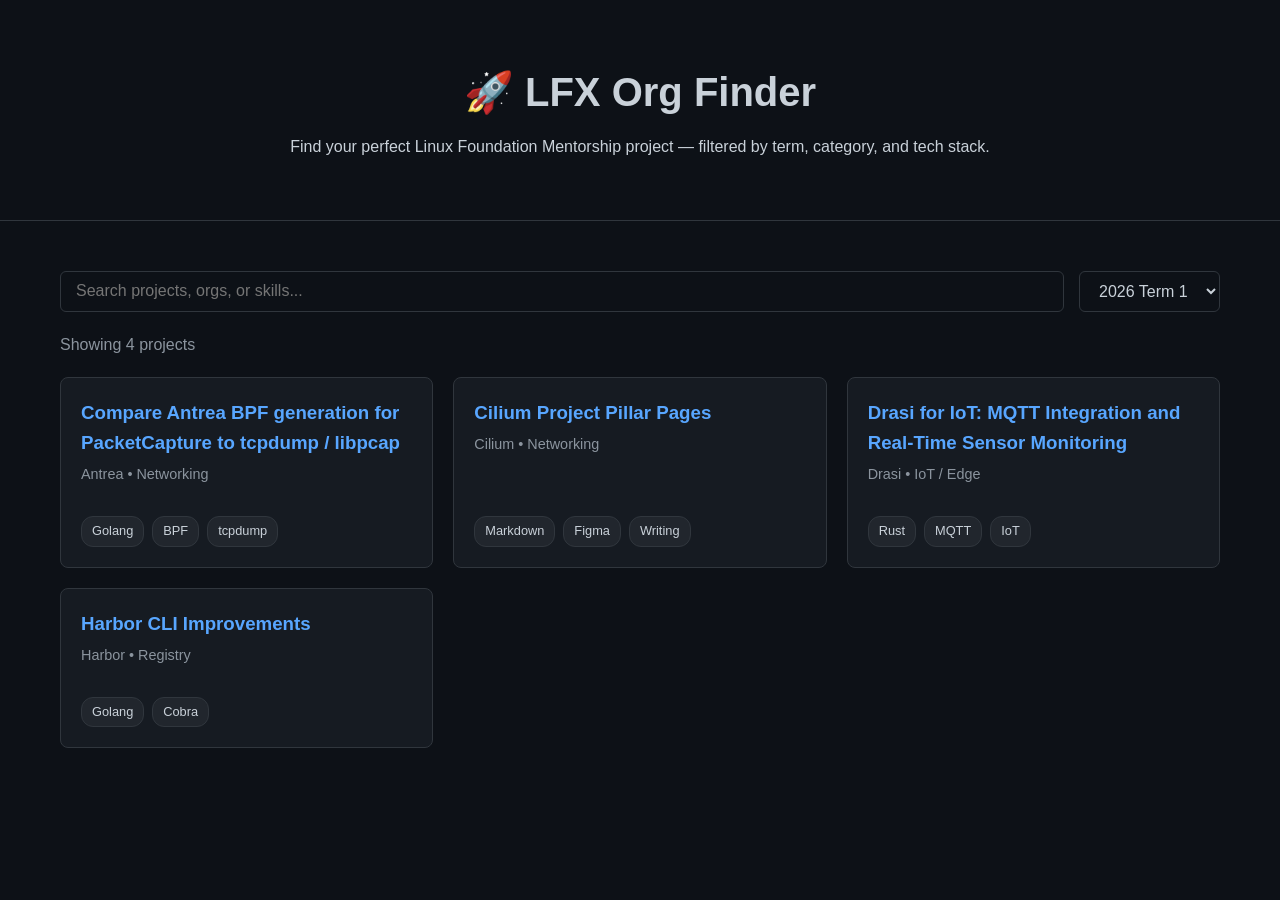
==== index.html @ 495ee368 "feat: Initial MVP for LFX Org Finder" ====
<!DOCTYPE html>
<html lang="en">
<head>
    <meta charset="UTF-8">
    <meta name="viewport" content="width=device-width, initial-scale=1.0">
    <title>LFX Mentorship Finder</title>
    <link rel="stylesheet" href="src/css/style.css">
</head>
<body>
    <header>
        <div class="container">
            <h1>🚀 LFX Org Finder</h1>
            <p>Find your perfect Linux Foundation Mentorship project — filtered by term, category, and tech stack.</p>
        </div>
    </header>

    <main class="container">
        <div class="controls">
            <input type="text" id="search-input" placeholder="Search projects, orgs, or skills...">
            <select id="term-filter">
                <option value="all">All Terms</option>
                <option value="2026-Term-1" selected>2026 Term 1</option>
                <option value="2025-Term-3">2025 Term 3</option>
            </select>
        </div>

        <div id="stats-container" class="stats">
            <!-- Dynamic stats like "Showing X projects" -->
        </div>

        <div id="projects-grid" class="grid">
            <!-- Project cards will be injected here by JS -->
        </div>
    </main>

    <div id="modal" class="modal hidden">
        <div class="modal-content">
            <span class="close-btn">&times;</span>
            <div class="modal-body" id="modal-body"></div>
        </div>
    </div>

    <script src="src/js/data.js"></script>
    <script src="src/js/app.js"></script>
</body>
</html>
---- src/css/style.css ----
:root {
    --bg-color: #0d1117;
    --card-bg: #161b22;
    --text-primary: #c9d1d9;
    --text-secondary: #8b949e;
    --border-color: #30363d;
    --accent-color: #58a6ff;
    --btn-bg: #21262d;
    --btn-hover: #30363d;
}

* {
    box-sizing: border-box;
    margin: 0;
    padding: 0;
}

body {
    font-family: -apple-system, BlinkMacSystemFont, "Segoe UI", Helvetica, Arial, sans-serif;
    background-color: var(--bg-color);
    color: var(--text-primary);
    line-height: 1.6;
}

.container {
    max-width: 1200px;
    margin: 0 auto;
    padding: 20px;
}

header {
    text-align: center;
    padding: 40px 0;
    border-bottom: 1px solid var(--border-color);
    margin-bottom: 30px;
}

header h1 {
    font-size: 2.5rem;
    margin-bottom: 10px;
}

.controls {
    display: flex;
    gap: 15px;
    margin-bottom: 20px;
    flex-wrap: wrap;
}

input[type="text"], select {
    padding: 10px 15px;
    border: 1px solid var(--border-color);
    border-radius: 6px;
    background-color: var(--bg-color);
    color: var(--text-primary);
    font-size: 1rem;
    outline: none;
}

input[type="text"] {
    flex-grow: 1;
}

input[type="text"]:focus, select:focus {
    border-color: var(--accent-color);
}

.stats {
    margin-bottom: 20px;
    color: var(--text-secondary);
}

.grid {
    display: grid;
    grid-template-columns: repeat(auto-fill, minmax(320px, 1fr));
    gap: 20px;
}

.card {
    background-color: var(--card-bg);
    border: 1px solid var(--border-color);
    border-radius: 8px;
    padding: 20px;
    display: flex;
    flex-direction: column;
    transition: border-color 0.2s;
    cursor: pointer;
}

.card:hover {
    border-color: var(--accent-color);
}

.card h3 {
    margin-bottom: 5px;
    color: var(--accent-color);
}

.card .org-name {
    font-size: 0.9rem;
    color: var(--text-secondary);
    margin-bottom: 15px;
}

.tags {
    display: flex;
    flex-wrap: wrap;
    gap: 8px;
    margin-top: auto;
    padding-top: 15px;
}

.tag {
    background-color: var(--btn-bg);
    border: 1px solid var(--border-color);
    padding: 4px 10px;
    border-radius: 12px;
    font-size: 0.8rem;
}

/* Modal styles */
.modal {
    position: fixed;
    top: 0;
    left: 0;
    width: 100%;
    height: 100%;
    background: rgba(0, 0, 0, 0.7);
    display: flex;
    justify-content: center;
    align-items: center;
    z-index: 1000;
}

.modal.hidden {
    display: none;
}

.modal-content {
    background: var(--card-bg);
    border: 1px solid var(--border-color);
    border-radius: 8px;
    width: 90%;
    max-width: 600px;
    max-height: 90vh;
    overflow-y: auto;
    padding: 25px;
    position: relative;
}

.close-btn {
    position: absolute;
    top: 15px;
    right: 20px;
    font-size: 1.5rem;
    cursor: pointer;
    color: var(--text-secondary);
}

.close-btn:hover {
    color: var(--text-primary);
}

.modal-body h2 {
    color: var(--accent-color);
    margin-bottom: 10px;
}

.modal-body .meta {
    color: var(--text-secondary);
    margin-bottom: 20px;
    font-size: 0.9rem;
}

.modal-body a {
    color: var(--accent-color);
    text-decoration: none;
}

.modal-body a:hover {
    text-decoration: underline;
}

.modal-body .actions {
    margin-top: 25px;
    display: flex;
    gap: 15px;
}

.btn {
    display: inline-block;
    padding: 10px 20px;
    background-color: var(--btn-bg);
    border: 1px solid var(--border-color);
    color: var(--text-primary);
    text-decoration: none;
    border-radius: 6px;
    cursor: pointer;
}

.btn.primary {
    background-color: var(--accent-color);
    color: #fff;
    border: none;
}

.btn:hover {
    background-color: var(--btn-hover);
}

.github-stats {
    display: flex;
    gap: 15px;
    margin-top: 15px;
    font-size: 0.85rem;
    color: var(--text-secondary);
}
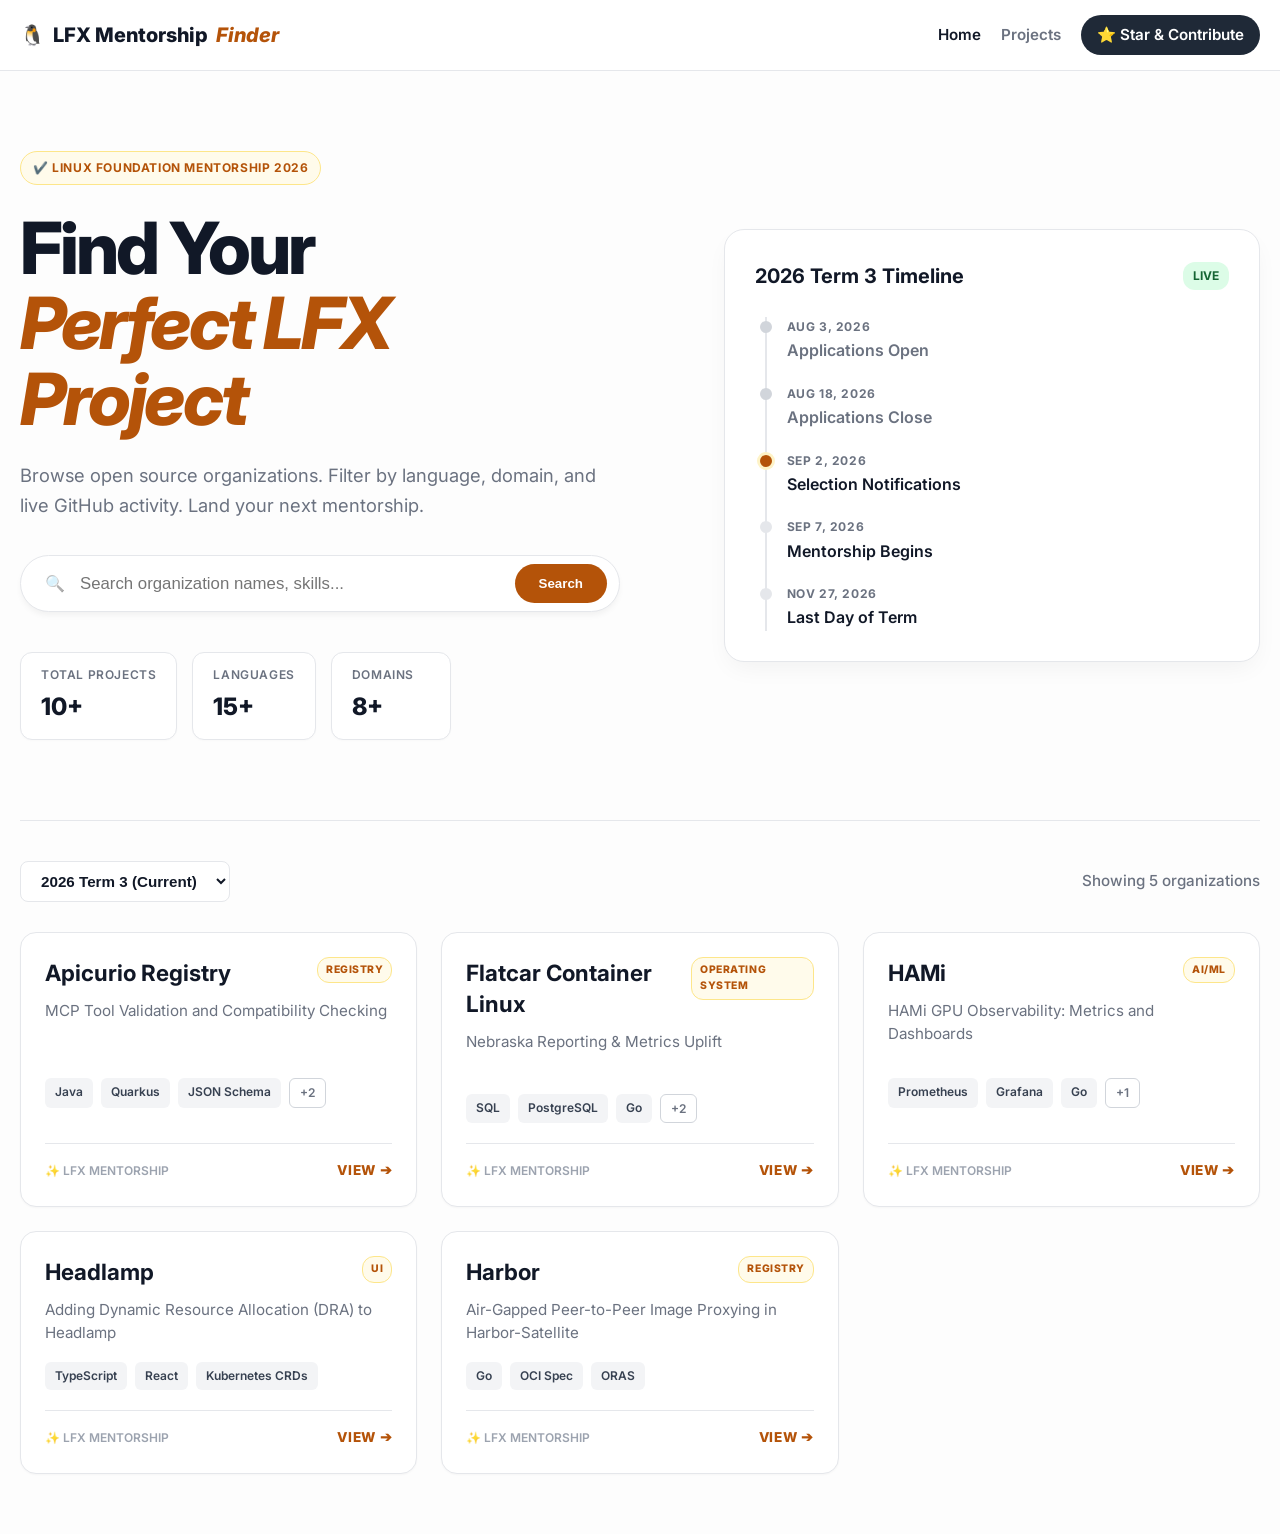
==== commit 28b87992: "initial page is ready" ====
--- a/index.html
+++ b/index.html
@@ -5,33 +5,101 @@
     <meta name="viewport" content="width=device-width, initial-scale=1.0">
     <title>LFX Mentorship Finder</title>
     <link rel="stylesheet" href="src/css/style.css">
+    <link href="https://fonts.googleapis.com/css2?family=Inter:ital,wght@0,400;0,500;0,600;0,700;0,800;1,800&display=swap" rel="stylesheet">
 </head>
 <body>
-    <header>
-        <div class="container">
-            <h1>🚀 LFX Org Finder</h1>
-            <p>Find your perfect Linux Foundation Mentorship project — filtered by term, category, and tech stack.</p>
+    <nav class="navbar">
+        <div class="nav-container">
+            <div class="nav-logo">
+                <span class="logo-icon">🐧</span> 
+                <strong>LFX Mentorship</strong> <em>Finder</em>
+            </div>
+            <div class="nav-links">
+                <a href="#" class="active">Home</a>
+                <a href="#projects-section">Projects</a>
+                <a href="https://github.com/Pranav-IIITM/LFX-org-finder" target="_blank" class="nav-btn">⭐ Star & Contribute</a>
+            </div>
         </div>
-    </header>
+    </nav>
 
-    <main class="container">
-        <div class="controls">
-            <input type="text" id="search-input" placeholder="Search projects, orgs, or skills...">
-            <select id="term-filter">
-                <option value="all">All Terms</option>
-                <option value="2026-Term-1" selected>2026 Term 1</option>
-                <option value="2025-Term-3">2025 Term 3</option>
-            </select>
-        </div>
+    <div class="container">
+        <header class="hero">
+            <div class="hero-content">
+                <div class="badge">✔️ LINUX FOUNDATION MENTORSHIP 2026</div>
+                <h1>Find Your <br><span class="highlight">Perfect LFX Project</span></h1>
+                <p>Browse open source organizations. Filter by language, domain, and live GitHub activity. Land your next mentorship.</p>
+                
+                <div class="search-box">
+                    <span class="search-icon">🔍</span>
+                    <input type="text" id="search-input" placeholder="Search organization names, skills...">
+                    <button class="search-btn">Search</button>
+                </div>
 
-        <div id="stats-container" class="stats">
-            <!-- Dynamic stats like "Showing X projects" -->
-        </div>
+                <div class="hero-stats">
+                    <div class="stat-box">
+                        <span class="stat-title">Total Projects</span>
+                        <span class="stat-value" id="total-projects-count">10+</span>
+                    </div>
+                    <div class="stat-box">
+                        <span class="stat-title">Languages</span>
+                        <span class="stat-value">15+</span>
+                    </div>
+                    <div class="stat-box">
+                        <span class="stat-title">Domains</span>
+                        <span class="stat-value">8+</span>
+                    </div>
+                </div>
+            </div>
 
-        <div id="projects-grid" class="grid">
-            <!-- Project cards will be injected here by JS -->
-        </div>
-    </main>
+            <div class="hero-visual">
+                <div class="timeline-card">
+                    <div class="timeline-header">
+                        <h3>2026 Term 3 Timeline</h3>
+                        <span class="status-badge">LIVE</span>
+                    </div>
+                    <div class="timeline-track">
+                        <div class="timeline-item past">
+                            <div class="date">AUG 3, 2026</div>
+                            <div class="event">Applications Open</div>
+                        </div>
+                        <div class="timeline-item past">
+                            <div class="date">AUG 18, 2026</div>
+                            <div class="event">Applications Close</div>
+                        </div>
+                        <div class="timeline-item active">
+                            <div class="date">SEP 2, 2026</div>
+                            <div class="event">Selection Notifications</div>
+                        </div>
+                        <div class="timeline-item future">
+                            <div class="date">SEP 7, 2026</div>
+                            <div class="event">Mentorship Begins</div>
+                        </div>
+                        <div class="timeline-item future">
+                            <div class="date">NOV 27, 2026</div>
+                            <div class="event">Last Day of Term</div>
+                        </div>
+                    </div>
+                </div>
+            </div>
+        </header>
+
+        <main id="projects-section">
+            <div class="controls">
+                <select id="term-filter">
+                    <option value="all">All Terms</option>
+                    <option value="2026-Term-3" selected>2026 Term 3 (Current)</option>
+                    <option value="2026-Term-1">2026 Term 1 (Past)</option>
+                </select>
+                <div id="stats-container" class="stats">
+                    <!-- Dynamic stats like "Showing X projects" -->
+                </div>
+            </div>
+
+            <div id="projects-grid" class="grid">
+                <!-- Project cards will be injected here by JS -->
+            </div>
+        </main>
+    </div>
 
     <div id="modal" class="modal hidden">
         <div class="modal-content">
--- a/src/css/style.css
+++ b/src/css/style.css
@@ -1,12 +1,15 @@
 :root {
-    --bg-color: #0d1117;
-    --card-bg: #161b22;
-    --text-primary: #c9d1d9;
-    --text-secondary: #8b949e;
-    --border-color: #30363d;
-    --accent-color: #58a6ff;
-    --btn-bg: #21262d;
-    --btn-hover: #30363d;
+    --bg-color: #fdfdfd;
+    --card-bg: #ffffff;
+    --text-primary: #111827; 
+    --text-secondary: #6b7280; 
+    --border-color: #e5e7eb;
+    --accent-color: #d97706; /* warm orange */
+    --accent-dark: #b45309;
+    --btn-bg: #1f2937;
+    --btn-hover: #111827;
+    --tag-bg: #f3f4f6;
+    --tag-text: #374151;
 }
 
 * {
@@ -16,90 +19,363 @@
 }
 
 body {
-    font-family: -apple-system, BlinkMacSystemFont, "Segoe UI", Helvetica, Arial, sans-serif;
+    font-family: 'Inter', -apple-system, BlinkMacSystemFont, "Segoe UI", Roboto, Helvetica, Arial, sans-serif;
     background-color: var(--bg-color);
     color: var(--text-primary);
     line-height: 1.6;
+    -webkit-font-smoothing: antialiased;
 }
 
 .container {
-    max-width: 1200px;
+    max-width: 1280px;
     margin: 0 auto;
-    padding: 20px;
-}
-
-header {
-    text-align: center;
-    padding: 40px 0;
+    padding: 0 20px;
+}
+
+/* Navbar */
+.navbar {
+    background: var(--card-bg);
     border-bottom: 1px solid var(--border-color);
+    position: sticky;
+    top: 0;
+    z-index: 100;
+}
+
+.nav-container {
+    max-width: 1280px;
+    margin: 0 auto;
+    padding: 15px 20px;
+    display: flex;
+    justify-content: space-between;
+    align-items: center;
+}
+
+.nav-logo {
+    font-size: 1.25rem;
+    display: flex;
+    align-items: center;
+    gap: 8px;
+}
+
+.nav-logo strong {
+    font-weight: 800;
+}
+
+.nav-logo em {
+    font-style: italic;
+    color: var(--accent-dark);
+    font-weight: 800;
+}
+
+.nav-links {
+    display: flex;
+    gap: 20px;
+    align-items: center;
+}
+
+.nav-links a {
+    text-decoration: none;
+    color: var(--text-secondary);
+    font-weight: 600;
+    font-size: 0.95rem;
+    transition: color 0.2s;
+}
+
+.nav-links a:hover, .nav-links a.active {
+    color: var(--text-primary);
+}
+
+.nav-links .nav-btn {
+    background: var(--btn-bg);
+    color: #fff;
+    padding: 8px 16px;
+    border-radius: 20px;
+    font-weight: 600;
+}
+.nav-links .nav-btn:hover {
+    background: var(--btn-hover);
+    color: #fff;
+}
+
+/* Hero Section */
+.hero {
+    display: grid;
+    grid-template-columns: 1.2fr 1fr;
+    gap: 60px;
+    padding: 80px 0;
+    align-items: center;
+}
+
+@media (max-width: 900px) {
+    .hero {
+        grid-template-columns: 1fr;
+        padding: 40px 0;
+    }
+}
+
+.hero-content {
+    max-width: 600px;
+}
+
+.badge {
+    display: inline-block;
+    background: #fffbeb;
+    color: #b45309;
+    border: 1px solid #fde68a;
+    padding: 6px 12px;
+    border-radius: 20px;
+    font-size: 0.75rem;
+    font-weight: 700;
+    letter-spacing: 0.05em;
+    margin-bottom: 25px;
+}
+
+.hero-content h1 {
+    font-size: 4.5rem;
+    font-weight: 800;
+    line-height: 1.05;
+    letter-spacing: -0.04em;
+    margin-bottom: 25px;
+}
+
+.hero-content h1 .highlight {
+    color: var(--accent-dark);
+    font-style: italic;
+}
+
+.hero-content p {
+    font-size: 1.15rem;
+    color: var(--text-secondary);
+    margin-bottom: 35px;
+}
+
+/* Search Box */
+.search-box {
+    display: flex;
+    align-items: center;
+    background: var(--card-bg);
+    border: 1px solid var(--border-color);
+    border-radius: 50px;
+    padding: 8px 12px 8px 24px;
+    box-shadow: 0 4px 6px -1px rgba(0,0,0,0.05);
+    margin-bottom: 40px;
+    transition: box-shadow 0.2s, border-color 0.2s;
+}
+
+.search-box:focus-within {
+    border-color: var(--accent-color);
+    box-shadow: 0 0 0 3px rgba(217, 119, 6, 0.15);
+}
+
+.search-icon {
+    opacity: 0.5;
+}
+
+.search-box input {
+    border: none;
+    background: transparent;
+    flex-grow: 1;
+    font-size: 1.05rem;
+    outline: none;
+    color: var(--text-primary);
+    padding: 8px 15px;
+}
+
+.search-btn {
+    background: var(--accent-dark);
+    color: #fff;
+    border: none;
+    padding: 12px 24px;
+    border-radius: 30px;
+    font-weight: 600;
+    cursor: pointer;
+    transition: background 0.2s;
+}
+
+.search-btn:hover {
+    background: #92400e;
+}
+
+/* Hero Stats */
+.hero-stats {
+    display: flex;
+    gap: 15px;
+}
+
+.stat-box {
+    background: var(--card-bg);
+    border: 1px solid var(--border-color);
+    padding: 12px 20px;
+    border-radius: 12px;
+    display: flex;
+    flex-direction: column;
+    box-shadow: 0 1px 2px rgba(0,0,0,0.02);
+    min-width: 120px;
+}
+
+.stat-title {
+    font-size: 0.75rem;
+    color: var(--text-secondary);
+    text-transform: uppercase;
+    letter-spacing: 0.05em;
+    font-weight: 600;
+    margin-bottom: 4px;
+}
+
+.stat-value {
+    font-size: 1.5rem;
+    font-weight: 800;
+    color: var(--text-primary);
+}
+
+/* Timeline Card */
+.timeline-card {
+    background: var(--card-bg);
+    border: 1px solid var(--border-color);
+    border-radius: 20px;
+    padding: 30px;
+    box-shadow: 0 10px 25px -5px rgba(0,0,0,0.05);
+}
+
+.timeline-header {
+    display: flex;
+    justify-content: space-between;
+    align-items: center;
+    margin-bottom: 25px;
+}
+
+.timeline-header h3 {
+    font-size: 1.25rem;
+    font-weight: 700;
+}
+
+.status-badge {
+    background: #dcfce7;
+    color: #166534;
+    padding: 4px 10px;
+    border-radius: 12px;
+    font-size: 0.75rem;
+    font-weight: 700;
+}
+
+.timeline-track {
+    border-left: 2px solid var(--border-color);
+    padding-left: 20px;
+    margin-left: 10px;
+    display: flex;
+    flex-direction: column;
+    gap: 20px;
+}
+
+.timeline-item {
+    position: relative;
+}
+
+.timeline-item::before {
+    content: '';
+    position: absolute;
+    left: -27px;
+    top: 4px;
+    width: 12px;
+    height: 12px;
+    border-radius: 50%;
+    background: var(--border-color);
+}
+
+.timeline-item.past::before {
+    background: #d1d5db;
+}
+
+.timeline-item.active::before {
+    background: var(--accent-dark);
+    box-shadow: 0 0 0 3px #fef3c7;
+}
+
+.timeline-item .date {
+    font-size: 0.75rem;
+    font-weight: 700;
+    color: var(--text-secondary);
+    letter-spacing: 0.05em;
+    margin-bottom: 2px;
+}
+
+.timeline-item .event {
+    font-weight: 600;
+    color: var(--text-primary);
+}
+.timeline-item.past .event {
+    color: var(--text-secondary);
+}
+
+/* Controls Below Hero */
+.controls {
+    display: flex;
+    justify-content: space-between;
+    align-items: center;
+    border-top: 1px solid var(--border-color);
+    padding-top: 40px;
     margin-bottom: 30px;
 }
 
-header h1 {
-    font-size: 2.5rem;
-    margin-bottom: 10px;
-}
-
-.controls {
-    display: flex;
-    gap: 15px;
-    margin-bottom: 20px;
-    flex-wrap: wrap;
-}
-
-input[type="text"], select {
-    padding: 10px 15px;
-    border: 1px solid var(--border-color);
-    border-radius: 6px;
-    background-color: var(--bg-color);
-    color: var(--text-primary);
-    font-size: 1rem;
+select {
+    padding: 10px 16px;
+    border: 1px solid var(--border-color);
+    border-radius: 8px;
+    background-color: var(--card-bg);
+    color: var(--text-primary);
+    font-size: 0.95rem;
+    font-weight: 600;
     outline: none;
-}
-
-input[type="text"] {
-    flex-grow: 1;
-}
-
-input[type="text"]:focus, select:focus {
-    border-color: var(--accent-color);
+    cursor: pointer;
 }
 
 .stats {
-    margin-bottom: 20px;
-    color: var(--text-secondary);
-}
-
+    color: var(--text-secondary);
+    font-weight: 500;
+    font-size: 0.95rem;
+}
+
+/* Grid & Cards (Re-used and refined) */
 .grid {
     display: grid;
     grid-template-columns: repeat(auto-fill, minmax(320px, 1fr));
-    gap: 20px;
+    gap: 24px;
+    padding-bottom: 60px;
 }
 
 .card {
     background-color: var(--card-bg);
     border: 1px solid var(--border-color);
-    border-radius: 8px;
-    padding: 20px;
+    border-radius: 16px;
+    padding: 24px;
     display: flex;
     flex-direction: column;
-    transition: border-color 0.2s;
+    transition: transform 0.2s, box-shadow 0.2s;
     cursor: pointer;
+    box-shadow: 0 1px 2px rgba(0,0,0,0.03);
 }
 
 .card:hover {
-    border-color: var(--accent-color);
+    transform: translateY(-4px);
+    box-shadow: 0 12px 20px -8px rgba(0, 0, 0, 0.1);
+    border-color: #d1d5db;
 }
 
 .card h3 {
-    margin-bottom: 5px;
-    color: var(--accent-color);
+    margin-bottom: 6px;
+    color: var(--text-primary);
+    font-size: 1.15rem;
+    font-weight: 700;
+    line-height: 1.4;
 }
 
 .card .org-name {
-    font-size: 0.9rem;
-    color: var(--text-secondary);
+    font-size: 0.85rem;
+    font-weight: 700;
+    color: var(--accent-dark);
     margin-bottom: 15px;
+    text-transform: uppercase;
+    letter-spacing: 0.05em;
 }
 
 .tags {
@@ -107,111 +383,134 @@
     flex-wrap: wrap;
     gap: 8px;
     margin-top: auto;
-    padding-top: 15px;
+    padding-top: 20px;
 }
 
 .tag {
-    background-color: var(--btn-bg);
-    border: 1px solid var(--border-color);
+    background-color: var(--tag-bg);
+    color: var(--tag-text);
     padding: 4px 10px;
-    border-radius: 12px;
-    font-size: 0.8rem;
-}
-
-/* Modal styles */
+    border-radius: 6px;
+    font-size: 0.75rem;
+    font-weight: 600;
+}
+
+/* Modal styles - keeping similar but matching the new font */
 .modal {
     position: fixed;
     top: 0;
     left: 0;
     width: 100%;
     height: 100%;
-    background: rgba(0, 0, 0, 0.7);
+    background: rgba(17, 24, 39, 0.4); 
+    backdrop-filter: blur(4px);
     display: flex;
     justify-content: center;
     align-items: center;
     z-index: 1000;
+    opacity: 1;
+    transition: opacity 0.2s;
 }
 
 .modal.hidden {
-    display: none;
+    opacity: 0;
+    pointer-events: none;
 }
 
 .modal-content {
     background: var(--card-bg);
     border: 1px solid var(--border-color);
-    border-radius: 8px;
+    border-radius: 16px;
     width: 90%;
-    max-width: 600px;
+    max-width: 650px;
     max-height: 90vh;
     overflow-y: auto;
-    padding: 25px;
+    padding: 32px;
     position: relative;
+    box-shadow: 0 25px 50px -12px rgba(0, 0, 0, 0.25);
 }
 
 .close-btn {
     position: absolute;
-    top: 15px;
-    right: 20px;
+    top: 20px;
+    right: 24px;
+    font-size: 2rem;
+    line-height: 1;
+    cursor: pointer;
+    color: #9ca3af;
+}
+
+.close-btn:hover {
+    color: var(--text-primary);
+}
+
+.modal-body h2 {
+    color: var(--text-primary);
+    margin-bottom: 8px;
     font-size: 1.5rem;
+    padding-right: 30px;
+    line-height: 1.3;
+}
+
+.modal-body .meta {
+    color: var(--text-secondary);
+    margin-bottom: 24px;
+    font-size: 0.95rem;
+}
+
+.modal-body .meta strong {
+    color: var(--text-primary);
+}
+
+.modal-body p {
+    font-size: 1rem;
+    line-height: 1.7;
+    color: var(--text-primary);
+    background: #f9fafb;
+    padding: 16px;
+    border-radius: 8px;
+    border: 1px solid var(--border-color);
+}
+
+.modal-body .actions {
+    margin-top: 32px;
+    display: flex;
+    gap: 12px;
+    flex-wrap: wrap;
+}
+
+.btn {
+    display: inline-flex;
+    padding: 10px 20px;
+    background-color: var(--tag-bg);
+    border: none;
+    color: var(--tag-text);
+    text-decoration: none;
+    border-radius: 8px;
+    font-weight: 600;
+    font-size: 0.95rem;
     cursor: pointer;
-    color: var(--text-secondary);
-}
-
-.close-btn:hover {
-    color: var(--text-primary);
-}
-
-.modal-body h2 {
-    color: var(--accent-color);
-    margin-bottom: 10px;
-}
-
-.modal-body .meta {
-    color: var(--text-secondary);
-    margin-bottom: 20px;
-    font-size: 0.9rem;
-}
-
-.modal-body a {
-    color: var(--accent-color);
-    text-decoration: none;
-}
-
-.modal-body a:hover {
-    text-decoration: underline;
-}
-
-.modal-body .actions {
-    margin-top: 25px;
-    display: flex;
-    gap: 15px;
-}
-
-.btn {
-    display: inline-block;
-    padding: 10px 20px;
-    background-color: var(--btn-bg);
-    border: 1px solid var(--border-color);
-    color: var(--text-primary);
-    text-decoration: none;
-    border-radius: 6px;
-    cursor: pointer;
+    transition: background 0.15s;
 }
 
 .btn.primary {
-    background-color: var(--accent-color);
-    color: #fff;
-    border: none;
-}
-
-.btn:hover {
-    background-color: var(--btn-hover);
+    background-color: var(--accent-dark);
+    color: #ffffff;
+}
+
+.btn.primary:hover {
+    background-color: #92400e;
+}
+
+.btn:hover:not(.primary) {
+    background-color: #e5e7eb;
 }
 
 .github-stats {
     display: flex;
-    gap: 15px;
-    margin-top: 15px;
-    font-size: 0.85rem;
-    color: var(--text-secondary);
-}
+    gap: 20px;
+    margin-top: 24px;
+    font-size: 0.95rem;
+    color: var(--text-secondary);
+    font-weight: 600;
+}
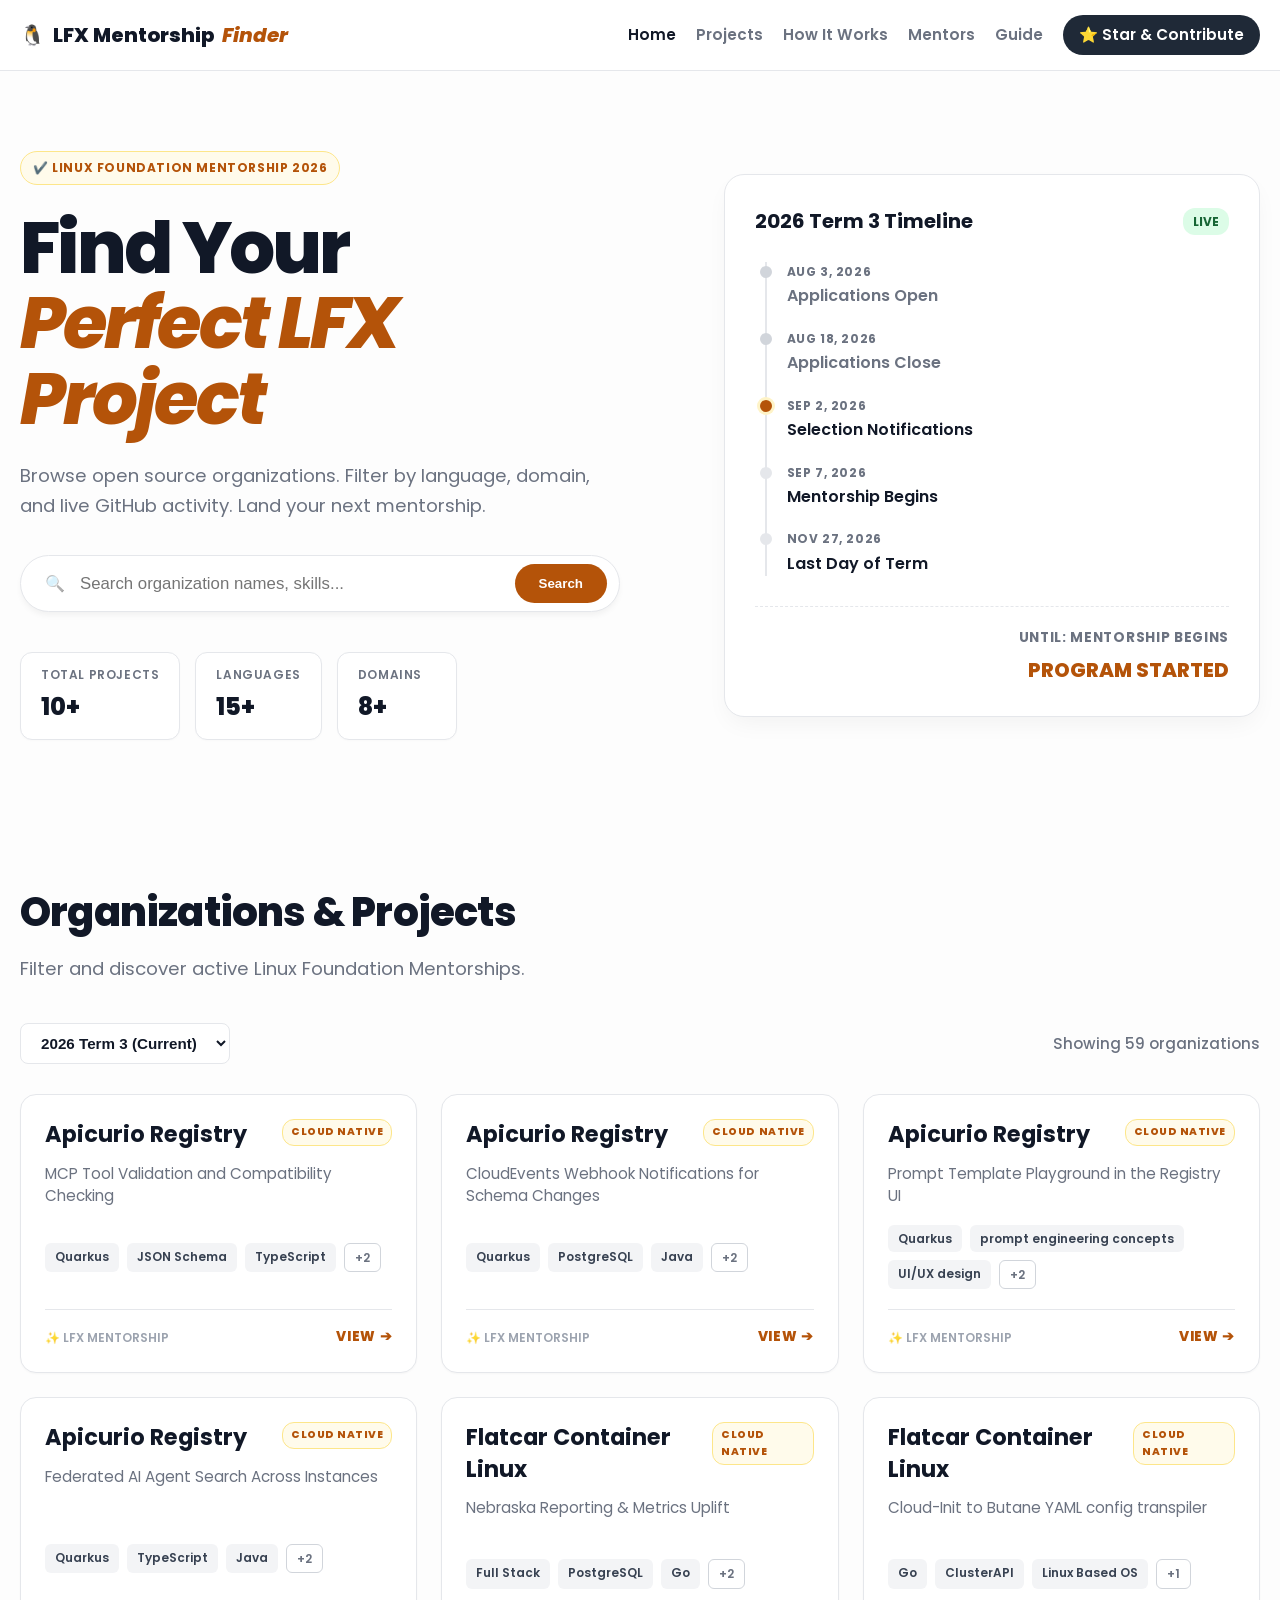
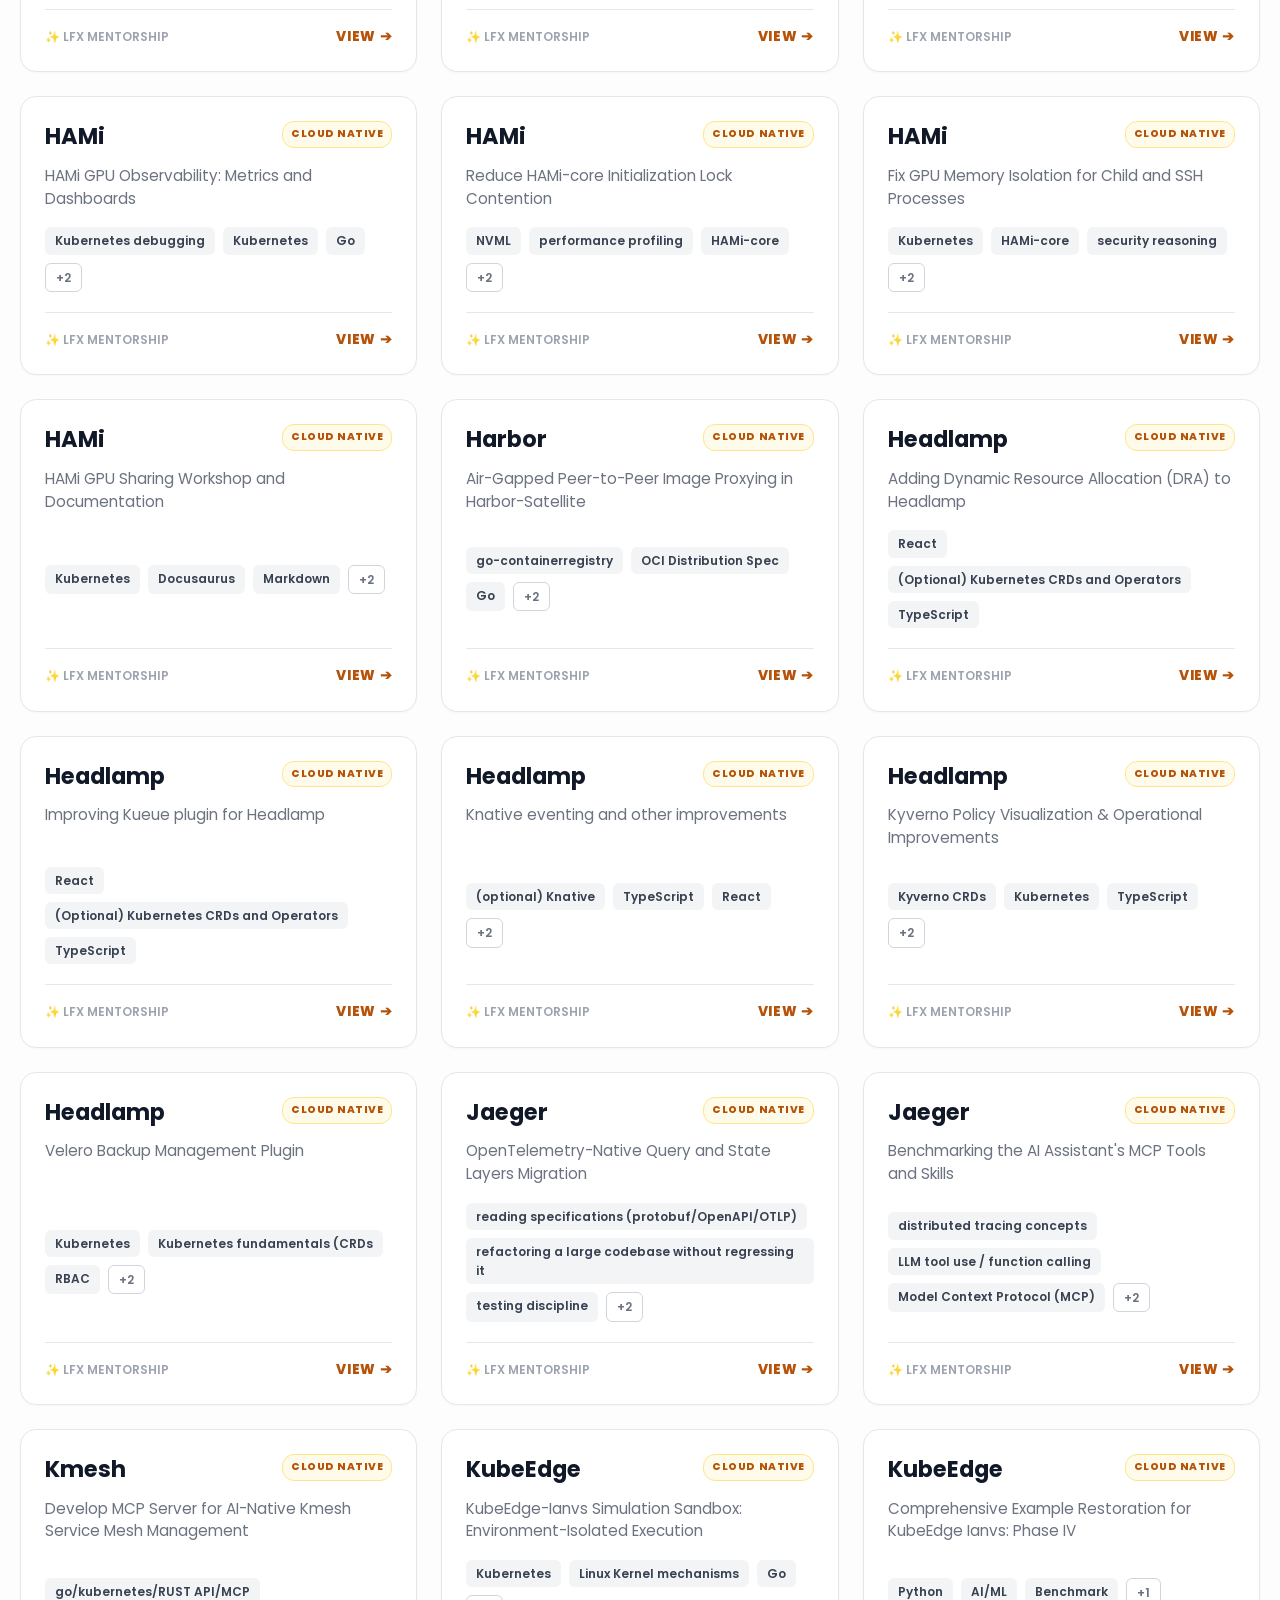
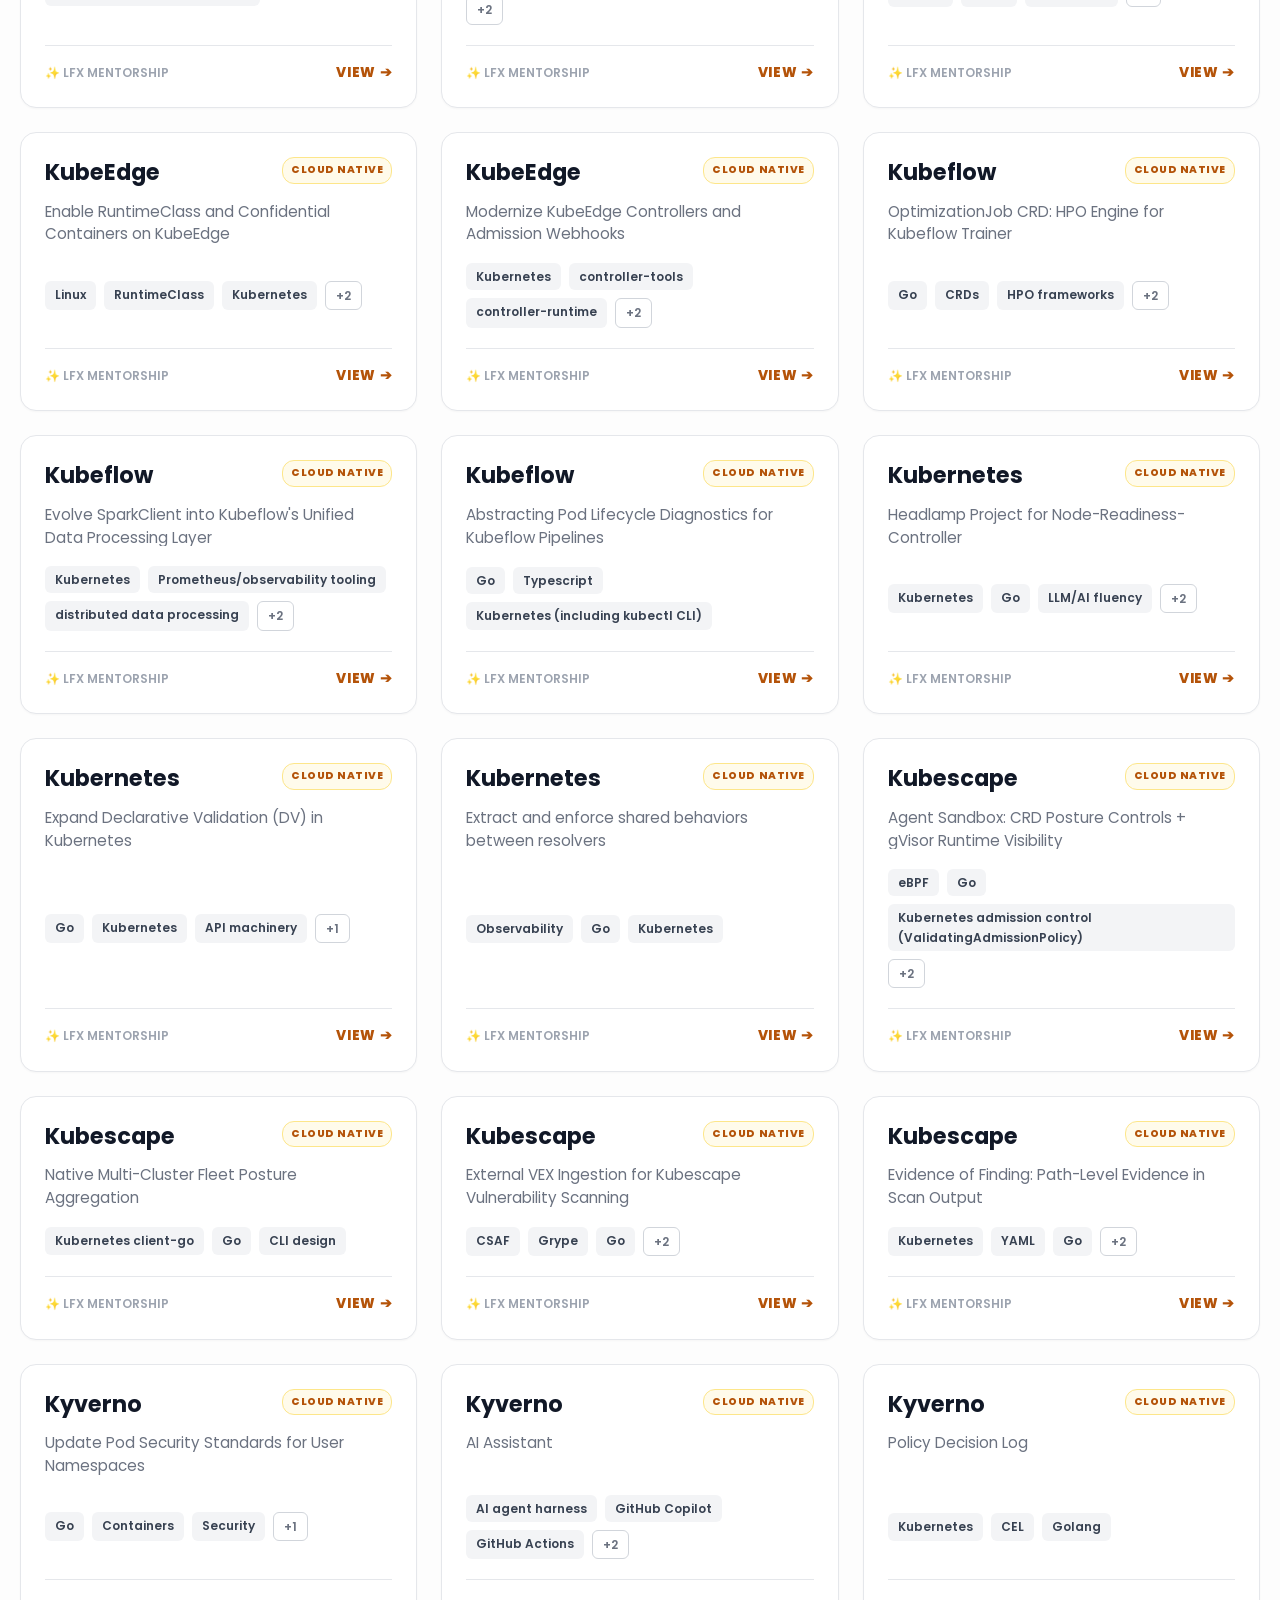
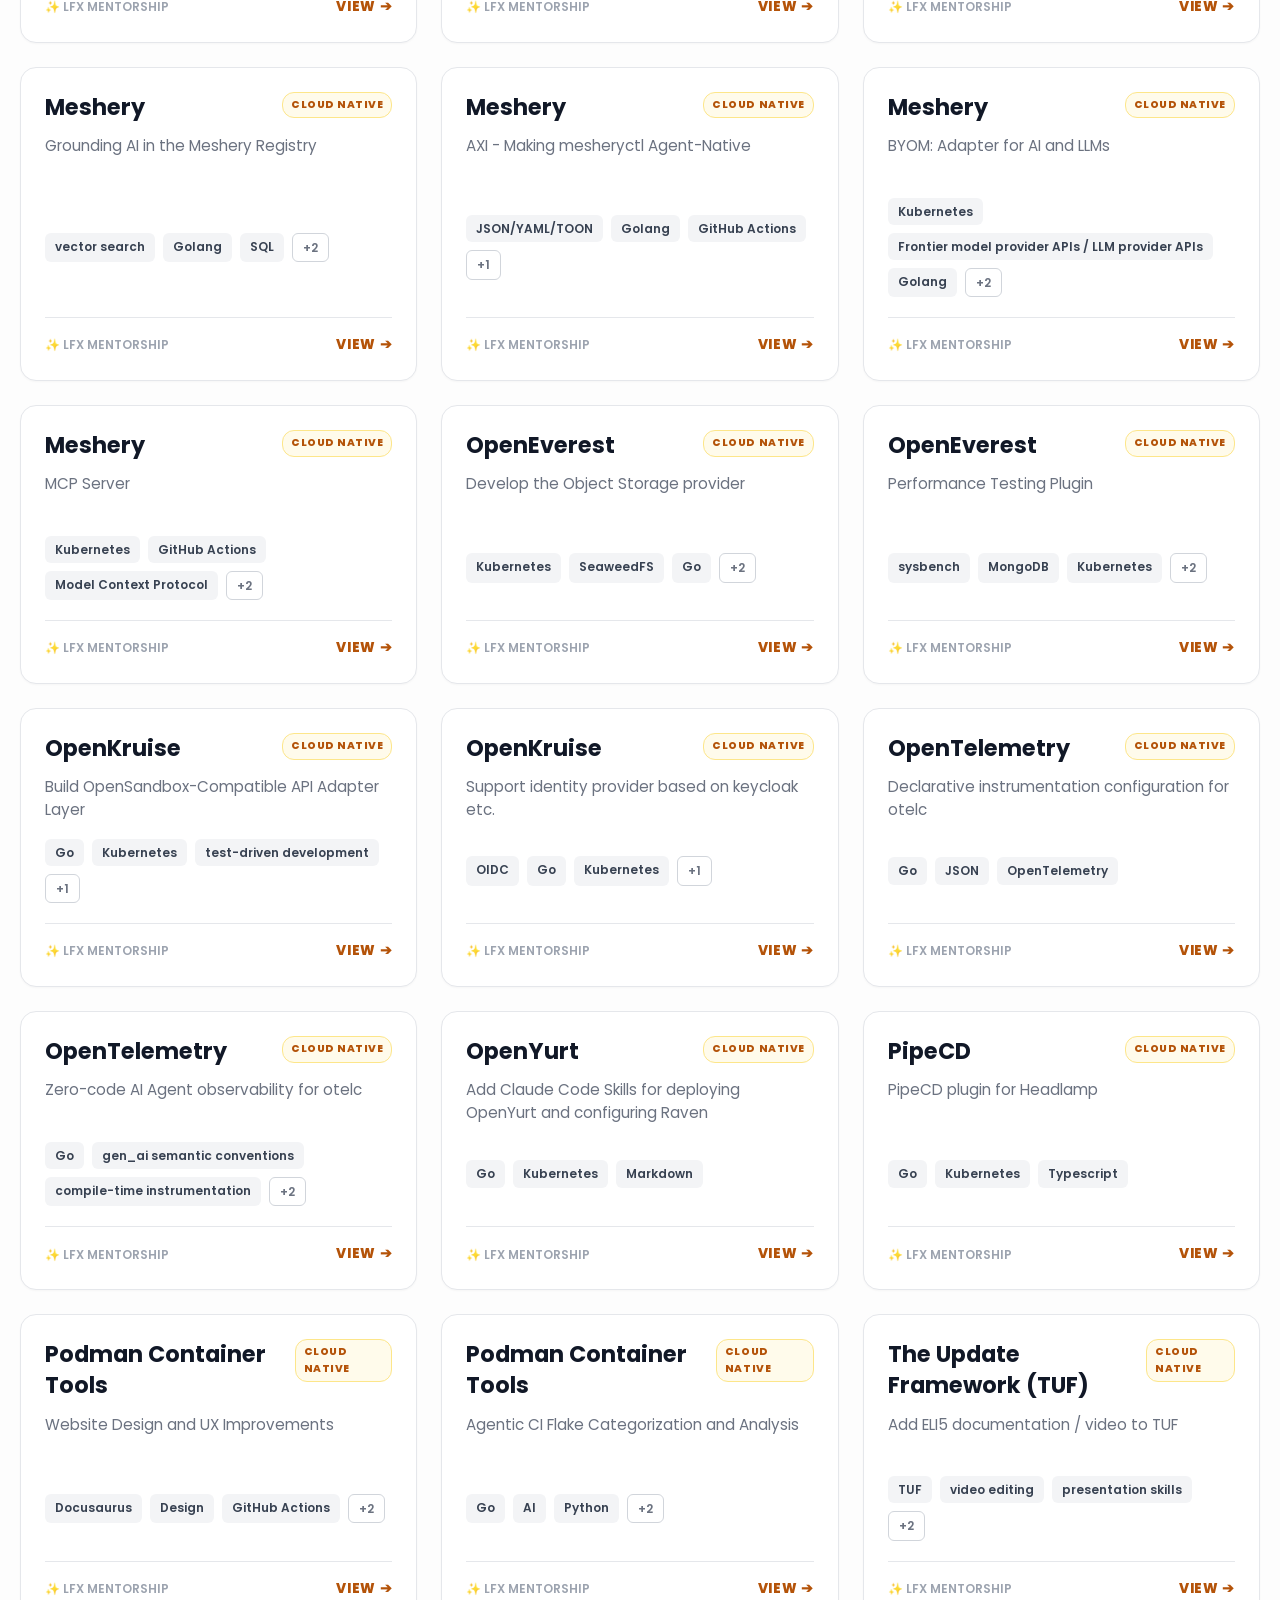
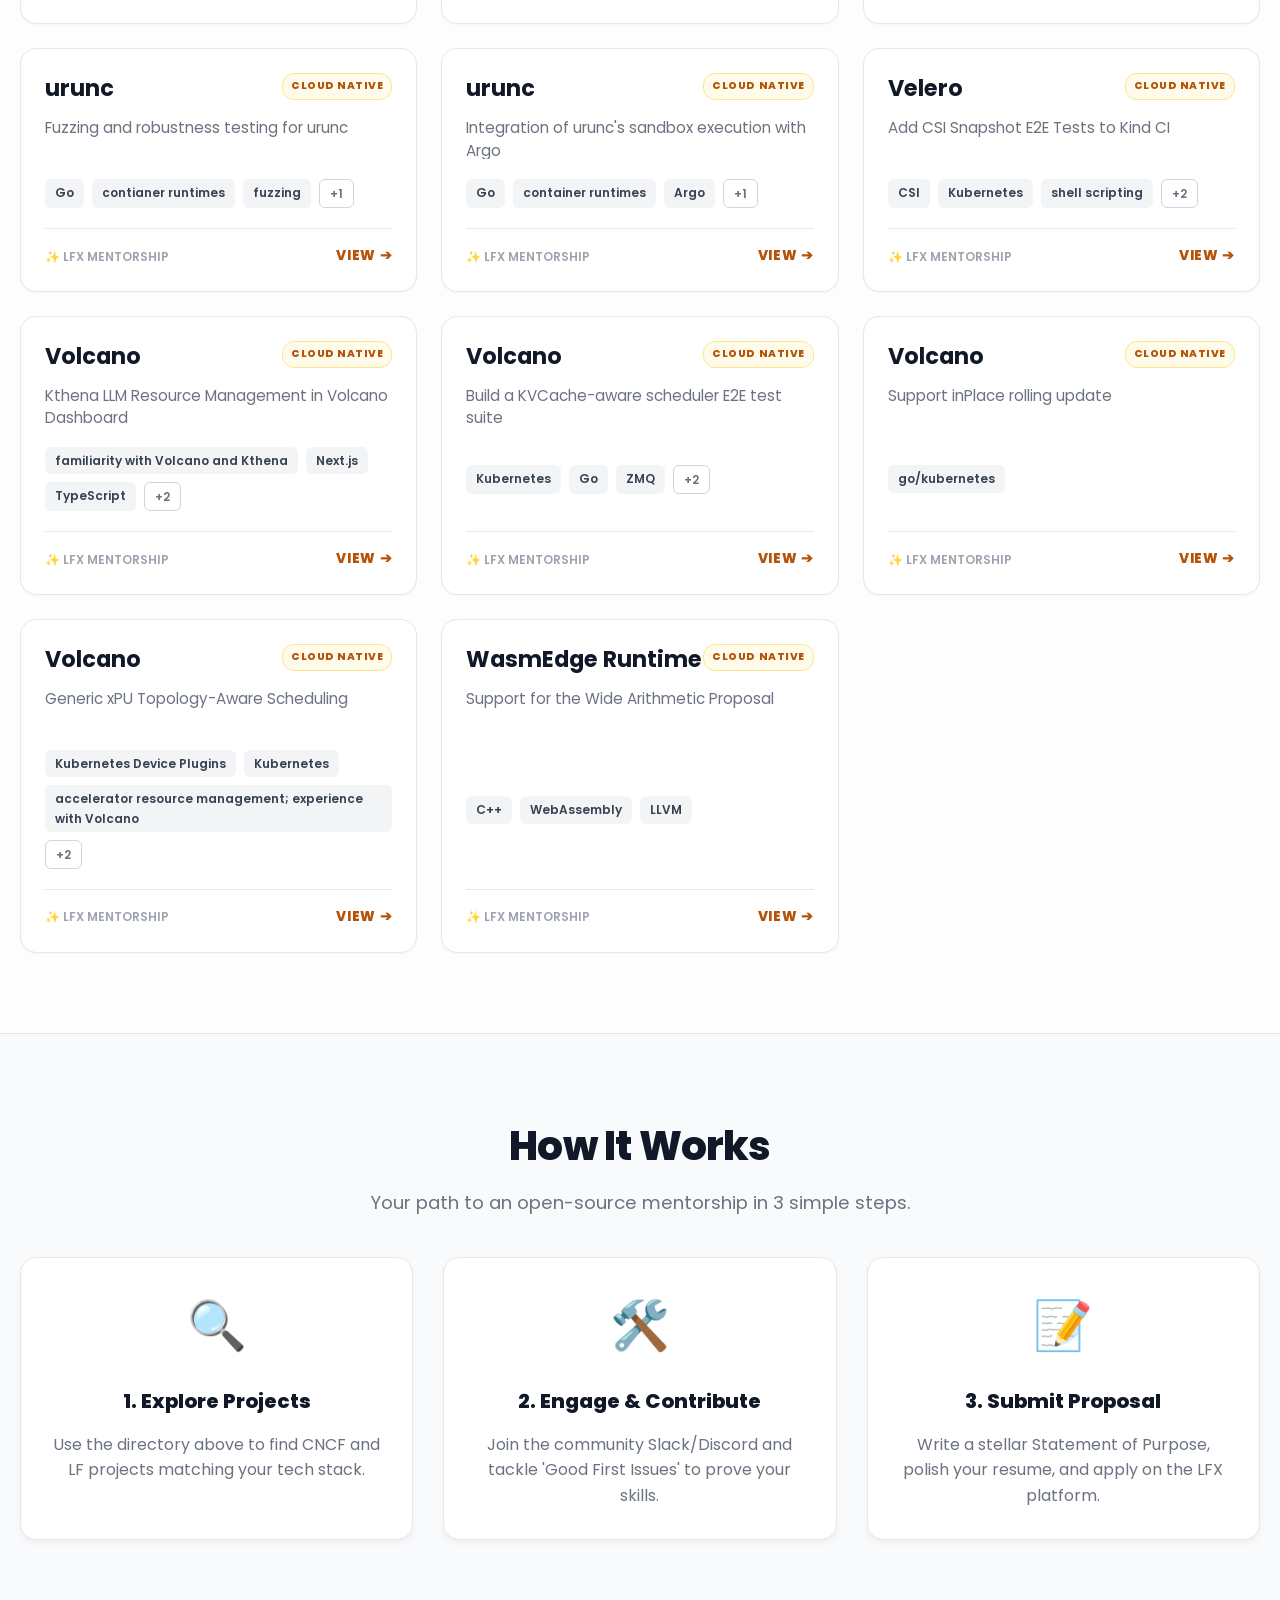
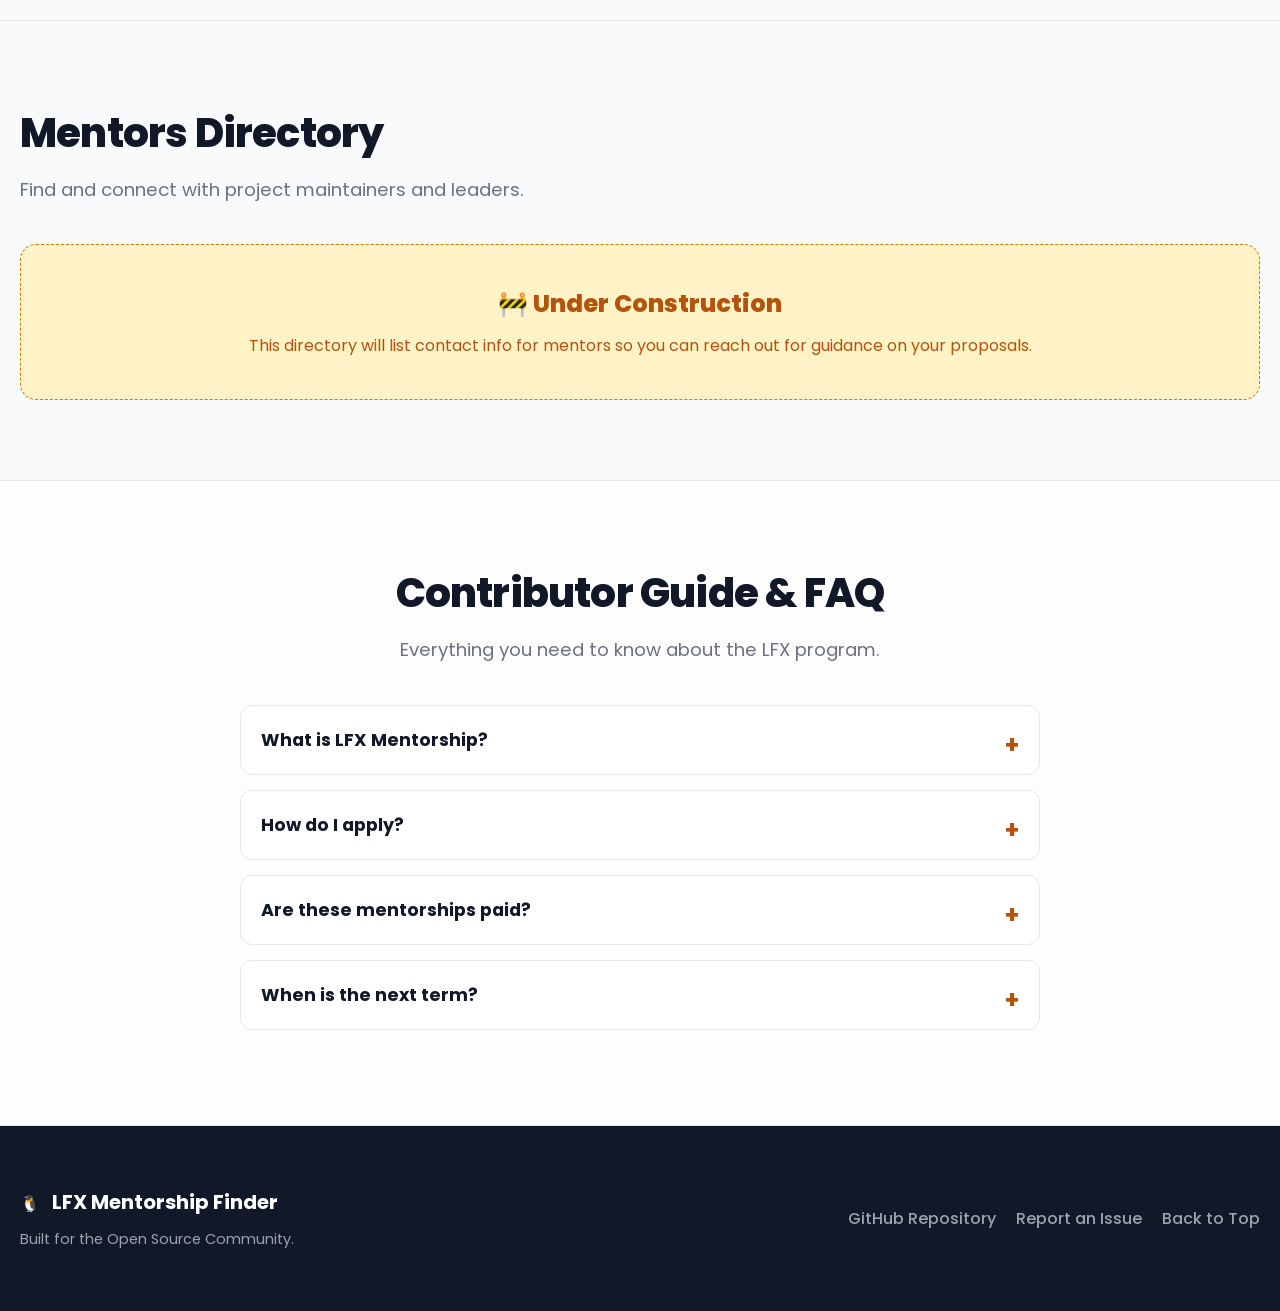
==== commit c983fb54: "adding orgs" ====
--- a/index.html
+++ b/index.html
@@ -5,7 +5,7 @@
     <meta name="viewport" content="width=device-width, initial-scale=1.0">
     <title>LFX Mentorship Finder</title>
     <link rel="stylesheet" href="src/css/style.css">
-    <link href="https://fonts.googleapis.com/css2?family=Inter:ital,wght@0,400;0,500;0,600;0,700;0,800;1,800&display=swap" rel="stylesheet">
+    <link href="https://fonts.googleapis.com/css2?family=Poppins:wght@400;500;600;700;800;900&display=swap" rel="stylesheet">
 </head>
 <body>
     <nav class="navbar">
@@ -17,12 +17,16 @@
             <div class="nav-links">
                 <a href="#" class="active">Home</a>
                 <a href="#projects-section">Projects</a>
+                <a href="#how-it-works">How It Works</a>
+                <a href="#mentors">Mentors</a>
+                <a href="#guide">Guide</a>
                 <a href="https://github.com/Pranav-IIITM/LFX-org-finder" target="_blank" class="nav-btn">⭐ Star & Contribute</a>
             </div>
         </div>
     </nav>
 
     <div class="container">
+        <!-- Hero Section -->
         <header class="hero">
             <div class="hero-content">
                 <div class="badge">✔️ LINUX FOUNDATION MENTORSHIP 2026</div>
@@ -79,28 +83,141 @@
                             <div class="event">Last Day of Term</div>
                         </div>
                     </div>
+                    <div class="countdown" id="timeline-countdown">
+                        <p>Until: Mentorship Begins</p>
+                        <h4 id="countdown-timer">-- days -- hrs -- mins</h4>
+                    </div>
                 </div>
             </div>
         </header>
-
-        <main id="projects-section">
-            <div class="controls">
-                <select id="term-filter">
-                    <option value="all">All Terms</option>
-                    <option value="2026-Term-3" selected>2026 Term 3 (Current)</option>
-                    <option value="2026-Term-1">2026 Term 1 (Past)</option>
-                </select>
-                <div id="stats-container" class="stats">
-                    <!-- Dynamic stats like "Showing X projects" -->
-                </div>
-            </div>
-
-            <div id="projects-grid" class="grid">
-                <!-- Project cards will be injected here by JS -->
-            </div>
-        </main>
-    </div>
-
+    </div> <!-- End Container for Hero -->
+
+    <!-- Single Page Scrolling Main Content -->
+    <main>
+        
+        <!-- Organizations Section -->
+        <section id="projects-section" class="page-section">
+            <div class="container">
+                <div class="section-header">
+                    <h2>Organizations & Projects</h2>
+                    <p>Filter and discover active Linux Foundation Mentorships.</p>
+                </div>
+                <div class="controls">
+                    <select id="term-filter">
+                        <option value="all">All Terms</option>
+                        <option value="2026-Term-3" selected>2026 Term 3 (Current)</option>
+                        <option value="2026-Term-2">2026 Term 2</option>
+                        <option value="2026-Term-1">2026 Term 1</option>
+                        <option value="2025-Term-3">2025 Term 3</option>
+                        <option value="2025-Term-2">2025 Term 2</option>
+                        <option value="2025-Term-1">2025 Term 1</option>
+                    </select>
+                    <div id="stats-container" class="stats">
+                        <!-- Dynamic stats like "Showing X projects" -->
+                    </div>
+                </div>
+
+                <div id="projects-grid" class="grid">
+                    <!-- Project cards will be injected here by JS -->
+                </div>
+            </div>
+        </section>
+
+        <!-- How It Works Section -->
+        <section id="how-it-works" class="page-section bg-light">
+            <div class="container">
+                <div class="section-header center">
+                    <h2>How It Works</h2>
+                    <p>Your path to an open-source mentorship in 3 simple steps.</p>
+                </div>
+                <div class="steps-grid">
+                    <div class="step-card">
+                        <div class="step-icon">🔍</div>
+                        <h3>1. Explore Projects</h3>
+                        <p>Use the directory above to find CNCF and LF projects matching your tech stack.</p>
+                    </div>
+                    <div class="step-card">
+                        <div class="step-icon">🛠️</div>
+                        <h3>2. Engage & Contribute</h3>
+                        <p>Join the community Slack/Discord and tackle 'Good First Issues' to prove your skills.</p>
+                    </div>
+                    <div class="step-card">
+                        <div class="step-icon">📝</div>
+                        <h3>3. Submit Proposal</h3>
+                        <p>Write a stellar Statement of Purpose, polish your resume, and apply on the LFX platform.</p>
+                    </div>
+                </div>
+            </div>
+        </section>
+
+        <!-- Mentors Directory Section -->
+        <section id="mentors" class="page-section bg-light">
+            <div class="container">
+                <div class="section-header">
+                    <h2>Mentors Directory</h2>
+                    <p>Find and connect with project maintainers and leaders.</p>
+                </div>
+                <div class="placeholder-box">
+                    <h3>🚧 Under Construction</h3>
+                    <p>This directory will list contact info for mentors so you can reach out for guidance on your proposals.</p>
+                </div>
+            </div>
+        </section>
+
+        <!-- Contributor Guide Section -->
+        <section id="guide" class="page-section">
+            <div class="container">
+                <div class="section-header center">
+                    <h2>Contributor Guide & FAQ</h2>
+                    <p>Everything you need to know about the LFX program.</p>
+                </div>
+                <div class="faq-container">
+                    <details class="faq-item">
+                        <summary>What is LFX Mentorship?</summary>
+                        <div class="faq-content">
+                            It's a platform by the Linux Foundation that connects open-source beginners with maintainers of CNCF and LF projects for paid, 3-month full-time internships.
+                        </div>
+                    </details>
+                    <details class="faq-item">
+                        <summary>How do I apply?</summary>
+                        <div class="faq-content">
+                            You apply directly on the <a href="https://mentorship.lfx.linuxfoundation.org/" target="_blank">LFX Mentorship platform</a>. You'll need to submit a Statement of Purpose (Cover Letter) and a resume.
+                        </div>
+                    </details>
+                    <details class="faq-item">
+                        <summary>Are these mentorships paid?</summary>
+                        <div class="faq-content">
+                            Yes! LFX provides stipends for mentees who successfully complete their project milestones. The stipend amount depends on your country of residence.
+                        </div>
+                    </details>
+                    <details class="faq-item">
+                        <summary>When is the next term?</summary>
+                        <div class="faq-content">
+                            Check the Timeline card at the top of the page for the most current dates. The year is typically divided into Term 1 (Spring), Term 2 (Summer), and Term 3 (Fall).
+                        </div>
+                    </details>
+                </div>
+            </div>
+        </section>
+
+    </main>
+
+    <footer class="footer">
+        <div class="container footer-content">
+            <div class="footer-brand">
+                <span class="logo-icon">🐧</span> 
+                <strong>LFX Mentorship Finder</strong>
+                <p>Built for the Open Source Community.</p>
+            </div>
+            <div class="footer-links">
+                <a href="https://github.com/Pranav-IIITM/LFX-org-finder" target="_blank">GitHub Repository</a>
+                <a href="https://github.com/Pranav-IIITM/LFX-org-finder/issues" target="_blank">Report an Issue</a>
+                <a href="#">Back to Top</a>
+            </div>
+        </div>
+    </footer>
+
+    <!-- Modals -->
     <div id="modal" class="modal hidden">
         <div class="modal-content">
             <span class="close-btn">&times;</span>
--- a/src/css/style.css
+++ b/src/css/style.css
@@ -18,8 +18,12 @@
     padding: 0;
 }
 
+html {
+    scroll-behavior: smooth;
+}
+
 body {
-    font-family: 'Inter', -apple-system, BlinkMacSystemFont, "Segoe UI", Roboto, Helvetica, Arial, sans-serif;
+    font-family: 'Poppins', -apple-system, BlinkMacSystemFont, "Segoe UI", Roboto, Helvetica, Arial, sans-serif;
     background-color: var(--bg-color);
     color: var(--text-primary);
     line-height: 1.6;
@@ -97,12 +101,43 @@
     color: #fff;
 }
 
+/* Page Sections */
+.page-section {
+    padding: 80px 0;
+    border-bottom: 1px solid var(--border-color);
+}
+
+.page-section.bg-light {
+    background-color: #f8fafc;
+}
+
+.section-header {
+    margin-bottom: 40px;
+}
+
+.section-header.center {
+    text-align: center;
+}
+
+.section-header h2 {
+    font-size: 2.5rem;
+    font-weight: 800;
+    color: var(--text-primary);
+    margin-bottom: 10px;
+    letter-spacing: -0.02em;
+}
+
+.section-header p {
+    font-size: 1.15rem;
+    color: var(--text-secondary);
+}
+
 /* Hero Section */
 .hero {
     display: grid;
     grid-template-columns: 1.2fr 1fr;
     gap: 60px;
-    padding: 80px 0;
+    padding: 80px 0 60px 0;
     align-items: center;
 }
 
@@ -228,7 +263,7 @@
     color: var(--text-primary);
 }
 
-/* Timeline Card */
+/* Timeline Card & Countdown */
 .timeline-card {
     background: var(--card-bg);
     border: 1px solid var(--border-color);
@@ -265,6 +300,7 @@
     display: flex;
     flex-direction: column;
     gap: 20px;
+    margin-bottom: 30px;
 }
 
 .timeline-item {
@@ -307,13 +343,30 @@
     color: var(--text-secondary);
 }
 
+.countdown {
+    border-top: 1px dashed var(--border-color);
+    padding-top: 20px;
+    text-align: right;
+}
+.countdown p {
+    font-size: 0.85rem;
+    color: var(--text-secondary);
+    text-transform: uppercase;
+    font-weight: 700;
+    letter-spacing: 0.05em;
+    margin-bottom: 5px;
+}
+.countdown h4 {
+    font-size: 1.25rem;
+    color: var(--accent-dark);
+    font-weight: 800;
+}
+
 /* Controls Below Hero */
 .controls {
     display: flex;
     justify-content: space-between;
     align-items: center;
-    border-top: 1px solid var(--border-color);
-    padding-top: 40px;
     margin-bottom: 30px;
 }
 
@@ -340,7 +393,6 @@
     display: grid;
     grid-template-columns: repeat(auto-fill, minmax(320px, 1fr));
     gap: 24px;
-    padding-bottom: 60px;
 }
 
 .card {
@@ -394,6 +446,155 @@
     font-size: 0.75rem;
     font-weight: 600;
 }
+
+/* Sections specific styling (How it Works, Issues, Mentors, Guide) */
+
+.steps-grid {
+    display: grid;
+    grid-template-columns: repeat(3, 1fr);
+    gap: 30px;
+    margin-top: 40px;
+}
+
+@media (max-width: 900px) {
+    .steps-grid {
+        grid-template-columns: 1fr;
+    }
+}
+
+.step-card {
+    background: var(--card-bg);
+    border: 1px solid var(--border-color);
+    border-radius: 16px;
+    padding: 30px;
+    text-align: center;
+    box-shadow: 0 4px 6px -1px rgba(0,0,0,0.05);
+}
+
+.step-icon {
+    font-size: 3rem;
+    margin-bottom: 20px;
+}
+
+.step-card h3 {
+    font-size: 1.25rem;
+    font-weight: 800;
+    margin-bottom: 15px;
+}
+.step-card p {
+    color: var(--text-secondary);
+}
+
+.placeholder-box {
+    background: #fef3c7;
+    border: 1px dashed #d97706;
+    padding: 40px;
+    border-radius: 16px;
+    text-align: center;
+    color: #b45309;
+}
+.placeholder-box h3 {
+    margin-bottom: 10px;
+    font-size: 1.5rem;
+    font-weight: 800;
+}
+
+.faq-container {
+    max-width: 800px;
+    margin: 0 auto;
+}
+
+.faq-item {
+    background: var(--card-bg);
+    border: 1px solid var(--border-color);
+    border-radius: 12px;
+    margin-bottom: 15px;
+    overflow: hidden;
+}
+
+.faq-item summary {
+    padding: 20px;
+    font-weight: 700;
+    font-size: 1.1rem;
+    cursor: pointer;
+    list-style: none;
+    position: relative;
+}
+
+.faq-item summary::-webkit-details-marker {
+    display: none;
+}
+
+.faq-item summary::after {
+    content: '+';
+    position: absolute;
+    right: 20px;
+    font-size: 1.5rem;
+    color: var(--accent-dark);
+}
+
+.faq-item[open] summary::after {
+    content: '-';
+}
+
+.faq-content {
+    padding: 0 20px 20px 20px;
+    color: var(--text-secondary);
+    line-height: 1.6;
+}
+
+.faq-content a {
+    color: var(--accent-dark);
+    font-weight: 600;
+}
+
+/* Footer */
+.footer {
+    background: #111827;
+    color: #9ca3af;
+    padding: 60px 0;
+}
+
+.footer-content {
+    display: flex;
+    justify-content: space-between;
+    align-items: center;
+}
+
+@media (max-width: 600px) {
+    .footer-content {
+        flex-direction: column;
+        gap: 20px;
+        text-align: center;
+    }
+}
+
+.footer-brand strong {
+    color: #fff;
+    font-size: 1.25rem;
+    margin-left: 8px;
+}
+.footer-brand p {
+    margin-top: 10px;
+    font-size: 0.9rem;
+}
+
+.footer-links {
+    display: flex;
+    gap: 20px;
+}
+
+.footer-links a {
+    color: #9ca3af;
+    text-decoration: none;
+    font-weight: 500;
+    transition: color 0.2s;
+}
+
+.footer-links a:hover {
+    color: #fff;
+}
+
 
 /* Modal styles - keeping similar but matching the new font */
 .modal {
@@ -420,36 +621,46 @@
 .modal-content {
     background: var(--card-bg);
     border: 1px solid var(--border-color);
-    border-radius: 16px;
+    border-radius: 24px;
     width: 90%;
-    max-width: 650px;
+    max-width: 750px;
     max-height: 90vh;
     overflow-y: auto;
-    padding: 32px;
+    padding: 40px;
     position: relative;
     box-shadow: 0 25px 50px -12px rgba(0, 0, 0, 0.25);
 }
 
 .close-btn {
     position: absolute;
-    top: 20px;
+    top: 24px;
     right: 24px;
-    font-size: 2rem;
+    font-size: 1.25rem;
     line-height: 1;
     cursor: pointer;
     color: #9ca3af;
+    border: 1px solid #e5e7eb;
+    border-radius: 50%;
+    width: 36px;
+    height: 36px;
+    display: flex;
+    justify-content: center;
+    align-items: center;
+    transition: all 0.2s;
 }
 
 .close-btn:hover {
     color: var(--text-primary);
+    background: #f3f4f6;
 }
 
 .modal-body h2 {
     color: var(--text-primary);
     margin-bottom: 8px;
-    font-size: 1.5rem;
+    font-size: 2.5rem;
+    font-weight: 800;
+    line-height: 1.2;
     padding-right: 30px;
-    line-height: 1.3;
 }
 
 .modal-body .meta {
@@ -463,13 +674,9 @@
 }
 
 .modal-body p {
-    font-size: 1rem;
+    font-size: 0.95rem;
     line-height: 1.7;
-    color: var(--text-primary);
-    background: #f9fafb;
-    padding: 16px;
-    border-radius: 8px;
-    border: 1px solid var(--border-color);
+    color: var(--text-secondary);
 }
 
 .modal-body .actions {
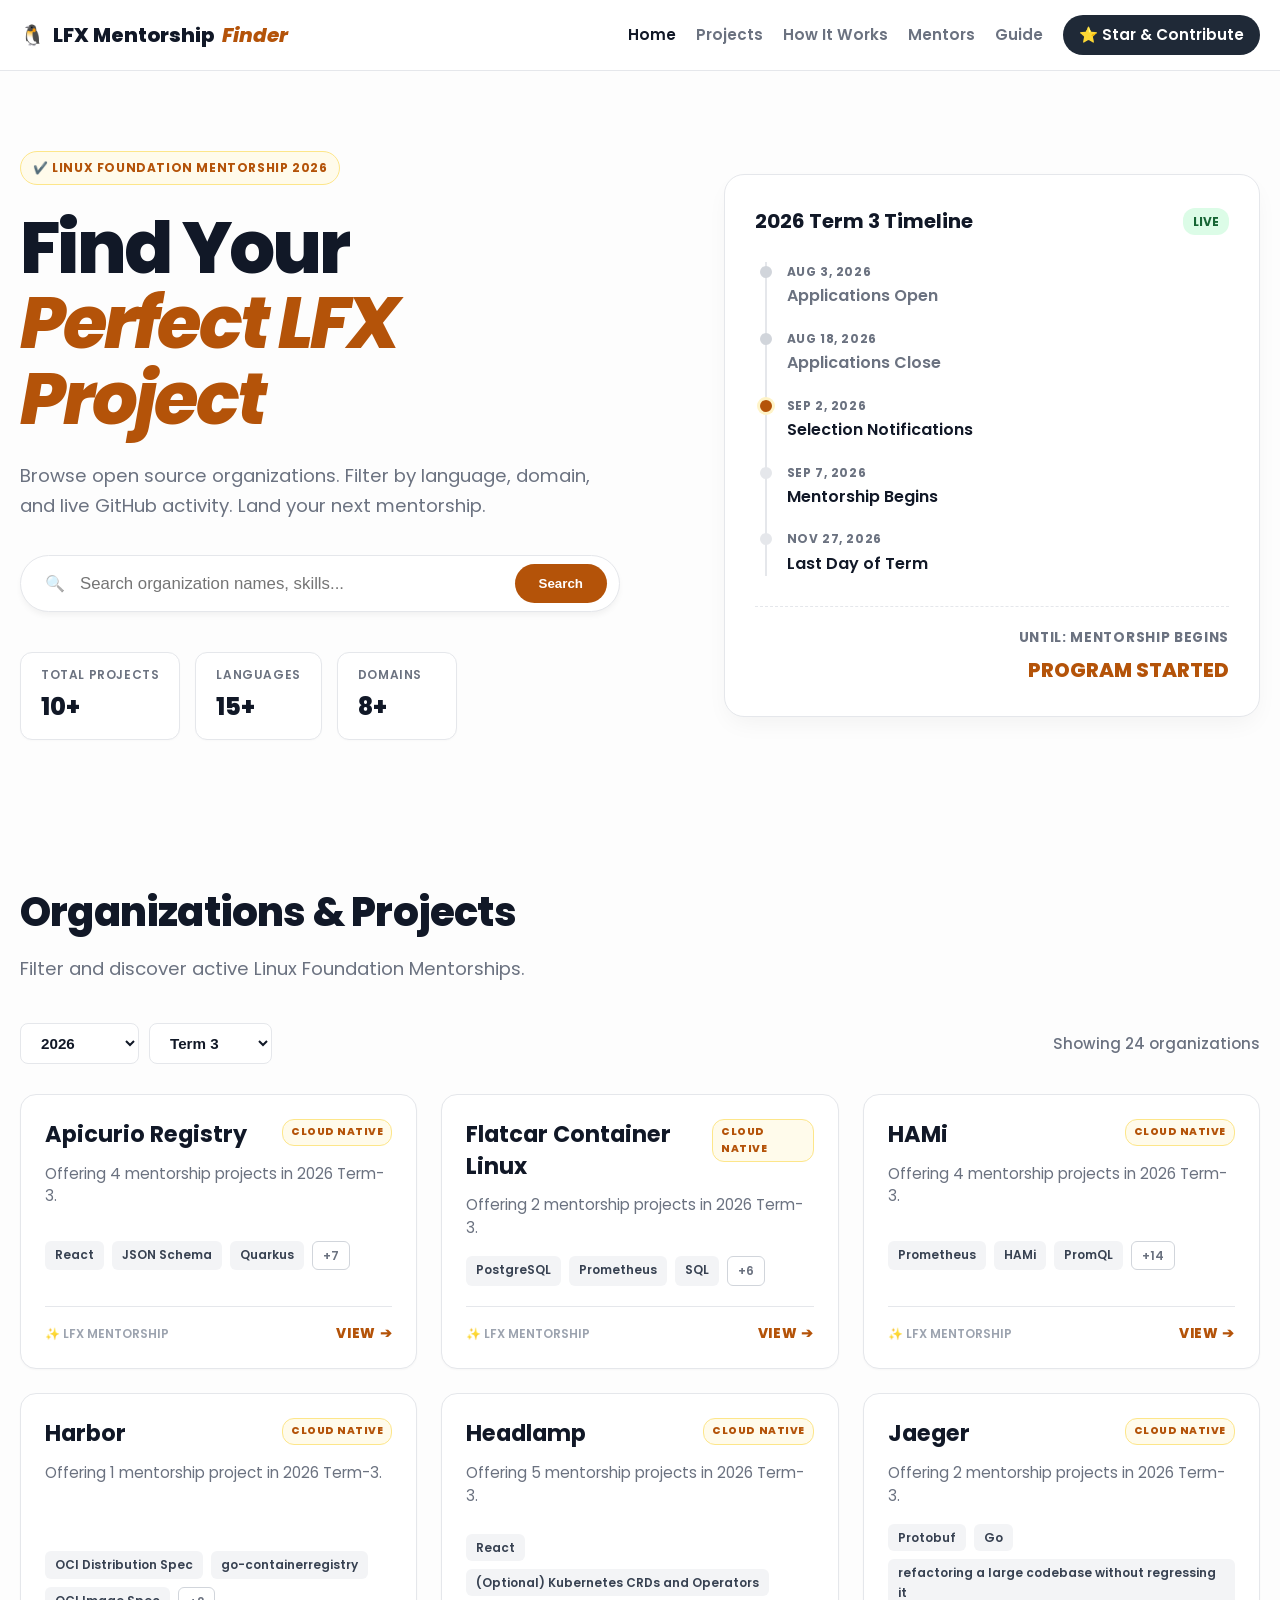
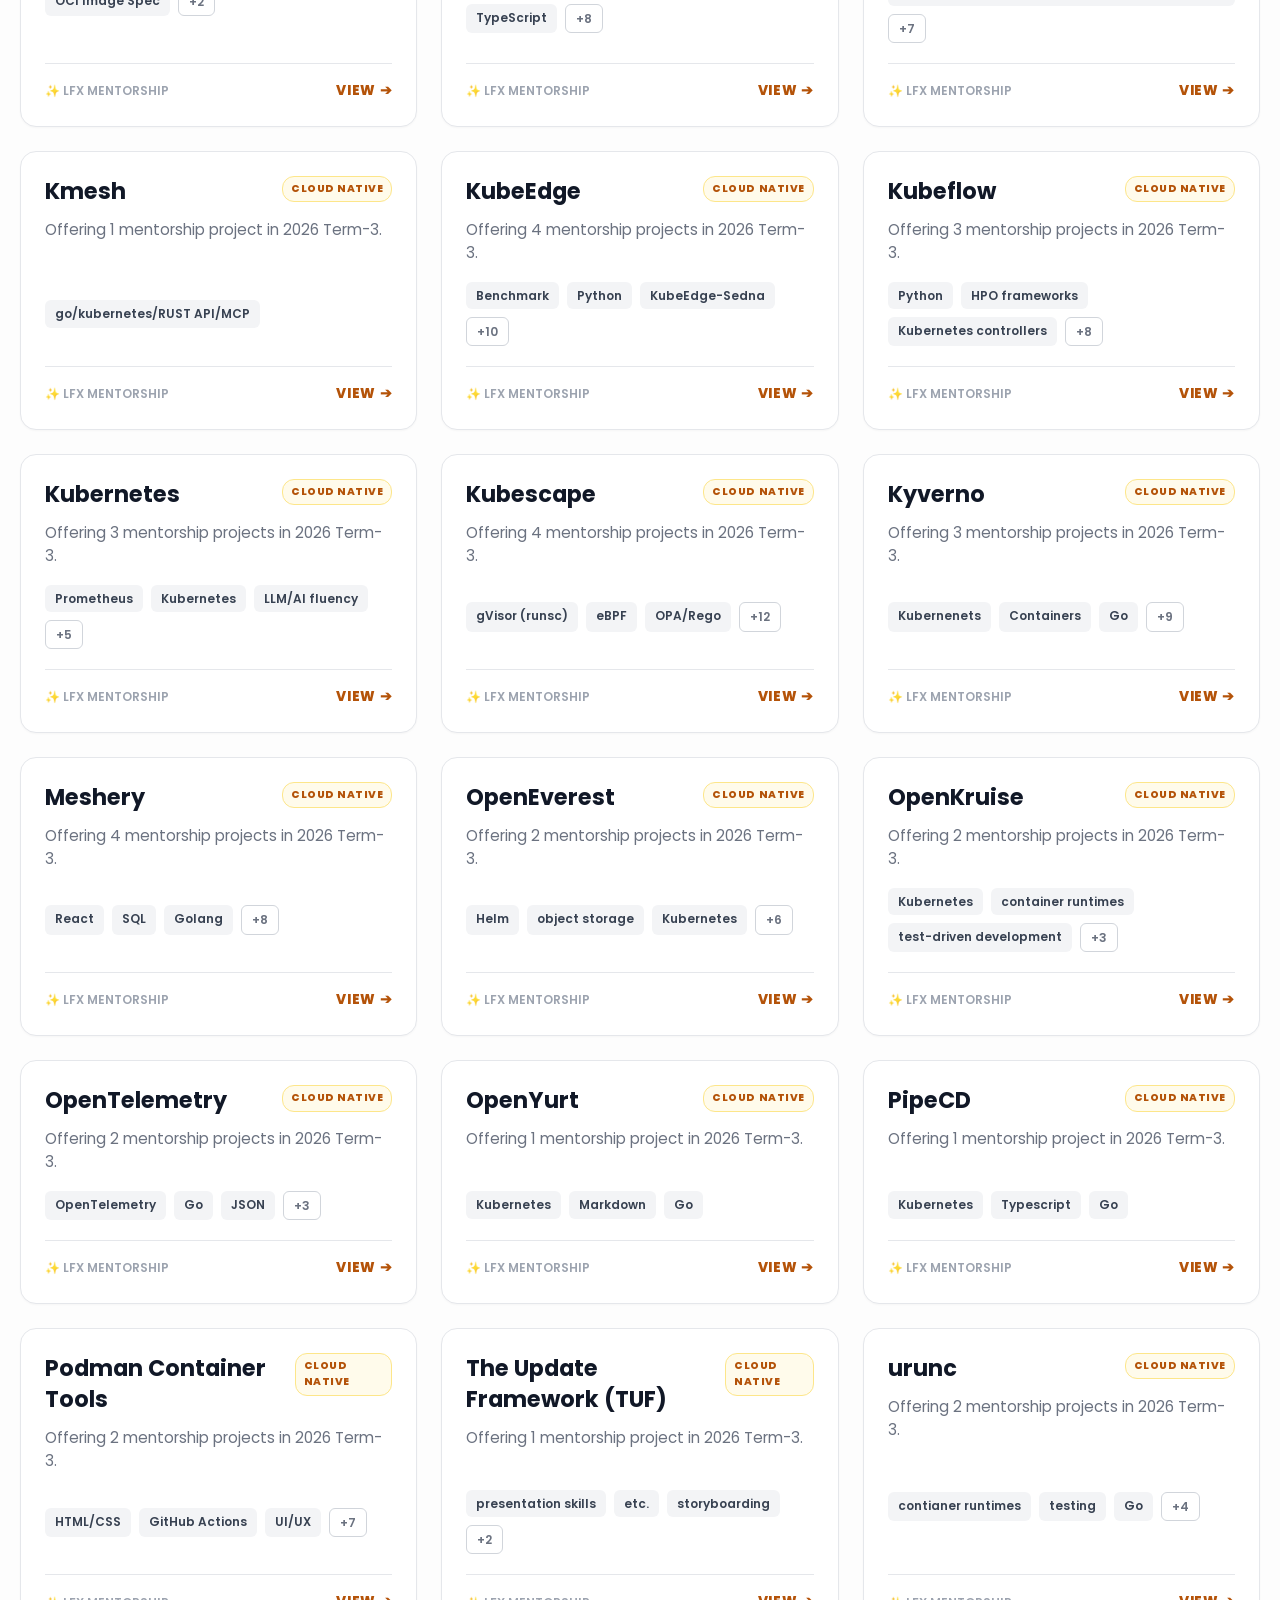
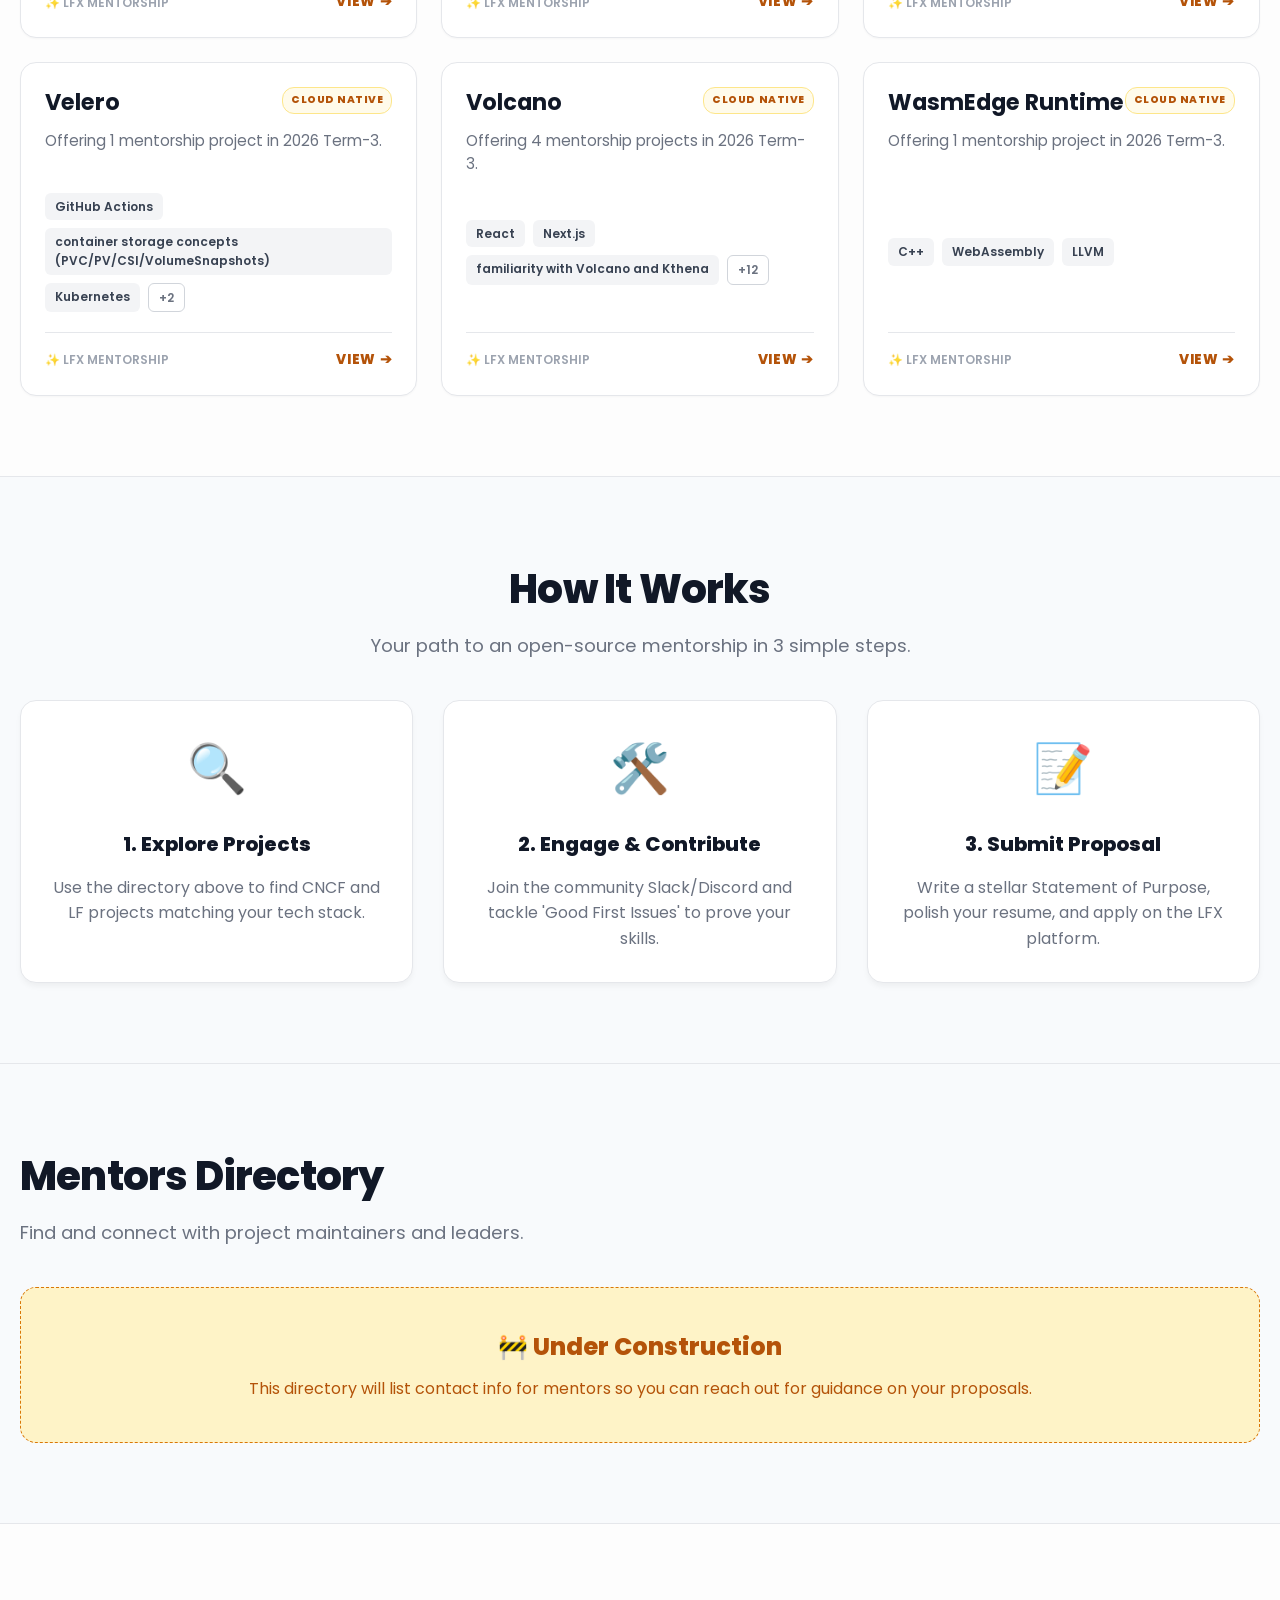
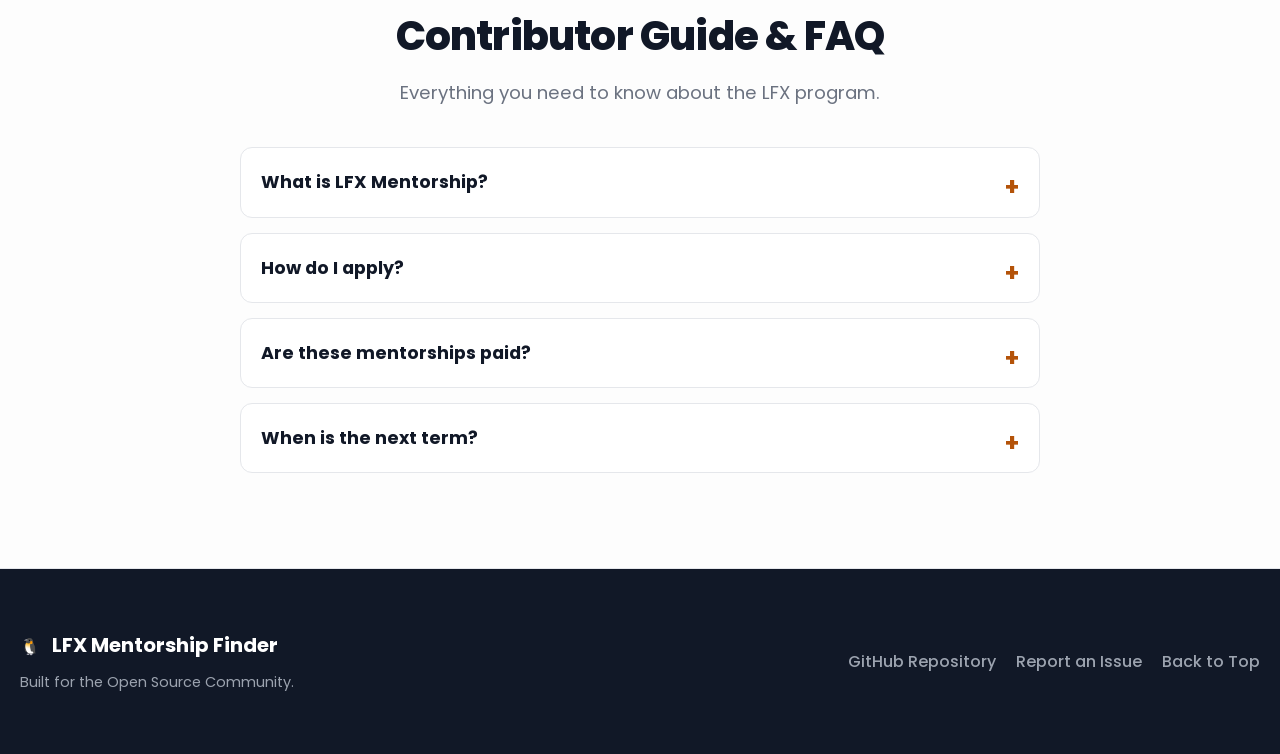
==== commit 345249ab: "Created a dedicated page for Projects" ====
--- a/index.html
+++ b/index.html
@@ -103,15 +103,25 @@
                     <p>Filter and discover active Linux Foundation Mentorships.</p>
                 </div>
                 <div class="controls">
-                    <select id="term-filter">
-                        <option value="all">All Terms</option>
-                        <option value="2026-Term-3" selected>2026 Term 3 (Current)</option>
-                        <option value="2026-Term-2">2026 Term 2</option>
-                        <option value="2026-Term-1">2026 Term 1</option>
-                        <option value="2025-Term-3">2025 Term 3</option>
-                        <option value="2025-Term-2">2025 Term 2</option>
-                        <option value="2025-Term-1">2025 Term 1</option>
-                    </select>
+                    <div style="display: flex; gap: 10px;">
+                        <select id="year-filter">
+                            <option value="all">All Years</option>
+                            <option value="2026" selected>2026</option>
+                            <option value="2025">2025</option>
+                            <option value="2024">2024</option>
+                            <option value="2023">2023</option>
+                            <option value="2022">2022</option>
+                            <option value="2021">2021</option>
+                            <option value="2020">2020</option>
+                            <option value="2019">2019</option>
+                        </select>
+                        <select id="term-filter">
+                            <option value="all">All Terms</option>
+                            <option value="Term-3" selected>Term 3</option>
+                            <option value="Term-2">Term 2</option>
+                            <option value="Term-1">Term 1</option>
+                        </select>
+                    </div>
                     <div id="stats-container" class="stats">
                         <!-- Dynamic stats like "Showing X projects" -->
                     </div>
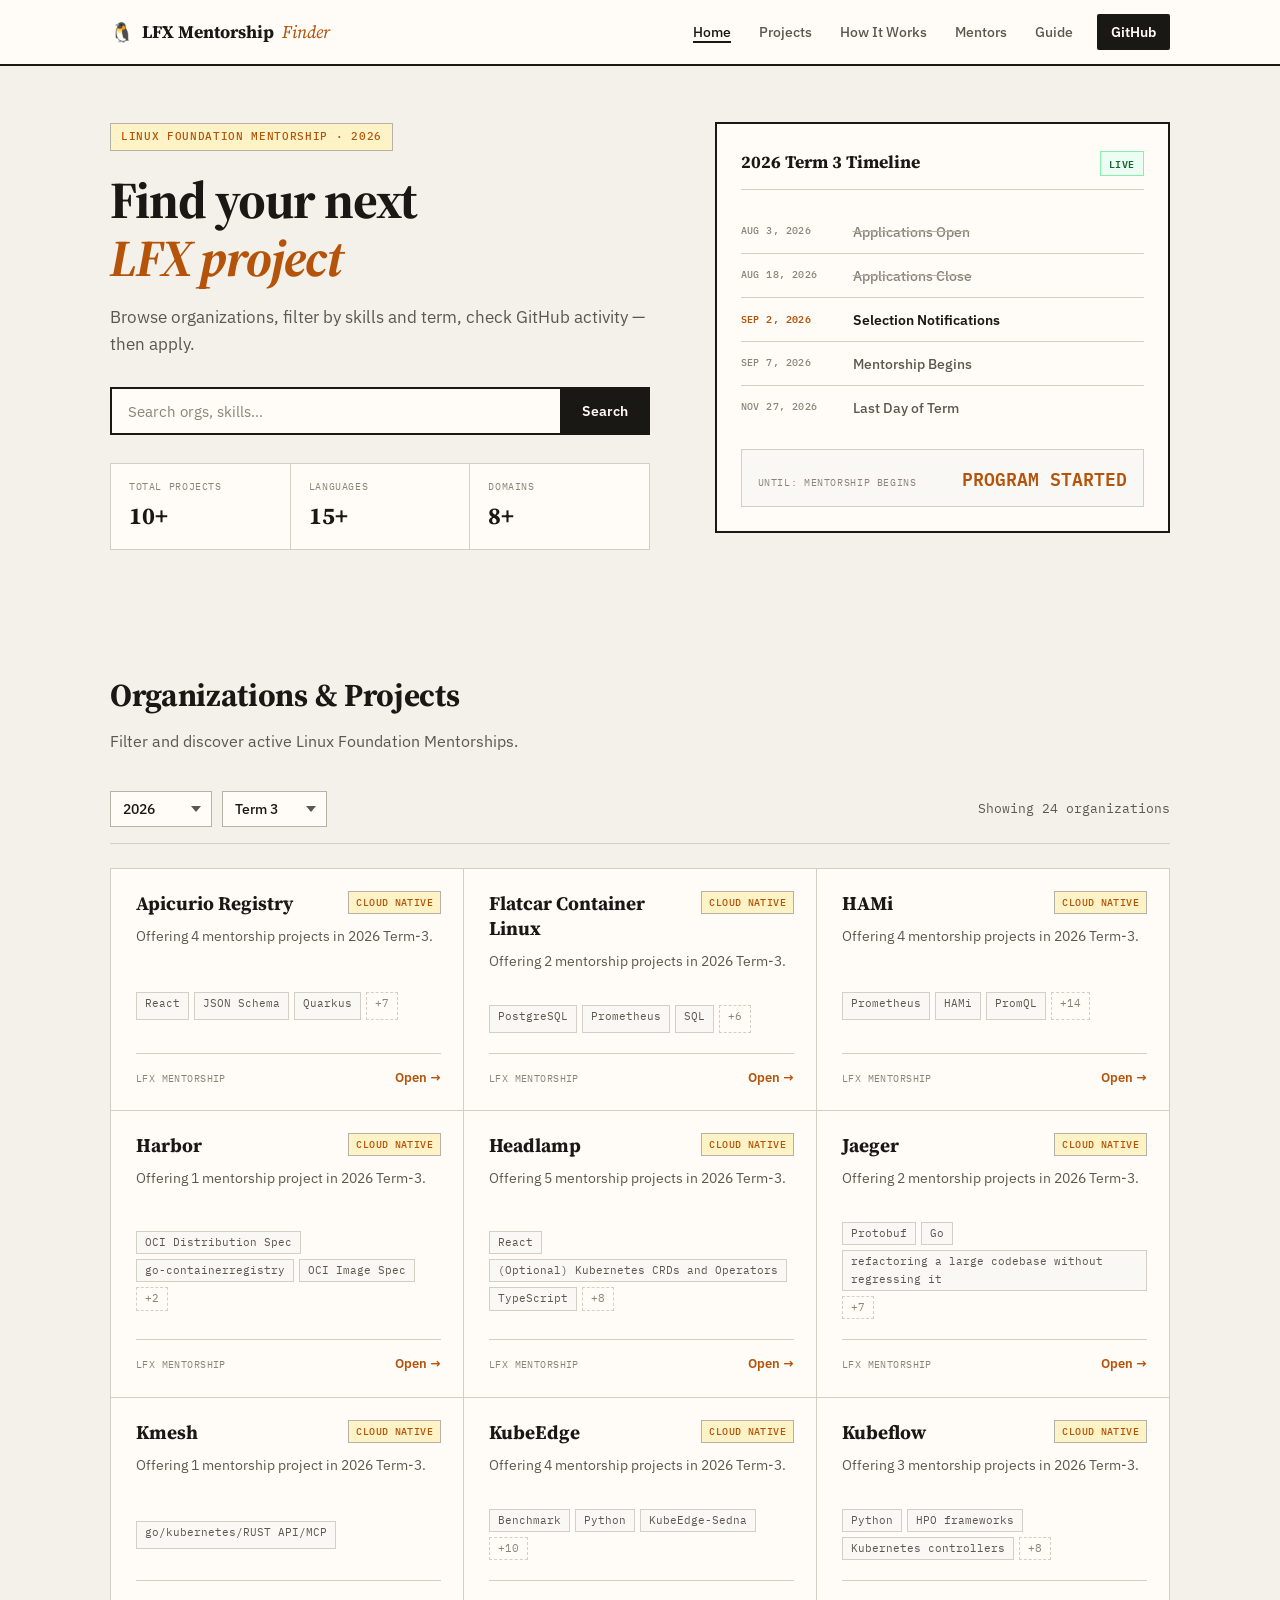
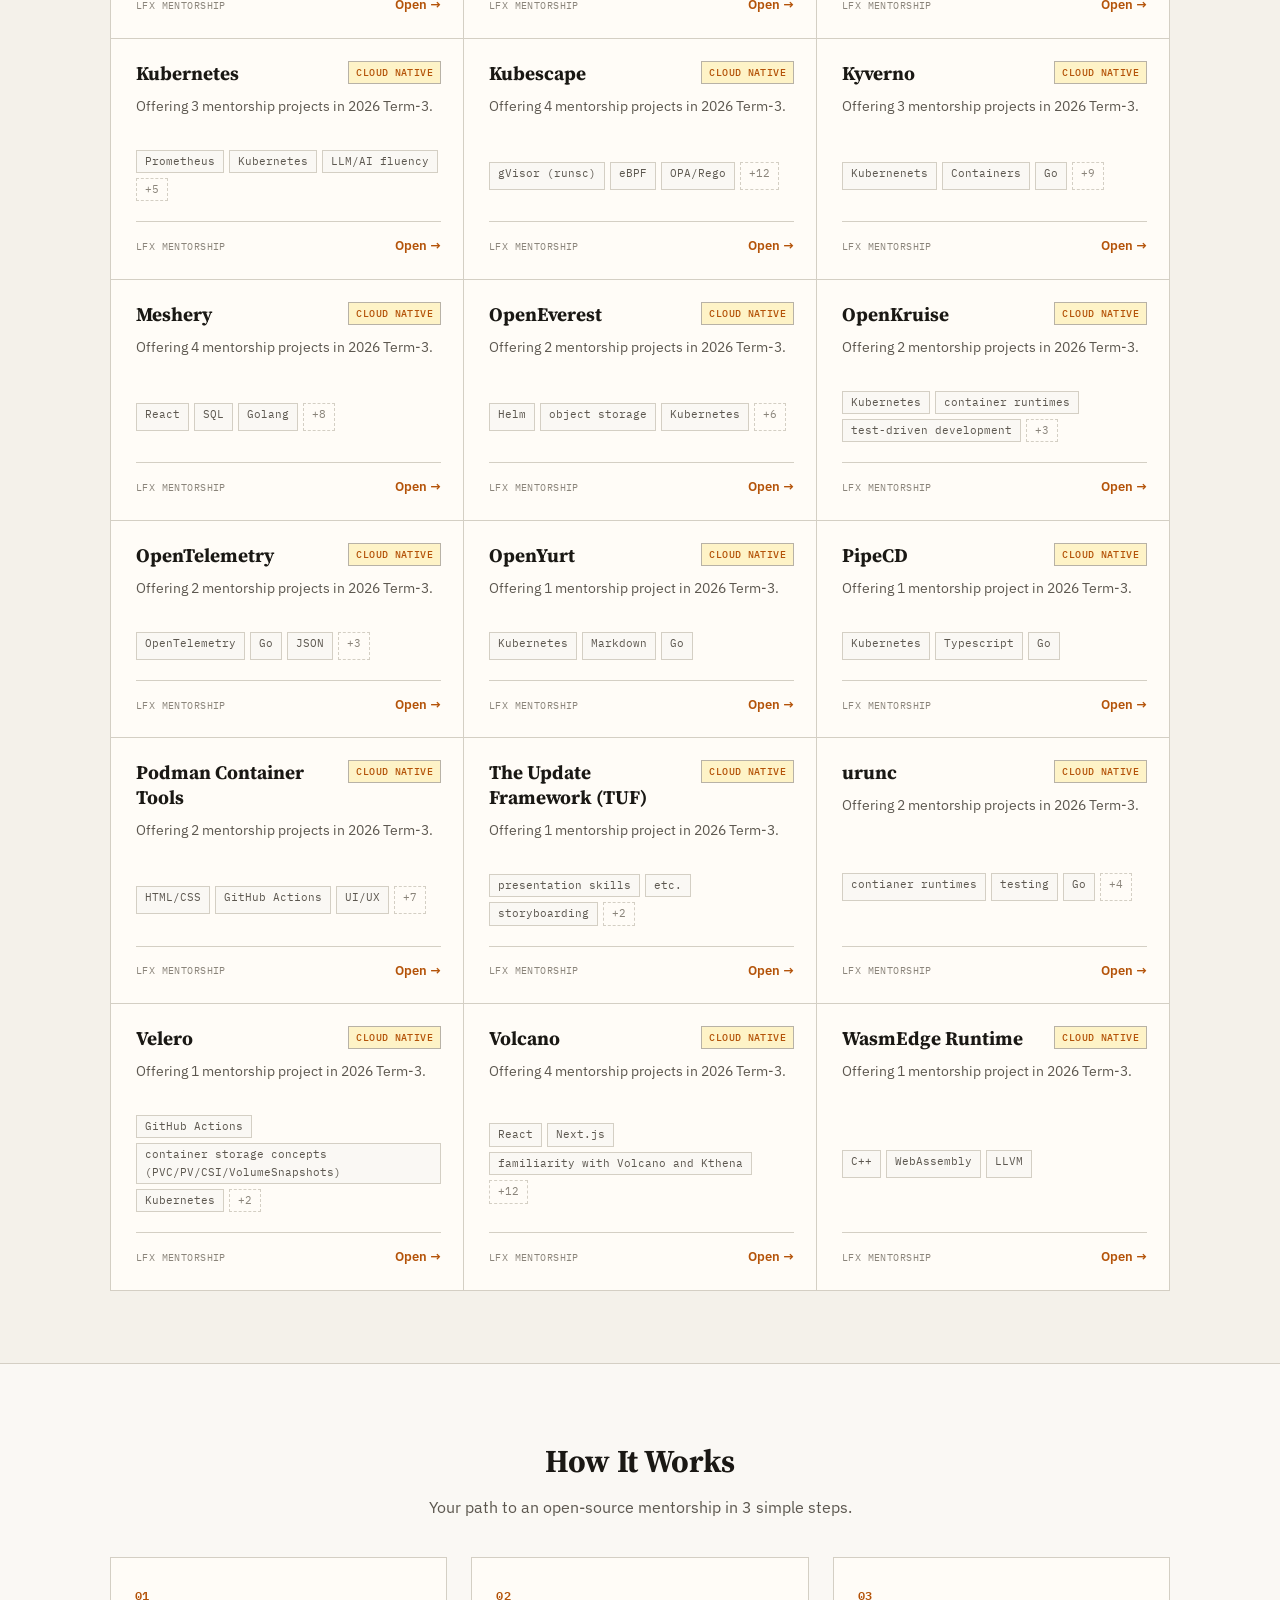
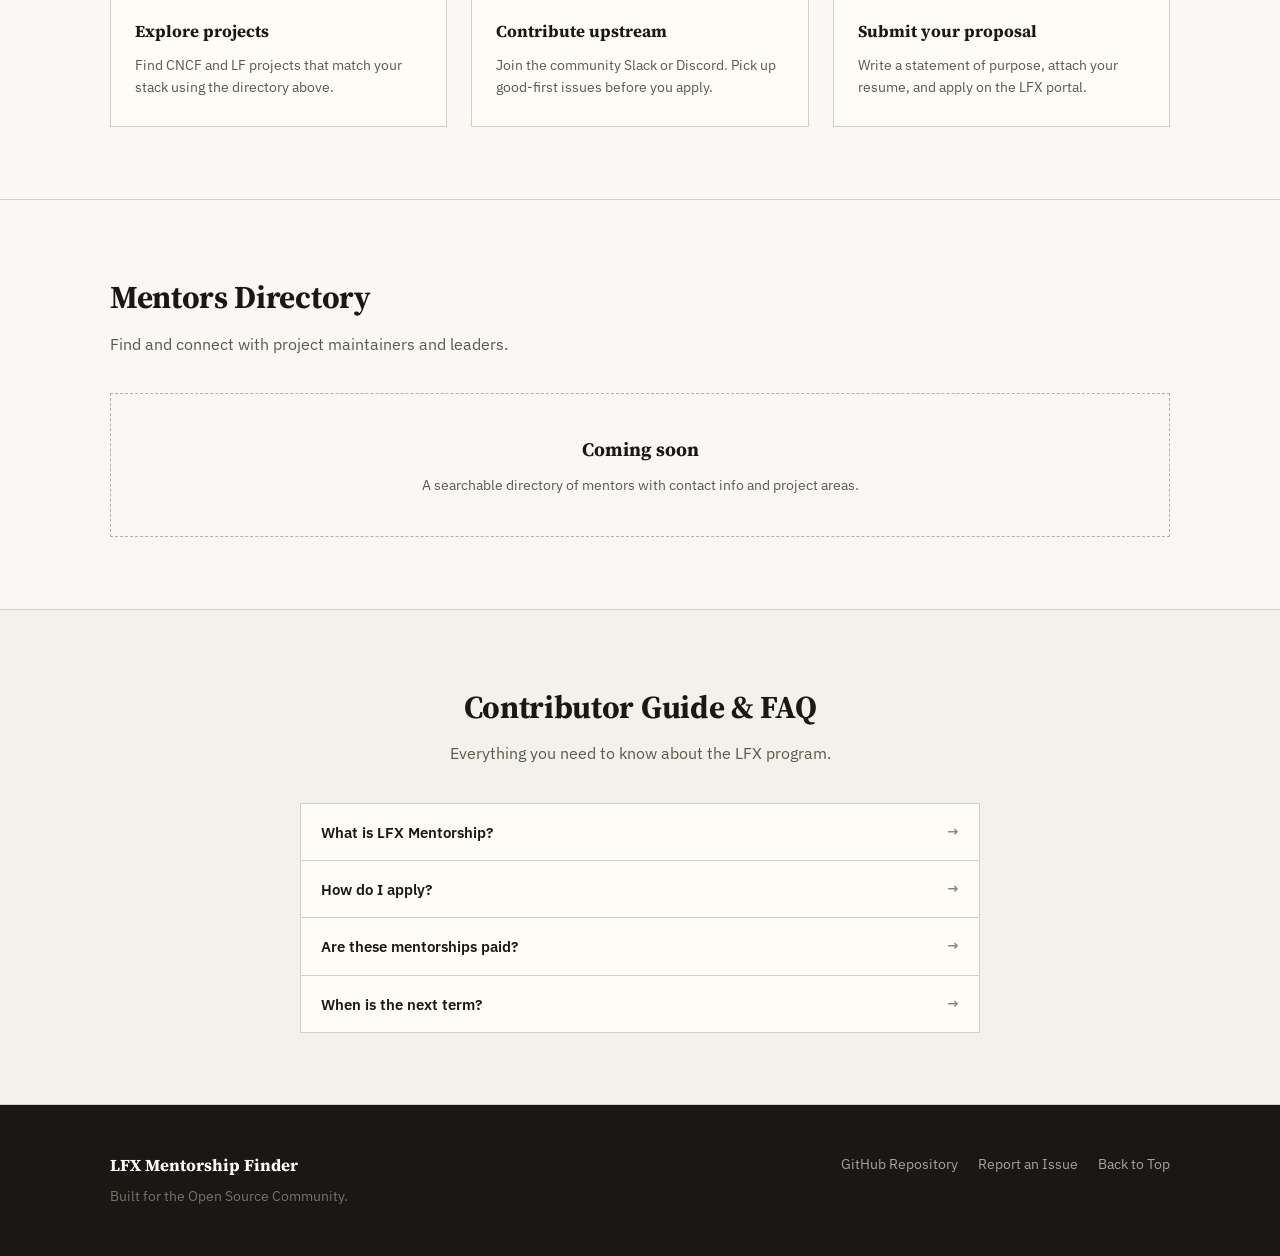
==== commit 49146ede: "Improved UI" ====
--- a/index.html
+++ b/index.html
@@ -5,7 +5,7 @@
     <meta name="viewport" content="width=device-width, initial-scale=1.0">
     <title>LFX Mentorship Finder</title>
     <link rel="stylesheet" href="src/css/style.css">
-    <link href="https://fonts.googleapis.com/css2?family=Poppins:wght@400;500;600;700;800;900&display=swap" rel="stylesheet">
+    <link href="https://fonts.googleapis.com/css2?family=IBM+Plex+Mono:wght@400;500;600&family=IBM+Plex+Sans:wght@400;500;600;700&family=Source+Serif+4:ital,opsz,wght@0,8..60,400;0,8..60,700;1,8..60,400&display=swap" rel="stylesheet">
 </head>
 <body>
     <nav class="navbar">
@@ -20,7 +20,7 @@
                 <a href="#how-it-works">How It Works</a>
                 <a href="#mentors">Mentors</a>
                 <a href="#guide">Guide</a>
-                <a href="https://github.com/Pranav-IIITM/LFX-org-finder" target="_blank" class="nav-btn">⭐ Star & Contribute</a>
+                <a href="https://github.com/Pranav-IIITM/LFX-org-finder" target="_blank" class="nav-btn">GitHub</a>
             </div>
         </div>
     </nav>
@@ -29,13 +29,12 @@
         <!-- Hero Section -->
         <header class="hero">
             <div class="hero-content">
-                <div class="badge">✔️ LINUX FOUNDATION MENTORSHIP 2026</div>
-                <h1>Find Your <br><span class="highlight">Perfect LFX Project</span></h1>
-                <p>Browse open source organizations. Filter by language, domain, and live GitHub activity. Land your next mentorship.</p>
+                <div class="badge">Linux Foundation Mentorship · 2026</div>
+                <h1>Find your next<br><span class="highlight">LFX project</span></h1>
+                <p>Browse organizations, filter by skills and term, check GitHub activity — then apply.</p>
                 
                 <div class="search-box">
-                    <span class="search-icon">🔍</span>
-                    <input type="text" id="search-input" placeholder="Search organization names, skills...">
+                    <input type="text" id="search-input" placeholder="Search orgs, skills…">
                     <button class="search-btn">Search</button>
                 </div>
 
@@ -142,19 +141,19 @@
                 </div>
                 <div class="steps-grid">
                     <div class="step-card">
-                        <div class="step-icon">🔍</div>
-                        <h3>1. Explore Projects</h3>
-                        <p>Use the directory above to find CNCF and LF projects matching your tech stack.</p>
+                        <div class="step-icon">01</div>
+                        <h3>Explore projects</h3>
+                        <p>Find CNCF and LF projects that match your stack using the directory above.</p>
                     </div>
                     <div class="step-card">
-                        <div class="step-icon">🛠️</div>
-                        <h3>2. Engage & Contribute</h3>
-                        <p>Join the community Slack/Discord and tackle 'Good First Issues' to prove your skills.</p>
+                        <div class="step-icon">02</div>
+                        <h3>Contribute upstream</h3>
+                        <p>Join the community Slack or Discord. Pick up good-first issues before you apply.</p>
                     </div>
                     <div class="step-card">
-                        <div class="step-icon">📝</div>
-                        <h3>3. Submit Proposal</h3>
-                        <p>Write a stellar Statement of Purpose, polish your resume, and apply on the LFX platform.</p>
+                        <div class="step-icon">03</div>
+                        <h3>Submit your proposal</h3>
+                        <p>Write a statement of purpose, attach your resume, and apply on the LFX portal.</p>
                     </div>
                 </div>
             </div>
@@ -168,8 +167,8 @@
                     <p>Find and connect with project maintainers and leaders.</p>
                 </div>
                 <div class="placeholder-box">
-                    <h3>🚧 Under Construction</h3>
-                    <p>This directory will list contact info for mentors so you can reach out for guidance on your proposals.</p>
+                    <h3>Coming soon</h3>
+                    <p>A searchable directory of mentors with contact info and project areas.</p>
                 </div>
             </div>
         </section>
--- a/src/css/style.css
+++ b/src/css/style.css
@@ -1,15 +1,21 @@
 :root {
-    --bg-color: #fdfdfd;
-    --card-bg: #ffffff;
-    --text-primary: #111827; 
-    --text-secondary: #6b7280; 
-    --border-color: #e5e7eb;
-    --accent-color: #d97706; /* warm orange */
-    --accent-dark: #b45309;
-    --btn-bg: #1f2937;
-    --btn-hover: #111827;
-    --tag-bg: #f3f4f6;
-    --tag-text: #374151;
+    --bg: #f4f1ea;
+    --surface: #faf8f4;
+    --white: #fffcf7;
+    --ink: #1a1814;
+    --ink-muted: #5c574f;
+    --ink-faint: #8a847a;
+    --border: #d4cfc4;
+    --border-dark: #b8b2a6;
+    --accent: #b45309;
+    --accent-hover: #92400e;
+    --accent-bg: #fef3c7;
+    --green: #166534;
+    --green-bg: #ecfdf3;
+    --red: #b91c1c;
+    --mono: 'IBM Plex Mono', 'Consolas', monospace;
+    --sans: 'IBM Plex Sans', system-ui, sans-serif;
+    --serif: 'Source Serif 4', Georgia, serif;
 }
 
 * {
@@ -23,96 +29,115 @@
 }
 
 body {
-    font-family: 'Poppins', -apple-system, BlinkMacSystemFont, "Segoe UI", Roboto, Helvetica, Arial, sans-serif;
-    background-color: var(--bg-color);
-    color: var(--text-primary);
+    font-family: var(--sans);
+    background: var(--bg);
+    color: var(--ink);
     line-height: 1.6;
+    font-size: 16px;
     -webkit-font-smoothing: antialiased;
 }
 
 .container {
-    max-width: 1280px;
+    max-width: 1100px;
     margin: 0 auto;
     padding: 0 20px;
 }
 
-/* Navbar */
+/* ── Nav ── */
 .navbar {
-    background: var(--card-bg);
-    border-bottom: 1px solid var(--border-color);
+    background: var(--white);
+    border-bottom: 2px solid var(--ink);
     position: sticky;
     top: 0;
     z-index: 100;
 }
 
 .nav-container {
-    max-width: 1280px;
+    max-width: 1100px;
     margin: 0 auto;
-    padding: 15px 20px;
+    padding: 14px 20px;
     display: flex;
     justify-content: space-between;
     align-items: center;
 }
 
 .nav-logo {
-    font-size: 1.25rem;
+    font-family: var(--serif);
+    font-size: 1.1rem;
     display: flex;
     align-items: center;
     gap: 8px;
+    color: var(--ink);
+}
+
+.nav-logo .logo-icon {
+    font-size: 1.2rem;
 }
 
 .nav-logo strong {
-    font-weight: 800;
+    font-weight: 700;
 }
 
 .nav-logo em {
     font-style: italic;
-    color: var(--accent-dark);
-    font-weight: 800;
+    font-weight: 400;
+    color: var(--accent);
 }
 
 .nav-links {
     display: flex;
-    gap: 20px;
+    gap: 4px;
     align-items: center;
 }
 
 .nav-links a {
     text-decoration: none;
-    color: var(--text-secondary);
-    font-weight: 600;
-    font-size: 0.95rem;
-    transition: color 0.2s;
-}
-
-.nav-links a:hover, .nav-links a.active {
-    color: var(--text-primary);
+    color: var(--ink-muted);
+    font-size: 0.875rem;
+    font-weight: 500;
+    padding: 6px 12px;
+    border-radius: 2px;
+    transition: color 0.15s;
+}
+
+.nav-links a:hover {
+    color: var(--ink);
+}
+
+.nav-links a.active {
+    color: var(--ink);
+    text-decoration: underline;
+    text-underline-offset: 4px;
+    text-decoration-thickness: 2px;
 }
 
 .nav-links .nav-btn {
-    background: var(--btn-bg);
-    color: #fff;
-    padding: 8px 16px;
-    border-radius: 20px;
-    font-weight: 600;
-}
+    background: var(--ink);
+    color: var(--white);
+    padding: 7px 14px;
+    border-radius: 2px;
+    font-weight: 600;
+    margin-left: 8px;
+    text-decoration: none;
+}
+
 .nav-links .nav-btn:hover {
-    background: var(--btn-hover);
-    color: #fff;
-}
-
-/* Page Sections */
+    background: var(--accent);
+    color: var(--white);
+}
+
+/* ── Sections ── */
 .page-section {
-    padding: 80px 0;
-    border-bottom: 1px solid var(--border-color);
+    padding: 72px 0;
+    border-bottom: 1px solid var(--border);
 }
 
 .page-section.bg-light {
-    background-color: #f8fafc;
+    background: var(--surface);
 }
 
 .section-header {
-    margin-bottom: 40px;
+    margin-bottom: 36px;
 }
 
 .section-header.center {
@@ -120,405 +145,547 @@
 }
 
 .section-header h2 {
-    font-size: 2.5rem;
-    font-weight: 800;
-    color: var(--text-primary);
-    margin-bottom: 10px;
-    letter-spacing: -0.02em;
+    font-family: var(--serif);
+    font-size: 2rem;
+    font-weight: 700;
+    color: var(--ink);
+    margin-bottom: 8px;
+    letter-spacing: -0.01em;
 }
 
 .section-header p {
-    font-size: 1.15rem;
-    color: var(--text-secondary);
-}
-
-/* Hero Section */
+    font-size: 1rem;
+    color: var(--ink-muted);
+    max-width: 520px;
+}
+
+.section-header.center p {
+    margin: 0 auto;
+}
+
+/* ── Hero ── */
 .hero {
     display: grid;
-    grid-template-columns: 1.2fr 1fr;
-    gap: 60px;
-    padding: 80px 0 60px 0;
-    align-items: center;
-}
-
-@media (max-width: 900px) {
-    .hero {
-        grid-template-columns: 1fr;
-        padding: 40px 0;
-    }
+    grid-template-columns: 1.1fr 0.9fr;
+    gap: 48px;
+    padding: 56px 0 48px;
+    align-items: start;
 }
 
 .hero-content {
-    max-width: 600px;
+    max-width: 540px;
 }
 
 .badge {
     display: inline-block;
-    background: #fffbeb;
-    color: #b45309;
-    border: 1px solid #fde68a;
-    padding: 6px 12px;
-    border-radius: 20px;
-    font-size: 0.75rem;
+    font-family: var(--mono);
+    font-size: 0.7rem;
+    font-weight: 500;
+    letter-spacing: 0.06em;
+    text-transform: uppercase;
+    color: var(--accent);
+    background: var(--accent-bg);
+    border: 1px solid var(--border-dark);
+    padding: 4px 10px;
+    margin-bottom: 20px;
+}
+
+.hero-content h1 {
+    font-family: var(--serif);
+    font-size: 3.25rem;
     font-weight: 700;
-    letter-spacing: 0.05em;
-    margin-bottom: 25px;
-}
-
-.hero-content h1 {
-    font-size: 4.5rem;
-    font-weight: 800;
-    line-height: 1.05;
-    letter-spacing: -0.04em;
-    margin-bottom: 25px;
+    line-height: 1.1;
+    letter-spacing: -0.02em;
+    margin-bottom: 18px;
+    color: var(--ink);
 }
 
 .hero-content h1 .highlight {
-    color: var(--accent-dark);
+    color: var(--accent);
     font-style: italic;
 }
 
 .hero-content p {
-    font-size: 1.15rem;
-    color: var(--text-secondary);
-    margin-bottom: 35px;
-}
-
-/* Search Box */
+    font-size: 1.05rem;
+    color: var(--ink-muted);
+    margin-bottom: 28px;
+    line-height: 1.65;
+}
+
+/* Search */
 .search-box {
     display: flex;
-    align-items: center;
-    background: var(--card-bg);
-    border: 1px solid var(--border-color);
-    border-radius: 50px;
-    padding: 8px 12px 8px 24px;
-    box-shadow: 0 4px 6px -1px rgba(0,0,0,0.05);
-    margin-bottom: 40px;
-    transition: box-shadow 0.2s, border-color 0.2s;
-}
-
-.search-box:focus-within {
-    border-color: var(--accent-color);
-    box-shadow: 0 0 0 3px rgba(217, 119, 6, 0.15);
+    align-items: stretch;
+    background: var(--white);
+    border: 2px solid var(--ink);
+    margin-bottom: 28px;
 }
 
 .search-icon {
-    opacity: 0.5;
+    display: none;
 }
 
 .search-box input {
     border: none;
     background: transparent;
-    flex-grow: 1;
-    font-size: 1.05rem;
+    flex: 1;
+    font-family: var(--sans);
+    font-size: 0.95rem;
     outline: none;
-    color: var(--text-primary);
-    padding: 8px 15px;
+    color: var(--ink);
+    padding: 12px 16px;
+}
+
+.search-box input::placeholder {
+    color: var(--ink-faint);
 }
 
 .search-btn {
-    background: var(--accent-dark);
-    color: #fff;
+    background: var(--ink);
+    color: var(--white);
     border: none;
-    padding: 12px 24px;
-    border-radius: 30px;
+    border-left: 2px solid var(--ink);
+    padding: 12px 20px;
+    font-family: var(--sans);
+    font-size: 0.875rem;
     font-weight: 600;
     cursor: pointer;
-    transition: background 0.2s;
+    transition: background 0.15s;
+    white-space: nowrap;
 }
 
 .search-btn:hover {
-    background: #92400e;
-}
-
-/* Hero Stats */
+    background: var(--accent);
+}
+
+.search-box:focus-within {
+    outline: 2px solid var(--accent);
+    outline-offset: 2px;
+}
+
+/* Hero stats */
 .hero-stats {
     display: flex;
-    gap: 15px;
+    gap: 0;
+    border: 1px solid var(--border);
+    background: var(--white);
 }
 
 .stat-box {
-    background: var(--card-bg);
-    border: 1px solid var(--border-color);
-    padding: 12px 20px;
-    border-radius: 12px;
+    flex: 1;
+    padding: 14px 18px;
+    border-right: 1px solid var(--border);
     display: flex;
     flex-direction: column;
-    box-shadow: 0 1px 2px rgba(0,0,0,0.02);
-    min-width: 120px;
+    gap: 2px;
+}
+
+.stat-box:last-child {
+    border-right: none;
 }
 
 .stat-title {
-    font-size: 0.75rem;
-    color: var(--text-secondary);
+    font-family: var(--mono);
+    font-size: 0.65rem;
+    color: var(--ink-faint);
     text-transform: uppercase;
-    letter-spacing: 0.05em;
-    font-weight: 600;
-    margin-bottom: 4px;
+    letter-spacing: 0.06em;
 }
 
 .stat-value {
+    font-family: var(--serif);
     font-size: 1.5rem;
-    font-weight: 800;
-    color: var(--text-primary);
-}
-
-/* Timeline Card & Countdown */
+    font-weight: 700;
+    color: var(--ink);
+}
+
+/* Timeline */
+.hero-visual {
+    position: sticky;
+    top: 80px;
+}
+
 .timeline-card {
-    background: var(--card-bg);
-    border: 1px solid var(--border-color);
-    border-radius: 20px;
-    padding: 30px;
-    box-shadow: 0 10px 25px -5px rgba(0,0,0,0.05);
+    background: var(--white);
+    border: 2px solid var(--ink);
+    padding: 24px;
 }
 
 .timeline-header {
+    display: flex;
+    justify-content: space-between;
+    align-items: baseline;
+    margin-bottom: 20px;
+    padding-bottom: 12px;
+    border-bottom: 1px solid var(--border);
+}
+
+.timeline-header h3 {
+    font-family: var(--serif);
+    font-size: 1.1rem;
+    font-weight: 700;
+}
+
+.status-badge {
+    font-family: var(--mono);
+    font-size: 0.65rem;
+    font-weight: 600;
+    letter-spacing: 0.06em;
+    text-transform: uppercase;
+    background: var(--green-bg);
+    color: var(--green);
+    padding: 3px 8px;
+    border: 1px solid #86efac;
+}
+
+.timeline-track {
+    display: flex;
+    flex-direction: column;
+    gap: 0;
+    margin-bottom: 20px;
+}
+
+.timeline-item {
+    display: grid;
+    grid-template-columns: 100px 1fr;
+    gap: 12px;
+    padding: 10px 0;
+    border-bottom: 1px solid var(--border);
+    position: relative;
+}
+
+.timeline-item:last-child {
+    border-bottom: none;
+}
+
+.timeline-item::before {
+    display: none;
+}
+
+.timeline-item .date {
+    font-family: var(--mono);
+    font-size: 0.65rem;
+    font-weight: 500;
+    color: var(--ink-faint);
+    letter-spacing: 0.04em;
+    padding-top: 2px;
+}
+
+.timeline-item .event {
+    font-size: 0.9rem;
+    font-weight: 500;
+    color: var(--ink-muted);
+}
+
+.timeline-item.past .event {
+    color: var(--ink-faint);
+    text-decoration: line-through;
+    text-decoration-color: var(--border-dark);
+}
+
+.timeline-item.active .event {
+    color: var(--ink);
+    font-weight: 600;
+}
+
+.timeline-item.active .date {
+    color: var(--accent);
+    font-weight: 600;
+}
+
+.countdown {
+    background: var(--surface);
+    border: 1px solid var(--border);
+    padding: 14px 16px;
+    display: flex;
+    justify-content: space-between;
+    align-items: baseline;
+}
+
+.countdown p {
+    font-family: var(--mono);
+    font-size: 0.65rem;
+    color: var(--ink-faint);
+    text-transform: uppercase;
+    letter-spacing: 0.06em;
+}
+
+.countdown h4 {
+    font-family: var(--mono);
+    font-size: 1.1rem;
+    font-weight: 600;
+    color: var(--accent);
+}
+
+/* Controls */
+.controls {
     display: flex;
     justify-content: space-between;
     align-items: center;
-    margin-bottom: 25px;
-}
-
-.timeline-header h3 {
-    font-size: 1.25rem;
+    margin-bottom: 24px;
+    flex-wrap: wrap;
+    gap: 12px;
+    padding-bottom: 16px;
+    border-bottom: 1px solid var(--border);
+}
+
+.controls select {
+    padding: 8px 32px 8px 12px;
+    border: 1px solid var(--border-dark);
+    border-radius: 0;
+    background: var(--white);
+    color: var(--ink);
+    font-family: var(--sans);
+    font-size: 0.875rem;
+    font-weight: 500;
+    outline: none;
+    cursor: pointer;
+    appearance: none;
+    background-image: url("data:image/svg+xml,%3Csvg xmlns='http://www.w3.org/2000/svg' width='10' height='6' viewBox='0 0 10 6'%3E%3Cpath fill='%235c574f' d='M0 0l5 6 5-6z'/%3E%3C/svg%3E");
+    background-repeat: no-repeat;
+    background-position: right 10px center;
+}
+
+.controls select:focus {
+    outline: 2px solid var(--accent);
+    outline-offset: 1px;
+}
+
+.stats {
+    font-family: var(--mono);
+    font-size: 0.8rem;
+    color: var(--ink-muted);
+}
+
+/* Grid & Cards */
+.grid {
+    display: grid;
+    grid-template-columns: repeat(auto-fill, minmax(300px, 1fr));
+    gap: 1px;
+    background: var(--border);
+    border: 1px solid var(--border);
+}
+
+.card {
+    background: var(--white);
+    padding: 22px;
+    display: flex;
+    flex-direction: column;
+    cursor: pointer;
+    transition: background 0.12s;
+    border-left: 3px solid transparent;
+}
+
+.card::before {
+    display: none;
+}
+
+.card:hover {
+    background: var(--surface);
+    border-left-color: var(--accent);
+    transform: none;
+    box-shadow: none;
+}
+
+.card h3 {
+    font-family: var(--serif);
+    font-size: 1.15rem;
     font-weight: 700;
-}
-
-.status-badge {
-    background: #dcfce7;
-    color: #166534;
-    padding: 4px 10px;
-    border-radius: 12px;
-    font-size: 0.75rem;
-    font-weight: 700;
-}
-
-.timeline-track {
-    border-left: 2px solid var(--border-color);
-    padding-left: 20px;
-    margin-left: 10px;
-    display: flex;
-    flex-direction: column;
-    gap: 20px;
-    margin-bottom: 30px;
-}
-
-.timeline-item {
-    position: relative;
-}
-
-.timeline-item::before {
-    content: '';
-    position: absolute;
-    left: -27px;
-    top: 4px;
-    width: 12px;
-    height: 12px;
-    border-radius: 50%;
-    background: var(--border-color);
-}
-
-.timeline-item.past::before {
-    background: #d1d5db;
-}
-
-.timeline-item.active::before {
-    background: var(--accent-dark);
-    box-shadow: 0 0 0 3px #fef3c7;
-}
-
-.timeline-item .date {
-    font-size: 0.75rem;
-    font-weight: 700;
-    color: var(--text-secondary);
-    letter-spacing: 0.05em;
-    margin-bottom: 2px;
-}
-
-.timeline-item .event {
-    font-weight: 600;
-    color: var(--text-primary);
-}
-.timeline-item.past .event {
-    color: var(--text-secondary);
-}
-
-.countdown {
-    border-top: 1px dashed var(--border-color);
-    padding-top: 20px;
-    text-align: right;
-}
-.countdown p {
-    font-size: 0.85rem;
-    color: var(--text-secondary);
+    line-height: 1.3;
+    color: var(--ink);
+}
+
+.card-header {
+    display: flex;
+    justify-content: space-between;
+    align-items: flex-start;
+    margin-bottom: 10px;
+    gap: 10px;
+}
+
+.card-header h3 {
+    margin: 0;
+    font-size: 1.2rem;
+}
+
+.category-badge {
+    font-family: var(--mono);
+    font-size: 0.6rem;
+    font-weight: 500;
+    letter-spacing: 0.04em;
     text-transform: uppercase;
-    font-weight: 700;
-    letter-spacing: 0.05em;
-    margin-bottom: 5px;
-}
-.countdown h4 {
-    font-size: 1.25rem;
-    color: var(--accent-dark);
-    font-weight: 800;
-}
-
-/* Controls Below Hero */
-.controls {
+    color: var(--accent);
+    background: var(--accent-bg);
+    padding: 3px 7px;
+    border: 1px solid var(--border-dark);
+    white-space: nowrap;
+    flex-shrink: 0;
+}
+
+.card-desc {
+    font-size: 0.875rem;
+    color: var(--ink-muted);
+    margin-bottom: 16px;
+    line-height: 1.55;
+    display: -webkit-box;
+    -webkit-line-clamp: 2;
+    -webkit-box-orient: vertical;
+    overflow: hidden;
+    height: 2.7em;
+}
+
+.card-footer {
+    margin-top: auto;
     display: flex;
     justify-content: space-between;
     align-items: center;
-    margin-bottom: 30px;
-}
-
-select {
-    padding: 10px 16px;
-    border: 1px solid var(--border-color);
-    border-radius: 8px;
-    background-color: var(--card-bg);
-    color: var(--text-primary);
-    font-size: 0.95rem;
-    font-weight: 600;
-    outline: none;
-    cursor: pointer;
-}
-
-.stats {
-    color: var(--text-secondary);
-    font-weight: 500;
-    font-size: 0.95rem;
-}
-
-/* Grid & Cards (Re-used and refined) */
-.grid {
-    display: grid;
-    grid-template-columns: repeat(auto-fill, minmax(320px, 1fr));
-    gap: 24px;
-}
-
-.card {
-    background-color: var(--card-bg);
-    border: 1px solid var(--border-color);
-    border-radius: 16px;
-    padding: 24px;
-    display: flex;
-    flex-direction: column;
-    transition: transform 0.2s, box-shadow 0.2s;
-    cursor: pointer;
-    box-shadow: 0 1px 2px rgba(0,0,0,0.03);
-}
-
-.card:hover {
-    transform: translateY(-4px);
-    box-shadow: 0 12px 20px -8px rgba(0, 0, 0, 0.1);
-    border-color: #d1d5db;
-}
-
-.card h3 {
-    margin-bottom: 6px;
-    color: var(--text-primary);
-    font-size: 1.15rem;
-    font-weight: 700;
-    line-height: 1.4;
-}
-
-.card .org-name {
-    font-size: 0.85rem;
-    font-weight: 700;
-    color: var(--accent-dark);
-    margin-bottom: 15px;
+    padding-top: 14px;
+    border-top: 1px solid var(--border);
+}
+
+.card-label {
+    font-family: var(--mono);
+    font-size: 0.65rem;
+    color: var(--ink-faint);
+    letter-spacing: 0.04em;
     text-transform: uppercase;
-    letter-spacing: 0.05em;
+}
+
+.card-action {
+    font-size: 0.8rem;
+    font-weight: 600;
+    color: var(--accent);
+}
+
+.card:hover .card-action {
+    color: var(--accent-hover);
+    text-decoration: underline;
+    text-underline-offset: 3px;
 }
 
 .tags {
     display: flex;
     flex-wrap: wrap;
-    gap: 8px;
+    gap: 5px;
     margin-top: auto;
-    padding-top: 20px;
+    padding-top: 16px;
 }
 
 .tag {
-    background-color: var(--tag-bg);
-    color: var(--tag-text);
-    padding: 4px 10px;
-    border-radius: 6px;
-    font-size: 0.75rem;
-    font-weight: 600;
-}
-
-/* Sections specific styling (How it Works, Issues, Mentors, Guide) */
-
+    font-family: var(--mono);
+    font-size: 0.68rem;
+    background: var(--surface);
+    color: var(--ink-muted);
+    border: 1px solid var(--border);
+    padding: 2px 8px;
+    border-radius: 0;
+}
+
+.tag.tag-more {
+    background: transparent;
+    border-style: dashed;
+    color: var(--ink-faint);
+}
+
+/* Steps */
 .steps-grid {
     display: grid;
     grid-template-columns: repeat(3, 1fr);
-    gap: 30px;
-    margin-top: 40px;
-}
-
-@media (max-width: 900px) {
-    .steps-grid {
-        grid-template-columns: 1fr;
-    }
+    gap: 24px;
 }
 
 .step-card {
-    background: var(--card-bg);
-    border: 1px solid var(--border-color);
-    border-radius: 16px;
-    padding: 30px;
+    background: var(--white);
+    border: 1px solid var(--border);
+    padding: 28px 24px;
+    text-align: left;
+}
+
+.step-card:hover {
+    transform: none;
+    box-shadow: none;
+    border-color: var(--border-dark);
+}
+
+.step-icon {
+    font-family: var(--mono);
+    font-size: 0.75rem;
+    font-weight: 600;
+    color: var(--accent);
+    margin-bottom: 14px;
+    display: block;
+    letter-spacing: 0.04em;
+}
+
+.step-card h3 {
+    font-family: var(--serif);
+    font-size: 1.05rem;
+    font-weight: 700;
+    margin-bottom: 8px;
+}
+
+.step-card p {
+    font-size: 0.875rem;
+    color: var(--ink-muted);
+    line-height: 1.6;
+}
+
+/* Placeholder */
+.placeholder-box {
+    background: var(--surface);
+    border: 1px dashed var(--border-dark);
+    padding: 40px;
     text-align: center;
-    box-shadow: 0 4px 6px -1px rgba(0,0,0,0.05);
-}
-
-.step-icon {
-    font-size: 3rem;
-    margin-bottom: 20px;
-}
-
-.step-card h3 {
-    font-size: 1.25rem;
-    font-weight: 800;
-    margin-bottom: 15px;
-}
-.step-card p {
-    color: var(--text-secondary);
-}
-
-.placeholder-box {
-    background: #fef3c7;
-    border: 1px dashed #d97706;
-    padding: 40px;
-    border-radius: 16px;
-    text-align: center;
-    color: #b45309;
-}
+    color: var(--ink-muted);
+}
+
 .placeholder-box h3 {
-    margin-bottom: 10px;
-    font-size: 1.5rem;
-    font-weight: 800;
-}
-
+    font-family: var(--serif);
+    font-size: 1.2rem;
+    font-weight: 700;
+    color: var(--ink);
+    margin-bottom: 8px;
+}
+
+.placeholder-box p {
+    font-size: 0.9rem;
+    max-width: 440px;
+    margin: 0 auto;
+}
+
+/* FAQ */
 .faq-container {
-    max-width: 800px;
+    max-width: 680px;
     margin: 0 auto;
 }
 
 .faq-item {
-    background: var(--card-bg);
-    border: 1px solid var(--border-color);
-    border-radius: 12px;
-    margin-bottom: 15px;
-    overflow: hidden;
+    background: var(--white);
+    border: 1px solid var(--border);
+    margin-bottom: -1px;
+}
+
+.faq-item:hover {
+    border-color: var(--border-dark);
+}
+
+.faq-item[open] {
+    border-color: var(--border-dark);
+    box-shadow: none;
 }
 
 .faq-item summary {
-    padding: 20px;
-    font-weight: 700;
-    font-size: 1.1rem;
+    padding: 16px 20px;
+    font-weight: 600;
+    font-size: 0.95rem;
     cursor: pointer;
     list-style: none;
     position: relative;
+    font-family: var(--sans);
+}
+
+.faq-item summary:hover {
+    color: var(--accent);
 }
 
 .faq-item summary::-webkit-details-marker {
@@ -526,91 +693,97 @@
 }
 
 .faq-item summary::after {
-    content: '+';
+    content: '→';
     position: absolute;
     right: 20px;
-    font-size: 1.5rem;
-    color: var(--accent-dark);
+    font-size: 0.9rem;
+    color: var(--ink-faint);
+    transition: transform 0.15s;
 }
 
 .faq-item[open] summary::after {
-    content: '-';
+    content: '↓';
+    color: var(--accent);
 }
 
 .faq-content {
-    padding: 0 20px 20px 20px;
-    color: var(--text-secondary);
-    line-height: 1.6;
+    padding: 0 20px 16px;
+    font-size: 0.9rem;
+    color: var(--ink-muted);
+    line-height: 1.65;
+    border-top: 1px solid var(--border);
+    padding-top: 14px;
+    margin: 0 20px 16px;
+    padding-left: 0;
+    padding-right: 0;
 }
 
 .faq-content a {
-    color: var(--accent-dark);
+    color: var(--accent);
     font-weight: 600;
 }
 
 /* Footer */
 .footer {
-    background: #111827;
-    color: #9ca3af;
-    padding: 60px 0;
+    background: var(--ink);
+    color: #a8a29e;
+    padding: 48px 0;
 }
 
 .footer-content {
     display: flex;
     justify-content: space-between;
-    align-items: center;
-}
-
-@media (max-width: 600px) {
-    .footer-content {
-        flex-direction: column;
-        gap: 20px;
-        text-align: center;
-    }
+    align-items: flex-start;
+}
+
+.footer-brand .logo-icon {
+    display: none;
 }
 
 .footer-brand strong {
-    color: #fff;
-    font-size: 1.25rem;
-    margin-left: 8px;
-}
+    font-family: var(--serif);
+    color: var(--white);
+    font-size: 1.05rem;
+    display: block;
+    margin-bottom: 6px;
+}
+
 .footer-brand p {
-    margin-top: 10px;
-    font-size: 0.9rem;
+    font-size: 0.85rem;
+    color: #78716c;
 }
 
 .footer-links {
     display: flex;
     gap: 20px;
+    flex-wrap: wrap;
 }
 
 .footer-links a {
-    color: #9ca3af;
+    color: #a8a29e;
     text-decoration: none;
-    font-weight: 500;
-    transition: color 0.2s;
+    font-size: 0.875rem;
+    transition: color 0.15s;
 }
 
 .footer-links a:hover {
-    color: #fff;
-}
-
-
-/* Modal styles - keeping similar but matching the new font */
+    color: var(--white);
+    text-decoration: underline;
+    text-underline-offset: 3px;
+}
+
+/* Modal */
 .modal {
     position: fixed;
-    top: 0;
-    left: 0;
-    width: 100%;
-    height: 100%;
-    background: rgba(17, 24, 39, 0.4); 
-    backdrop-filter: blur(4px);
+    inset: 0;
+    background: rgba(26, 24, 20, 0.55);
     display: flex;
     justify-content: center;
     align-items: center;
     z-index: 1000;
     opacity: 1;
     transition: opacity 0.2s;
+    padding: 20px;
 }
 
 .modal.hidden {
@@ -619,105 +792,526 @@
 }
 
 .modal-content {
-    background: var(--card-bg);
-    border: 1px solid var(--border-color);
-    border-radius: 24px;
-    width: 90%;
-    max-width: 750px;
+    background: var(--white);
+    border: 2px solid var(--ink);
+    width: 100%;
+    max-width: 680px;
     max-height: 90vh;
     overflow-y: auto;
-    padding: 40px;
+    padding: 32px;
     position: relative;
-    box-shadow: 0 25px 50px -12px rgba(0, 0, 0, 0.25);
+    box-shadow: 6px 6px 0 var(--ink);
+    animation: none;
 }
 
 .close-btn {
     position: absolute;
-    top: 24px;
-    right: 24px;
-    font-size: 1.25rem;
-    line-height: 1;
+    top: 16px;
+    right: 16px;
+    font-size: 1rem;
     cursor: pointer;
-    color: #9ca3af;
-    border: 1px solid #e5e7eb;
-    border-radius: 50%;
-    width: 36px;
-    height: 36px;
+    color: var(--ink-muted);
+    border: 1px solid var(--border);
+    width: 32px;
+    height: 32px;
     display: flex;
     justify-content: center;
     align-items: center;
-    transition: all 0.2s;
+    background: var(--surface);
+    border-radius: 0;
+    transition: all 0.12s;
 }
 
 .close-btn:hover {
-    color: var(--text-primary);
-    background: #f3f4f6;
+    background: var(--ink);
+    color: var(--white);
+    border-color: var(--ink);
 }
 
 .modal-body h2 {
-    color: var(--text-primary);
-    margin-bottom: 8px;
-    font-size: 2.5rem;
-    font-weight: 800;
-    line-height: 1.2;
-    padding-right: 30px;
+    font-family: var(--serif);
+    font-size: 1.75rem;
+    font-weight: 700;
+    margin-bottom: 4px;
+    padding-right: 36px;
+    letter-spacing: -0.01em;
 }
 
 .modal-body .meta {
-    color: var(--text-secondary);
+    color: var(--ink-muted);
+    margin-bottom: 20px;
+    font-size: 0.9rem;
+}
+
+.modal-body p {
+    font-size: 0.9rem;
+    line-height: 1.65;
+    color: var(--ink-muted);
+}
+
+.modal-body .actions {
+    margin-top: 24px;
+    display: flex;
+    gap: 10px;
+    flex-wrap: wrap;
+}
+
+.btn {
+    display: inline-flex;
+    align-items: center;
+    justify-content: center;
+    padding: 10px 18px;
+    background: var(--surface);
+    border: 1px solid var(--border-dark);
+    color: var(--ink);
+    text-decoration: none;
+    font-family: var(--sans);
+    font-size: 0.875rem;
+    font-weight: 600;
+    cursor: pointer;
+    transition: all 0.12s;
+    border-radius: 0;
+}
+
+.btn.primary {
+    background: var(--ink);
+    border-color: var(--ink);
+    color: var(--white);
+    box-shadow: none;
+}
+
+.btn.primary:hover {
+    background: var(--accent);
+    border-color: var(--accent);
+    transform: none;
+    box-shadow: none;
+}
+
+.btn:hover:not(.primary) {
+    border-color: var(--ink);
+    background: var(--white);
+}
+
+.github-stats {
+    display: flex;
+    gap: 16px;
+    font-family: var(--mono);
+    font-size: 0.85rem;
+    color: var(--ink-muted);
+}
+
+/* Modal components */
+.modal-badge {
+    font-family: var(--mono);
+    font-size: 0.65rem;
+    letter-spacing: 0.04em;
+    text-transform: uppercase;
+    color: var(--accent);
+    background: var(--accent-bg);
+    border: 1px solid var(--border-dark);
+    padding: 3px 8px;
+}
+
+.modal-subtitle {
+    color: var(--ink-muted);
+    font-size: 0.9rem;
+    margin-bottom: 16px;
+}
+
+.modal-link-pill {
+    display: inline-flex;
+    align-items: center;
+    gap: 6px;
+    border: 1px solid var(--border-dark);
+    color: var(--ink);
+    padding: 7px 14px;
+    font-size: 0.85rem;
+    font-weight: 600;
     margin-bottom: 24px;
-    font-size: 0.95rem;
-}
-
-.modal-body .meta strong {
-    color: var(--text-primary);
-}
-
-.modal-body p {
-    font-size: 0.95rem;
-    line-height: 1.7;
-    color: var(--text-secondary);
-}
-
-.modal-body .actions {
-    margin-top: 32px;
-    display: flex;
+    text-decoration: none;
+    background: var(--surface);
+    transition: all 0.12s;
+    border-radius: 0;
+}
+
+.modal-link-pill:hover {
+    border-color: var(--accent);
+    color: var(--accent);
+    transform: none;
+    background: var(--accent-bg);
+}
+
+.stat-grid {
+    display: grid;
+    grid-template-columns: repeat(4, 1fr);
+    gap: 1px;
+    background: var(--border);
+    border: 1px solid var(--border);
+    margin-bottom: 24px;
+}
+
+.stat-pill {
+    background: var(--white);
+    padding: 12px 8px;
+    text-align: center;
+    border: none;
+    border-radius: 0;
+}
+
+.stat-pill:hover {
+    background: var(--surface);
+    border-color: transparent;
+}
+
+.stat-pill-value {
+    font-family: var(--serif);
+    font-size: 1.1rem;
+    font-weight: 700;
+    color: var(--ink);
+}
+
+.stat-pill-label {
+    font-family: var(--mono);
+    font-size: 0.58rem;
+    color: var(--ink-faint);
+    text-transform: uppercase;
+    letter-spacing: 0.05em;
+    margin-top: 4px;
+}
+
+.gh-stats-bar {
+    background: var(--ink);
+    padding: 12px 16px;
+    display: flex;
+    justify-content: space-between;
+    align-items: center;
+    margin-bottom: 24px;
     gap: 12px;
     flex-wrap: wrap;
-}
-
-.btn {
+    border-radius: 0;
+    box-shadow: none;
+}
+
+.gh-stats-data {
+    display: flex;
+    gap: 16px;
+    font-family: var(--mono);
+    font-size: 0.8rem;
+    color: #a8a29e;
+    flex-wrap: wrap;
+}
+
+.gh-stats-btn {
+    background: transparent;
+    color: var(--white);
+    border: 1px solid #57534e;
+    padding: 6px 14px;
+    font-family: var(--mono);
+    font-size: 0.75rem;
+    cursor: pointer;
+    transition: all 0.12s;
+    border-radius: 0;
+}
+
+.gh-stats-btn:hover {
+    background: var(--accent);
+    border-color: var(--accent);
+}
+
+.modal-section-title {
+    font-family: var(--mono);
+    font-size: 0.65rem;
+    color: var(--ink-faint);
+    text-transform: uppercase;
+    letter-spacing: 0.06em;
+    margin-bottom: 10px;
+    display: block;
+}
+
+.mentors-box {
+    margin-bottom: 24px;
+    background: var(--surface);
+    border: 1px solid var(--border);
+    padding: 20px;
+}
+
+.mentors-box h4 {
+    font-family: var(--serif);
+    font-size: 1rem;
+    font-weight: 700;
+    margin-bottom: 14px;
+}
+
+.mentor-link {
+    text-decoration: none;
+    background: var(--white);
+    border: 1px solid var(--border-dark);
+    padding: 5px 12px;
+    font-family: var(--mono);
+    font-size: 0.78rem;
+    color: var(--ink);
+    transition: all 0.12s;
     display: inline-flex;
-    padding: 10px 20px;
-    background-color: var(--tag-bg);
-    border: none;
-    color: var(--tag-text);
+    align-items: center;
+    gap: 4px;
+    border-radius: 0;
+}
+
+.mentor-link:hover {
+    border-color: var(--accent);
+    color: var(--accent);
+    transform: none;
+    background: var(--accent-bg);
+}
+
+.timeline-year-inactive {
+    font-family: var(--mono);
+    font-size: 0.75rem;
+    background: var(--surface);
+    border: 1px solid var(--border);
+    padding: 5px 10px;
+    color: var(--ink-faint);
+    cursor: not-allowed;
+    display: inline-block;
+    margin-right: 6px;
+    margin-bottom: 6px;
+}
+
+.timeline-year-group {
+    display: inline-flex;
+    align-items: center;
+    background: var(--white);
+    border: 1px solid var(--border);
+    padding: 2px;
+    margin-right: 6px;
+    margin-bottom: 6px;
+}
+
+.timeline-year-label {
+    font-family: var(--mono);
+    font-size: 0.7rem;
+    font-weight: 600;
+    color: var(--ink-muted);
+    margin: 0 6px;
+}
+
+.timeline-term-active {
     text-decoration: none;
-    border-radius: 8px;
-    font-weight: 600;
-    font-size: 0.95rem;
-    cursor: pointer;
-    transition: background 0.15s;
-}
-
-.btn.primary {
-    background-color: var(--accent-dark);
-    color: #ffffff;
-}
-
-.btn.primary:hover {
-    background-color: #92400e;
-}
-
-.btn:hover:not(.primary) {
-    background-color: #e5e7eb;
-}
-
-.github-stats {
-    display: flex;
-    gap: 20px;
-    margin-top: 24px;
-    font-size: 0.95rem;
-    color: var(--text-secondary);
-    font-weight: 600;
-}
+    background: var(--ink);
+    padding: 4px 8px;
+    font-family: var(--mono);
+    font-size: 0.7rem;
+    font-weight: 600;
+    color: var(--white);
+    margin: 1px;
+    transition: background 0.12s;
+    border-radius: 0;
+}
+
+.timeline-term-active:hover {
+    background: var(--accent);
+    transform: none;
+}
+
+.timeline-term-inactive {
+    padding: 4px 8px;
+    font-family: var(--mono);
+    font-size: 0.7rem;
+    color: var(--ink-faint);
+    cursor: not-allowed;
+    margin: 1px;
+}
+
+/* Org projects page */
+.org-hero {
+    padding: 64px 0 36px;
+    text-align: left;
+    border-bottom: 1px solid var(--border);
+}
+
+.org-hero h1 {
+    font-family: var(--serif);
+    font-size: 2.5rem;
+    font-weight: 700;
+    margin-bottom: 10px;
+    letter-spacing: -0.01em;
+    color: var(--ink);
+    background: none;
+    -webkit-text-fill-color: unset;
+}
+
+.org-hero p {
+    font-size: 1rem;
+    color: var(--ink-muted);
+    max-width: 520px;
+}
+
+.project-card {
+    background: var(--white);
+    border: 1px solid var(--border);
+    padding: 28px;
+    margin-bottom: 16px;
+    border-left: 3px solid var(--border-dark);
+    transition: border-color 0.12s;
+}
+
+.project-card::before {
+    display: none;
+}
+
+.project-card:hover {
+    border-left-color: var(--accent);
+    transform: none;
+    box-shadow: none;
+}
+
+.project-card h3 {
+    font-family: var(--serif);
+    font-size: 1.25rem;
+    font-weight: 700;
+    margin-bottom: 12px;
+    color: var(--ink);
+}
+
+.project-card p {
+    font-size: 0.9rem;
+    color: var(--ink-muted);
+    line-height: 1.65;
+}
+
+.project-mentors {
+    margin-bottom: 14px;
+}
+
+.project-mentors-label {
+    font-family: var(--mono);
+    font-size: 0.65rem;
+    text-transform: uppercase;
+    letter-spacing: 0.05em;
+    color: var(--ink-faint);
+}
+
+.project-mentor-link {
+    text-decoration: none;
+    font-family: var(--mono);
+    font-size: 0.8rem;
+    font-weight: 500;
+    color: var(--accent);
+    margin-left: 4px;
+}
+
+.project-mentor-link:hover {
+    text-decoration: underline;
+    color: var(--accent-hover);
+}
+
+.project-actions {
+    margin-top: 20px;
+    padding-top: 20px;
+    border-top: 1px solid var(--border);
+    display: flex;
+    gap: 10px;
+    flex-wrap: wrap;
+}
+
+.btn-lfx {
+    background: var(--ink);
+    color: var(--white);
+    padding: 9px 18px;
+    text-decoration: none;
+    font-family: var(--sans);
+    font-size: 0.875rem;
+    font-weight: 600;
+    display: inline-block;
+    transition: background 0.12s;
+    border-radius: 0;
+    box-shadow: none;
+}
+
+.btn-lfx:hover {
+    background: var(--accent);
+    transform: none;
+    box-shadow: none;
+}
+
+.btn-lfx.btn-outline {
+    background: var(--white);
+    color: var(--ink);
+    border: 1px solid var(--border-dark);
+}
+
+.btn-lfx.btn-outline:hover {
+    border-color: var(--ink);
+    background: var(--surface);
+}
+
+.projects-container {
+    max-width: 720px;
+}
+
+.empty-state {
+    text-align: center;
+    padding: 40px;
+    color: var(--ink-muted);
+    background: var(--surface);
+    border: 1px dashed var(--border-dark);
+    font-size: 0.9rem;
+}
+
+/* Responsive */
+@media (max-width: 900px) {
+    .hero {
+        grid-template-columns: 1fr;
+        padding: 36px 0 32px;
+        gap: 32px;
+    }
+
+    .hero-content h1 {
+        font-size: 2.25rem;
+    }
+
+    .hero-visual {
+        position: static;
+    }
+
+    .steps-grid {
+        grid-template-columns: 1fr;
+    }
+
+    .stat-grid {
+        grid-template-columns: repeat(2, 1fr);
+    }
+
+    .nav-links a:not(.nav-btn) {
+        display: none;
+    }
+
+    .section-header h2 {
+        font-size: 1.6rem;
+    }
+}
+
+@media (max-width: 600px) {
+    .hero-stats {
+        flex-direction: column;
+    }
+
+    .stat-box {
+        border-right: none;
+        border-bottom: 1px solid var(--border);
+    }
+
+    .stat-box:last-child {
+        border-bottom: none;
+    }
+
+    .footer-content {
+        flex-direction: column;
+        gap: 20px;
+    }
+
+    .countdown {
+        flex-direction: column;
+        gap: 6px;
+    }
+}
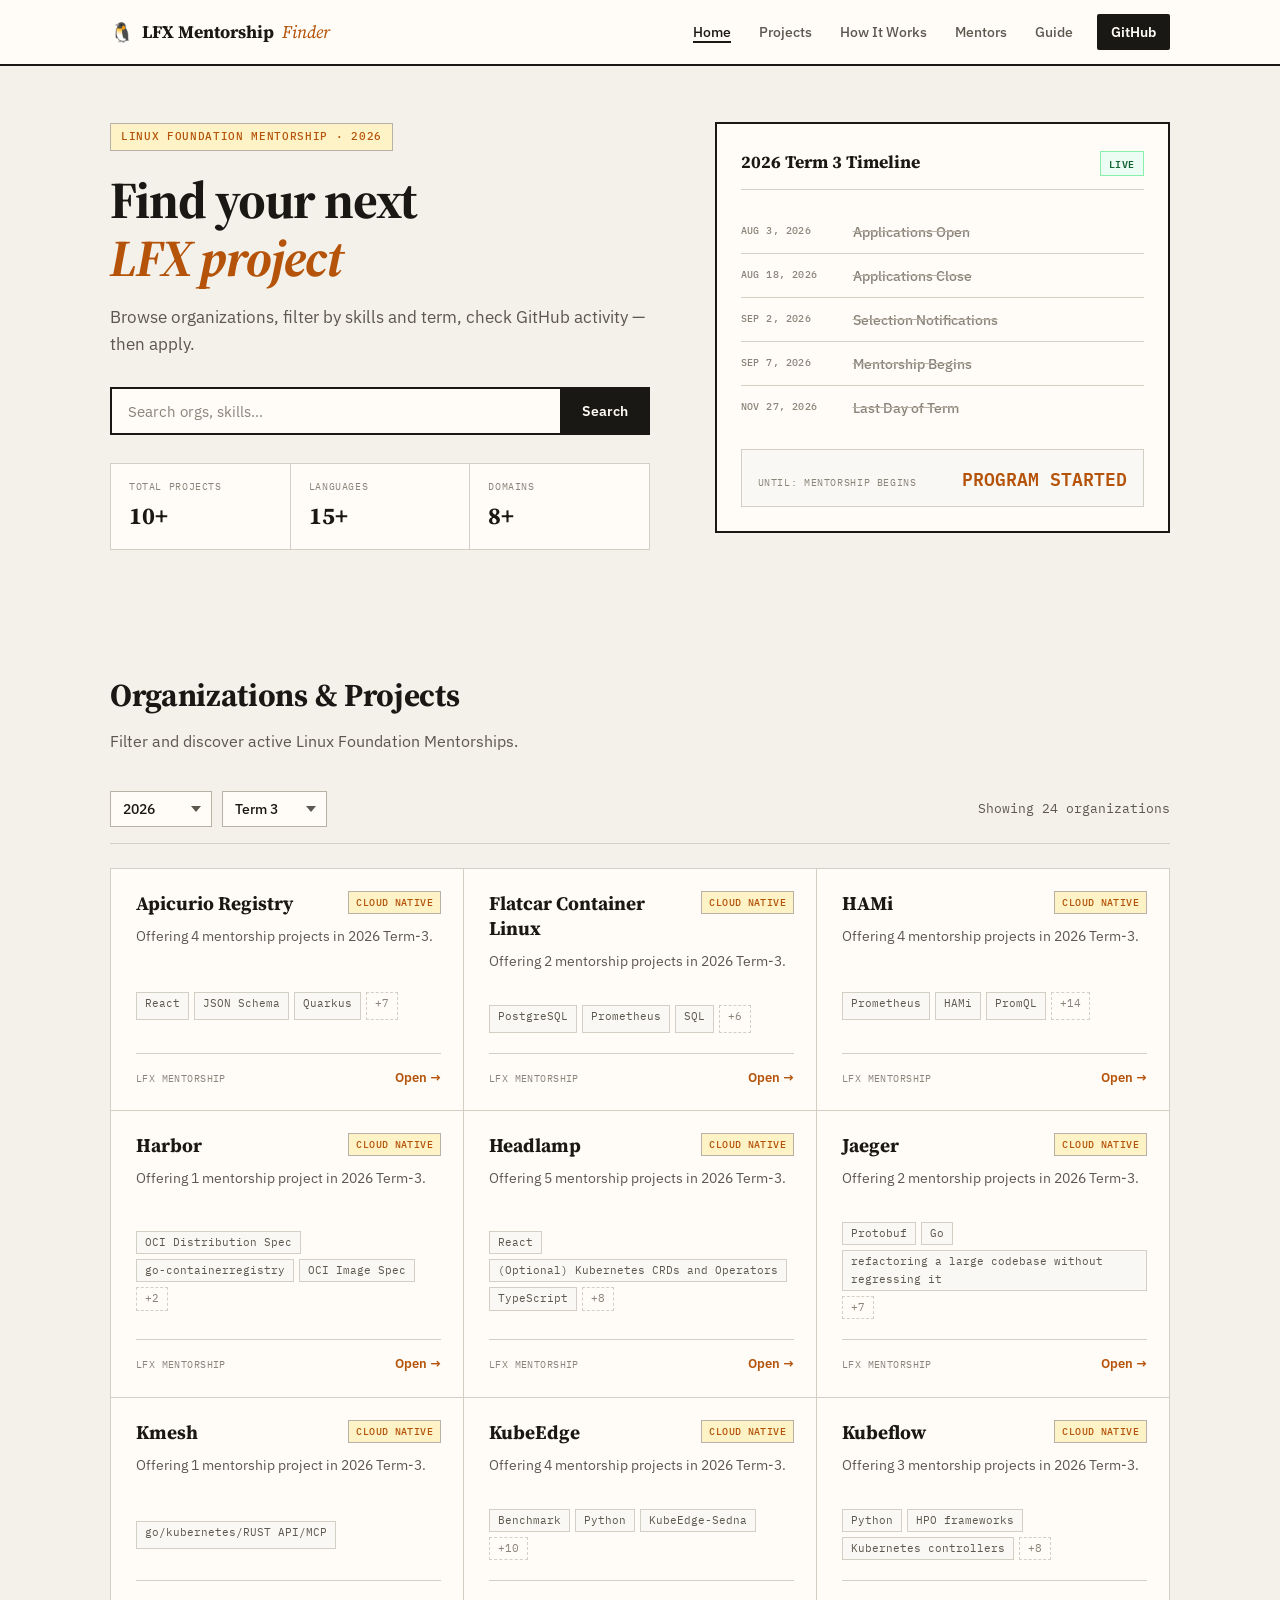
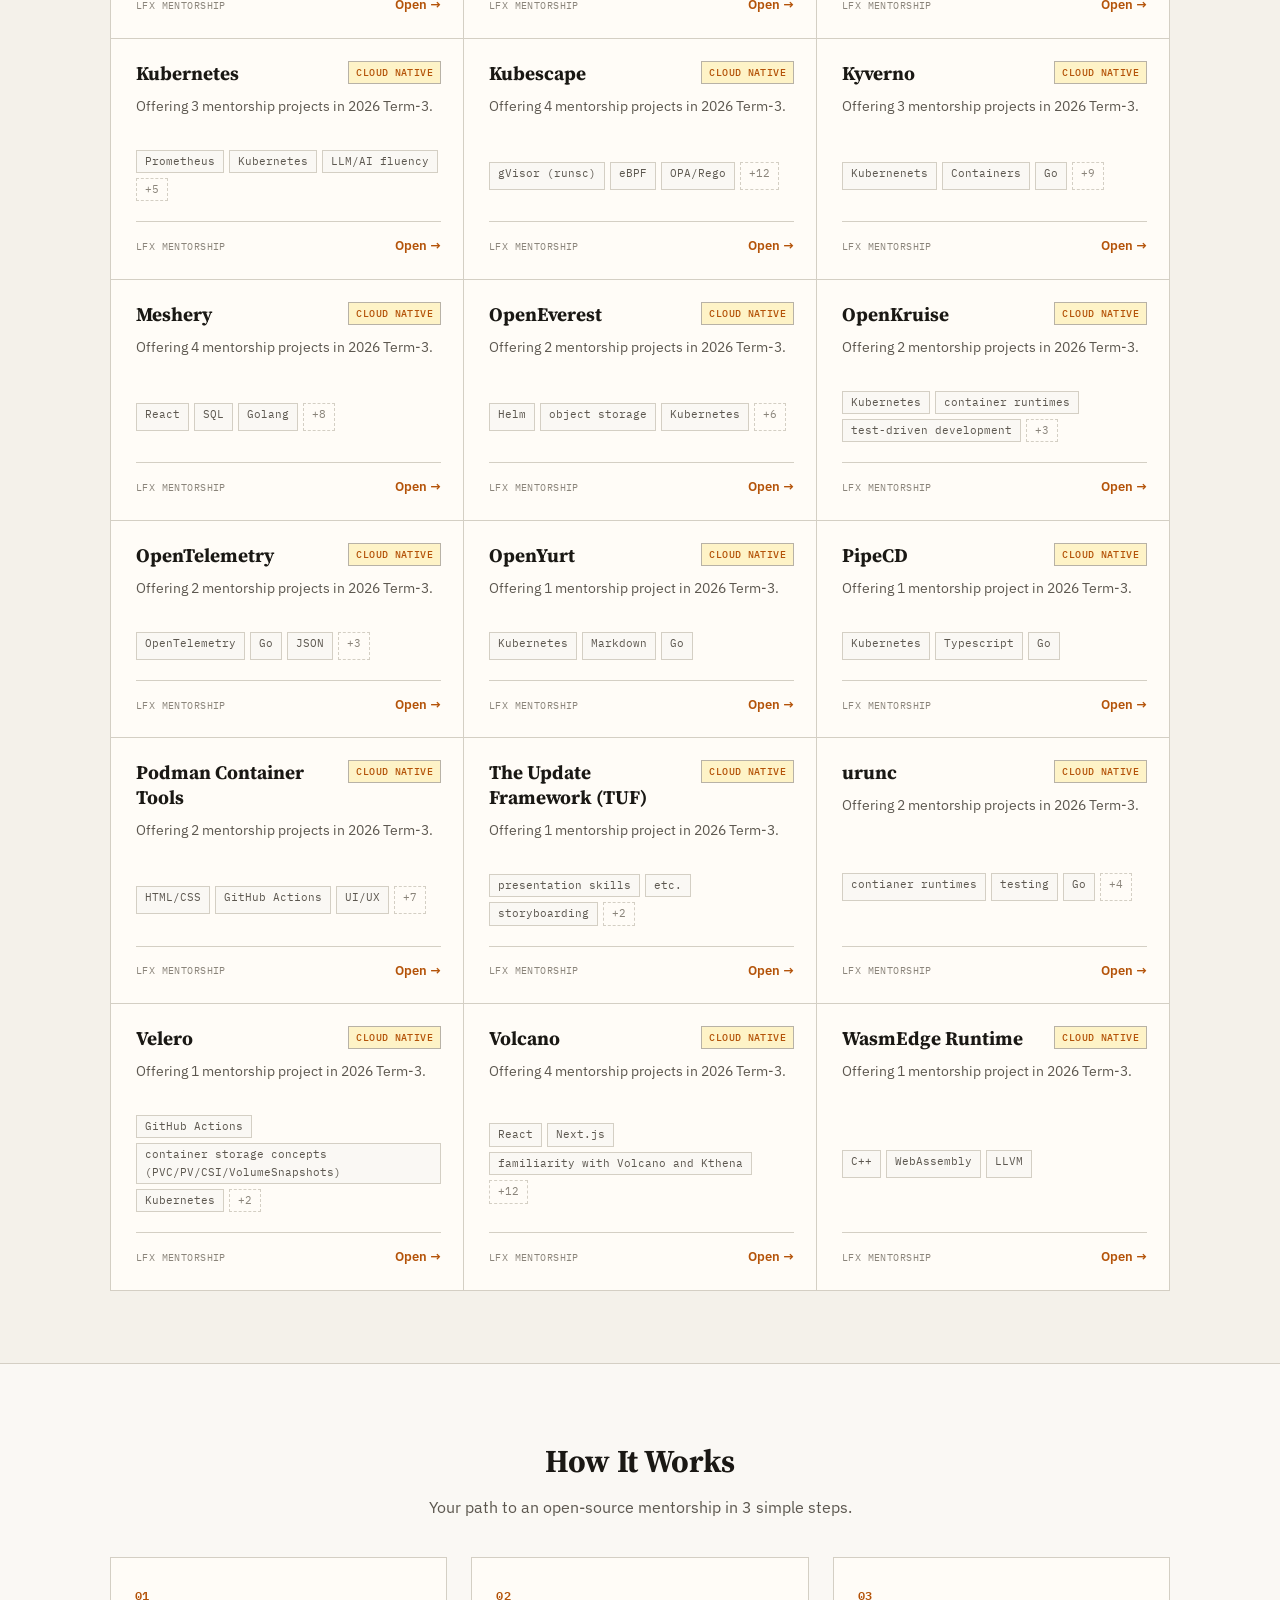
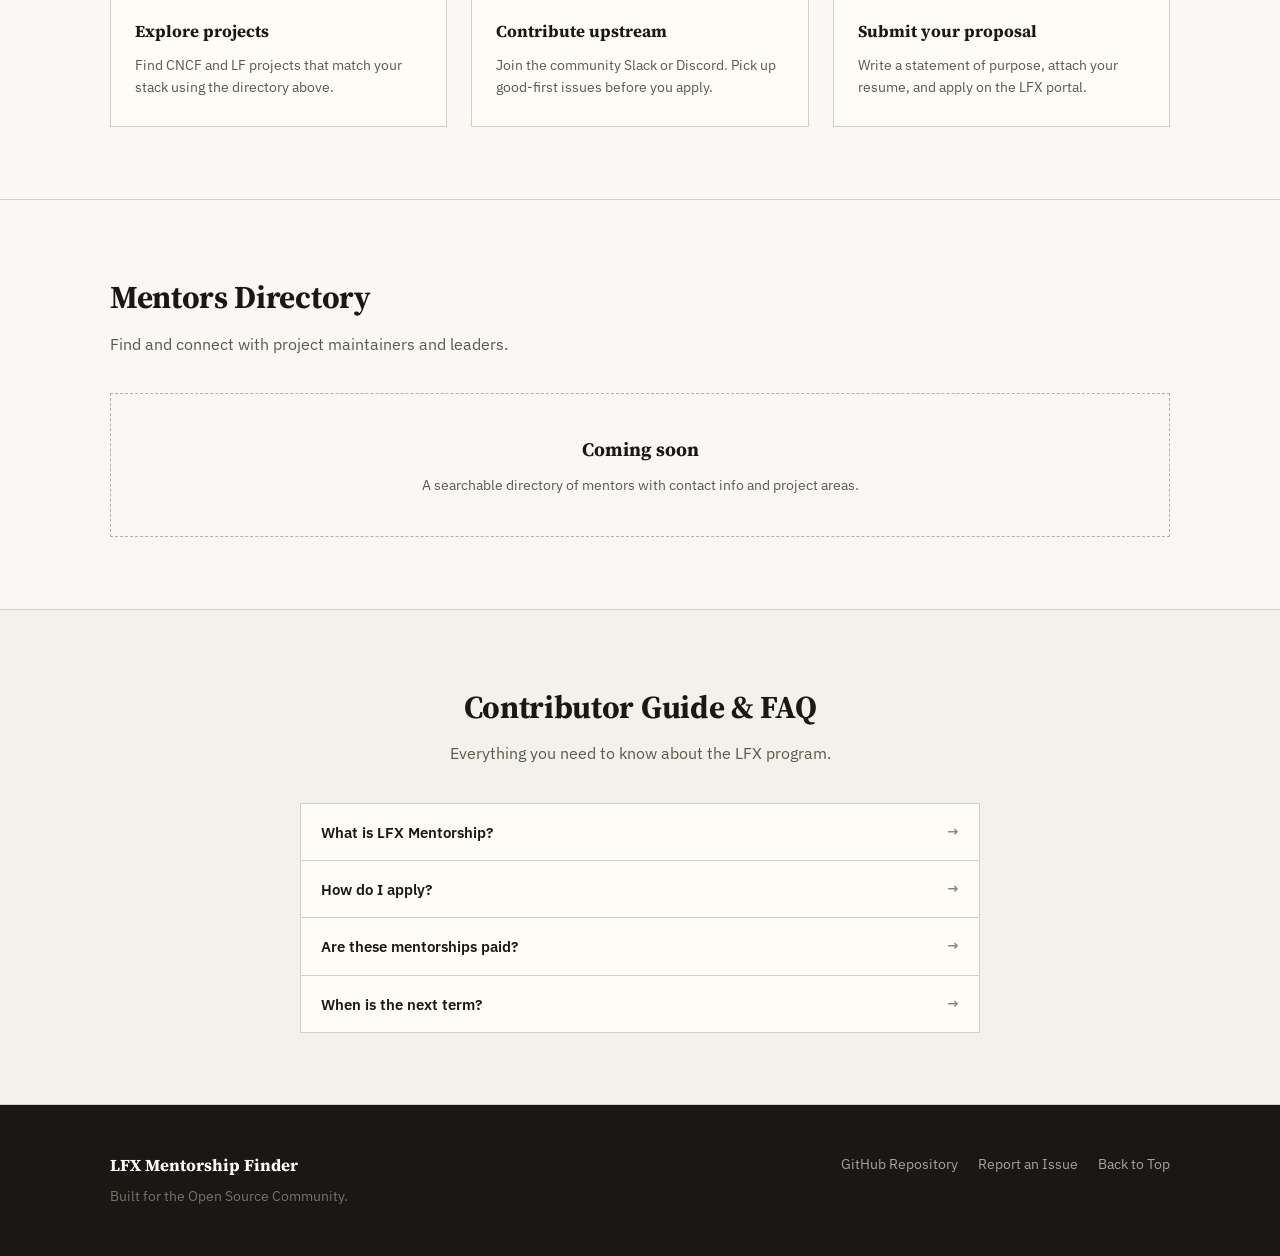
==== commit bd9b622d: "feat: add dynamic vertical timeline progress indicator" ====
--- a/index.html
+++ b/index.html
@@ -60,24 +60,24 @@
                         <h3>2026 Term 3 Timeline</h3>
                         <span class="status-badge">LIVE</span>
                     </div>
-                    <div class="timeline-track">
-                        <div class="timeline-item past">
+                    <div class="timeline-track" id="dynamic-timeline">
+                        <div class="timeline-item" data-date="2026-08-03">
                             <div class="date">AUG 3, 2026</div>
                             <div class="event">Applications Open</div>
                         </div>
-                        <div class="timeline-item past">
+                        <div class="timeline-item" data-date="2026-08-18">
                             <div class="date">AUG 18, 2026</div>
                             <div class="event">Applications Close</div>
                         </div>
-                        <div class="timeline-item active">
+                        <div class="timeline-item" data-date="2026-09-02">
                             <div class="date">SEP 2, 2026</div>
                             <div class="event">Selection Notifications</div>
                         </div>
-                        <div class="timeline-item future">
+                        <div class="timeline-item" data-date="2026-09-07">
                             <div class="date">SEP 7, 2026</div>
                             <div class="event">Mentorship Begins</div>
                         </div>
-                        <div class="timeline-item future">
+                        <div class="timeline-item" data-date="2026-11-27">
                             <div class="date">NOV 27, 2026</div>
                             <div class="event">Last Day of Term</div>
                         </div>
--- a/src/css/style.css
+++ b/src/css/style.css
@@ -1315,3 +1315,93 @@
         gap: 6px;
     }
 }
+
+/* Timeline Progress Bar */
+.timeline-progress-wrapper {
+    margin: 20px 0 25px 0;
+    padding: 0 5px;
+}
+.timeline-progress-bar {
+    height: 6px;
+    background: var(--border);
+    border-radius: 3px;
+    position: relative;
+    width: 100%;
+}
+.timeline-progress-fill {
+    height: 100%;
+    background: var(--accent);
+    border-radius: 3px;
+    width: 0%; 
+    transition: width 0.5s ease;
+}
+.timeline-progress-thumb {
+    position: absolute;
+    top: 50%;
+    left: 0%; 
+    transform: translate(-50%, -50%);
+    width: 14px;
+    height: 14px;
+    background: #fff;
+    border: 3px solid var(--accent);
+    border-radius: 50%;
+    box-shadow: 0 2px 4px rgba(0,0,0,0.1);
+    transition: left 0.5s ease;
+    z-index: 10;
+}
+.timeline-progress-tooltip {
+    position: absolute;
+    bottom: 22px;
+    left: 50%;
+    transform: translateX(-50%);
+    background: var(--accent);
+    color: white;
+    font-size: 0.7rem;
+    font-weight: 700;
+    padding: 3px 8px;
+    border-radius: 4px;
+    white-space: nowrap;
+}
+.timeline-progress-tooltip::after {
+    content: '';
+    position: absolute;
+    top: 100%;
+    left: 50%;
+    transform: translateX(-50%);
+    border-width: 4px;
+    border-style: solid;
+    border-color: var(--accent) transparent transparent transparent;
+}
+
+/* Vertical Gap Progress */
+.timeline-vertical-gap {
+    position: relative;
+    height: 50px;
+    margin: 5px 0 5px 6px; /* align with timeline track */
+    border-left: 2px dashed var(--border-dark);
+}
+.timeline-vertical-thumb {
+    position: absolute;
+    left: -7px;
+    width: 12px;
+    height: 12px;
+    background: #fff;
+    border: 3px solid var(--accent);
+    border-radius: 50%;
+    transform: translateY(-50%);
+    transition: top 0.5s ease;
+    z-index: 10;
+}
+.timeline-vertical-tooltip {
+    position: absolute;
+    left: 20px;
+    top: 50%;
+    transform: translateY(-50%);
+    background: var(--accent);
+    color: white;
+    font-size: 0.75rem;
+    font-weight: 700;
+    padding: 3px 8px;
+    border-radius: 4px;
+    white-space: nowrap;
+}
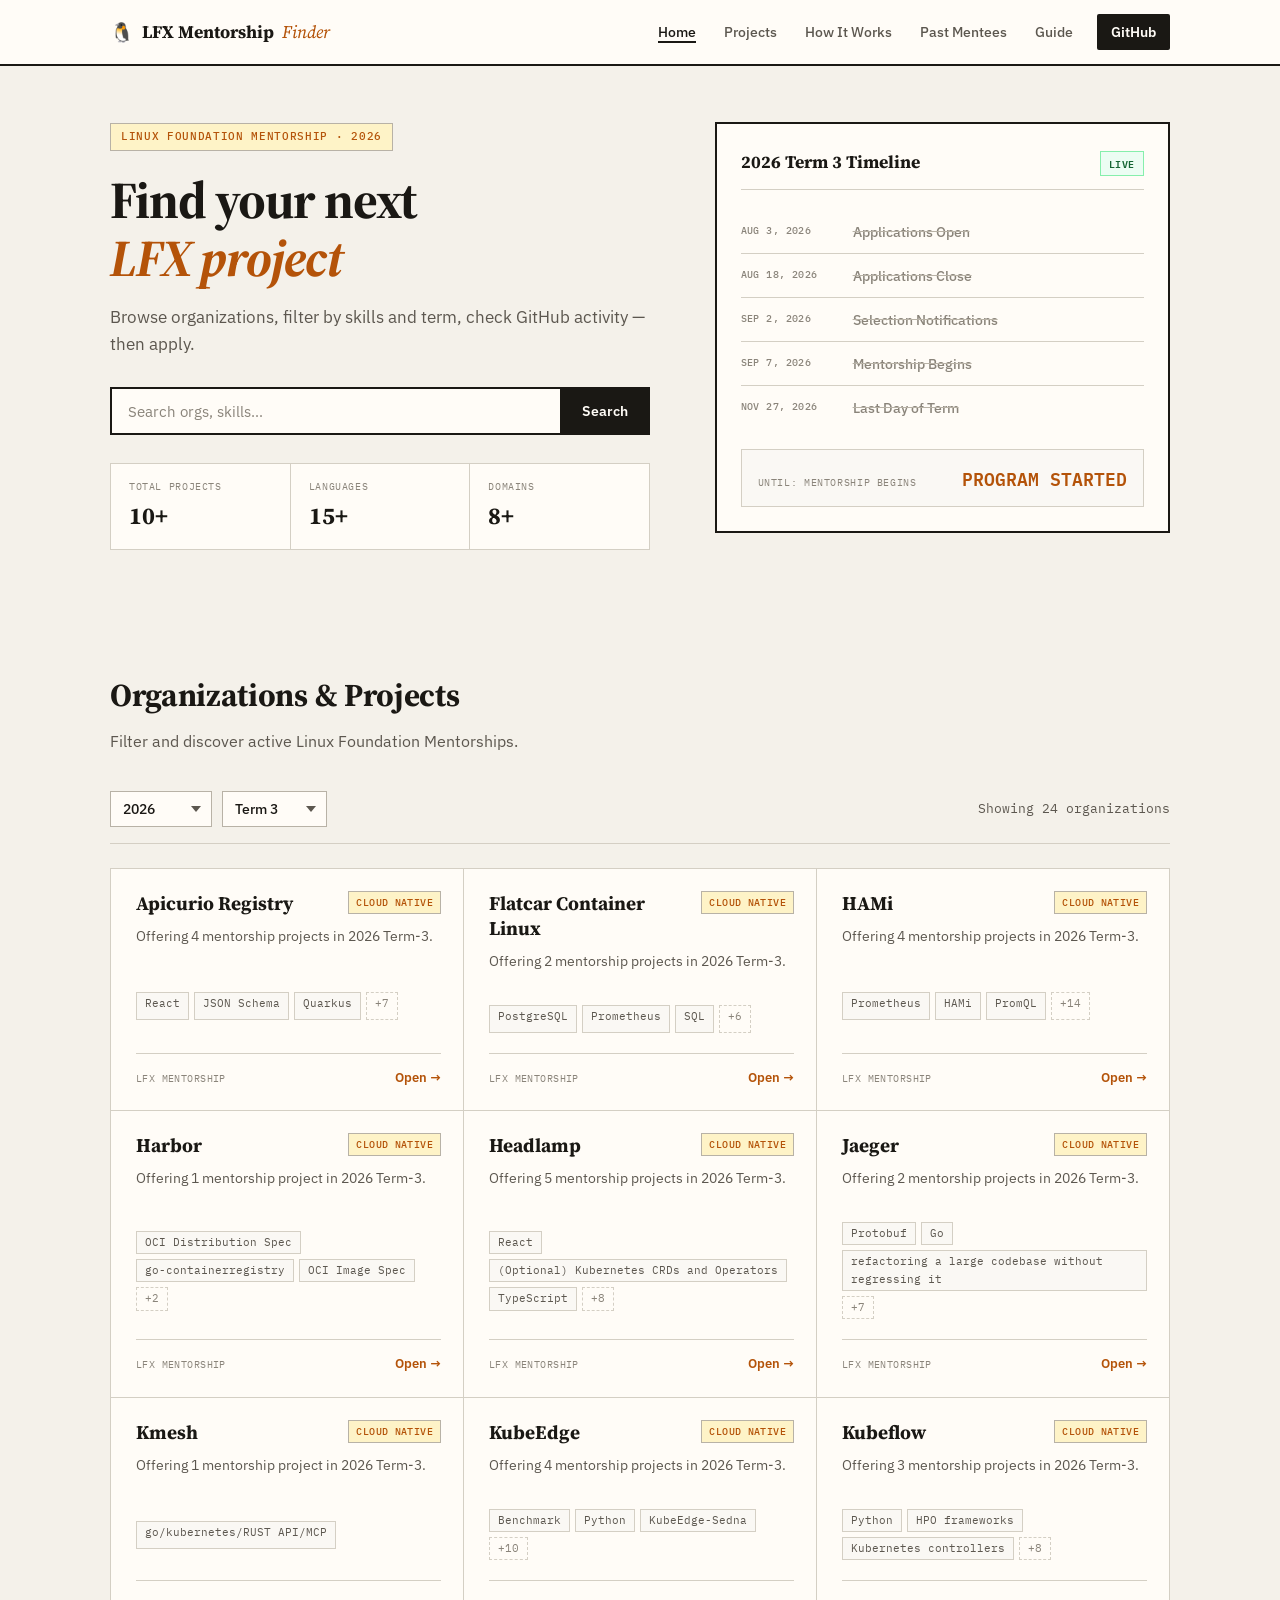
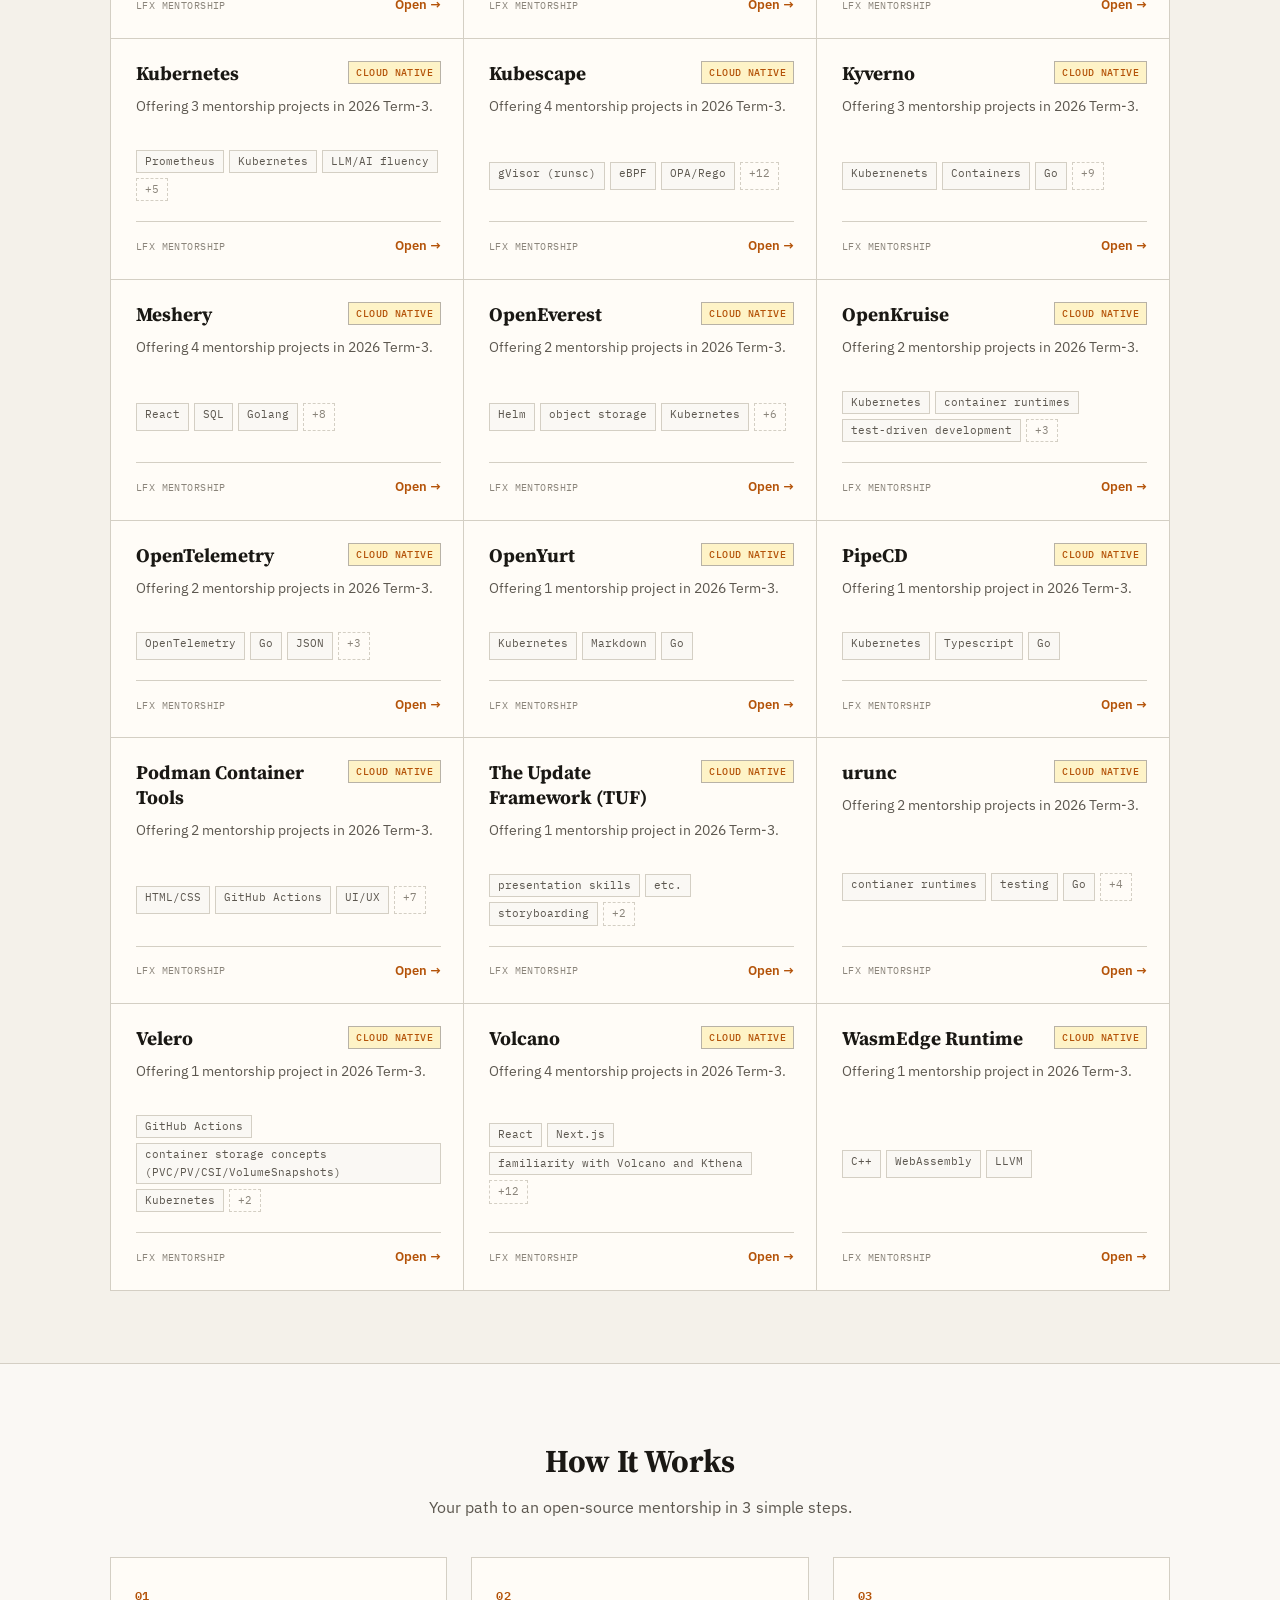
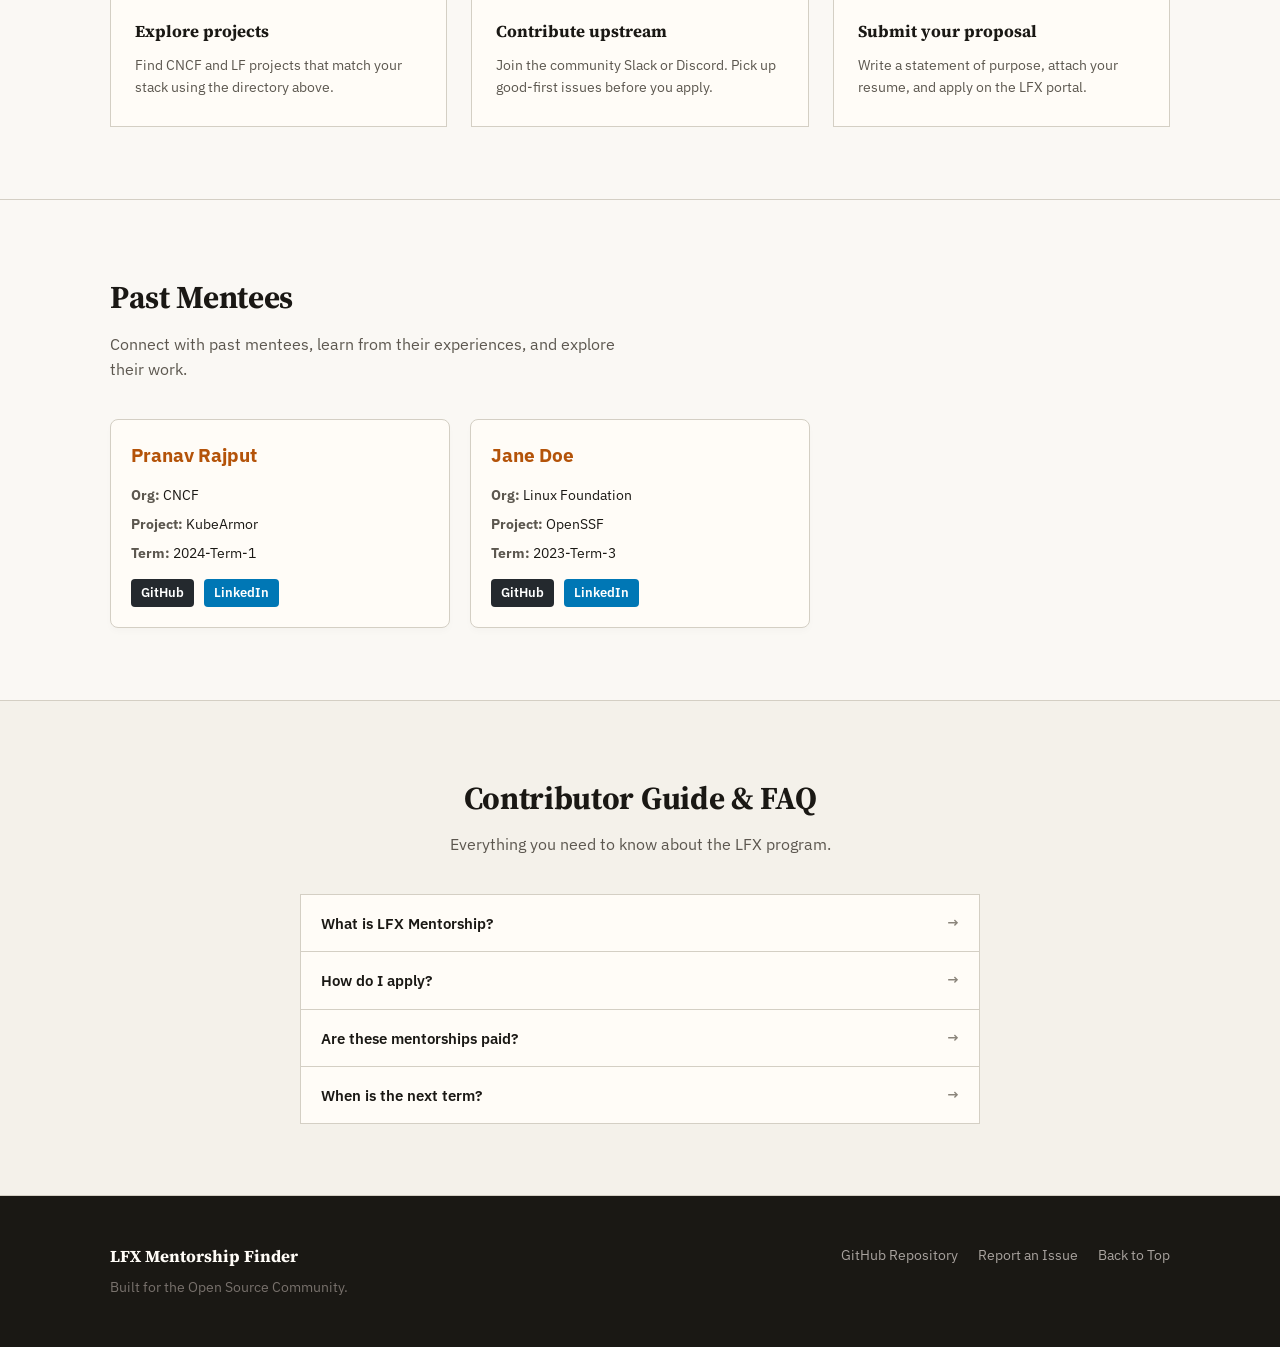
==== commit 5e0f97a7: "feat: replace mentors section with past mentees directory" ====
--- a/index.html
+++ b/index.html
@@ -4,6 +4,7 @@
     <meta charset="UTF-8">
     <meta name="viewport" content="width=device-width, initial-scale=1.0">
     <title>LFX Mentorship Finder</title>
+    <link rel="icon" href="data:image/svg+xml,<svg xmlns=%22http://www.w3.org/2000/svg%22 viewBox=%220 0 100 100%22><text y=%22.9em%22 font-size=%2290%22>🐧</text></svg>">
     <link rel="stylesheet" href="src/css/style.css">
     <link href="https://fonts.googleapis.com/css2?family=IBM+Plex+Mono:wght@400;500;600&family=IBM+Plex+Sans:wght@400;500;600;700&family=Source+Serif+4:ital,opsz,wght@0,8..60,400;0,8..60,700;1,8..60,400&display=swap" rel="stylesheet">
 </head>
@@ -18,7 +19,7 @@
                 <a href="#" class="active">Home</a>
                 <a href="#projects-section">Projects</a>
                 <a href="#how-it-works">How It Works</a>
-                <a href="#mentors">Mentors</a>
+                <a href="#mentees">Past Mentees</a>
                 <a href="#guide">Guide</a>
                 <a href="https://github.com/Pranav-IIITM/LFX-org-finder" target="_blank" class="nav-btn">GitHub</a>
             </div>
@@ -159,16 +160,16 @@
             </div>
         </section>
 
-        <!-- Mentors Directory Section -->
-        <section id="mentors" class="page-section bg-light">
+        <!-- Past Mentees Section -->
+        <section id="mentees" class="page-section bg-light">
             <div class="container">
                 <div class="section-header">
-                    <h2>Mentors Directory</h2>
-                    <p>Find and connect with project maintainers and leaders.</p>
-                </div>
-                <div class="placeholder-box">
-                    <h3>Coming soon</h3>
-                    <p>A searchable directory of mentors with contact info and project areas.</p>
+                    <h2>Past Mentees</h2>
+                    <p>Connect with past mentees, learn from their experiences, and explore their work.</p>
+                </div>
+                <!-- Dynamic Mentees Container -->
+                <div id="mentees-container" class="mentees-grid">
+                    <!-- Cards will be injected by app.js -->
                 </div>
             </div>
         </section>
--- a/src/css/style.css
+++ b/src/css/style.css
@@ -1405,3 +1405,61 @@
     border-radius: 4px;
     white-space: nowrap;
 }
+
+/* Past Mentees Section */
+.mentees-grid {
+    display: grid;
+    grid-template-columns: repeat(auto-fill, minmax(280px, 1fr));
+    gap: 20px;
+    margin-top: 30px;
+}
+.mentee-card {
+    background: var(--white);
+    border: 1px solid var(--border);
+    border-radius: 8px;
+    padding: 20px;
+    box-shadow: 0 4px 6px rgba(0,0,0,0.02);
+    transition: transform 0.2s ease, box-shadow 0.2s ease;
+}
+.mentee-card:hover {
+    transform: translateY(-2px);
+    box-shadow: 0 8px 15px rgba(0,0,0,0.05);
+    border-color: var(--border-dark);
+}
+.mentee-card h4 {
+    margin-bottom: 12px;
+    color: var(--accent);
+    font-size: 1.2rem;
+    font-weight: 700;
+}
+.mentee-card p {
+    font-size: 0.9rem;
+    margin-bottom: 6px;
+    color: var(--ink);
+}
+.mentee-card p strong {
+    color: var(--ink-muted);
+}
+.mentee-socials {
+    margin-top: 15px;
+    display: flex;
+    gap: 10px;
+}
+.social-link {
+    font-size: 0.8rem;
+    padding: 4px 10px;
+    border-radius: 4px;
+    text-decoration: none;
+    font-weight: 600;
+}
+.social-link.github {
+    background: #24292e;
+    color: white;
+}
+.social-link.linkedin {
+    background: #0077b5;
+    color: white;
+}
+.social-link:hover {
+    opacity: 0.9;
+}
